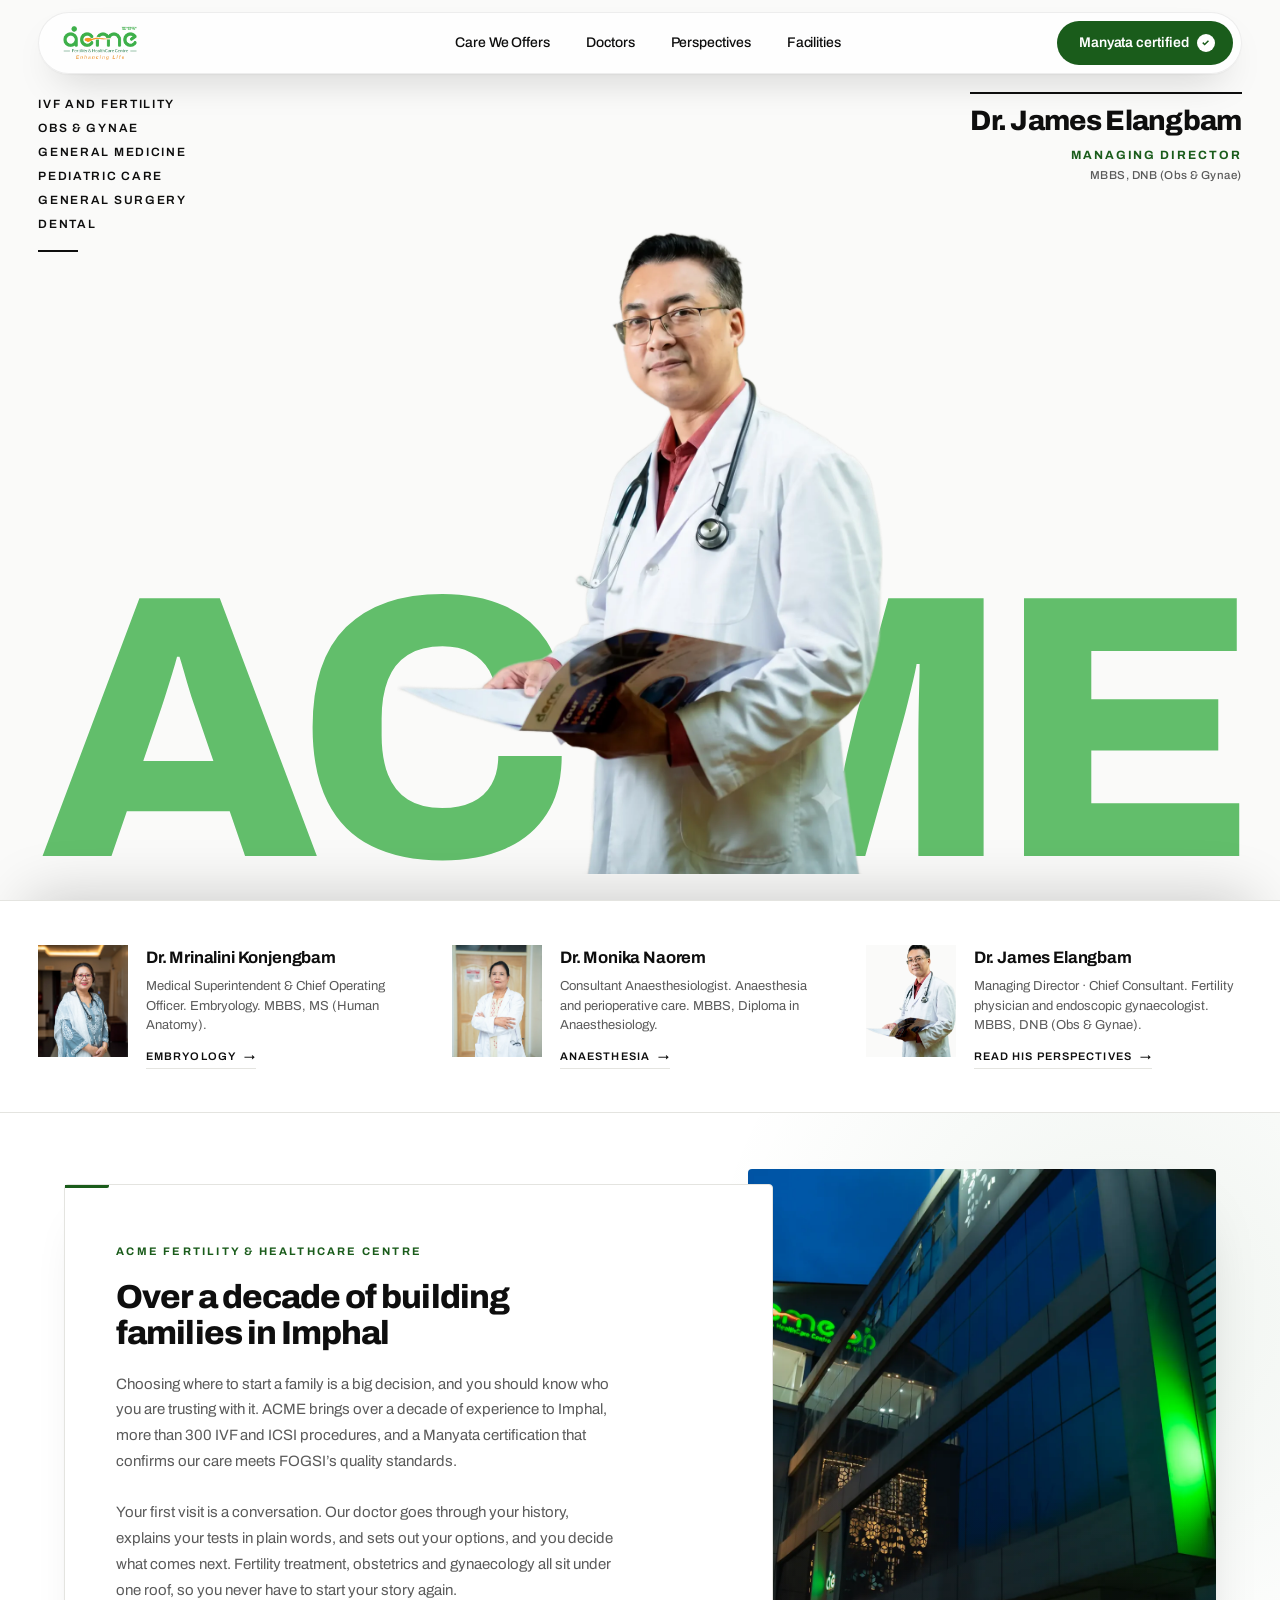
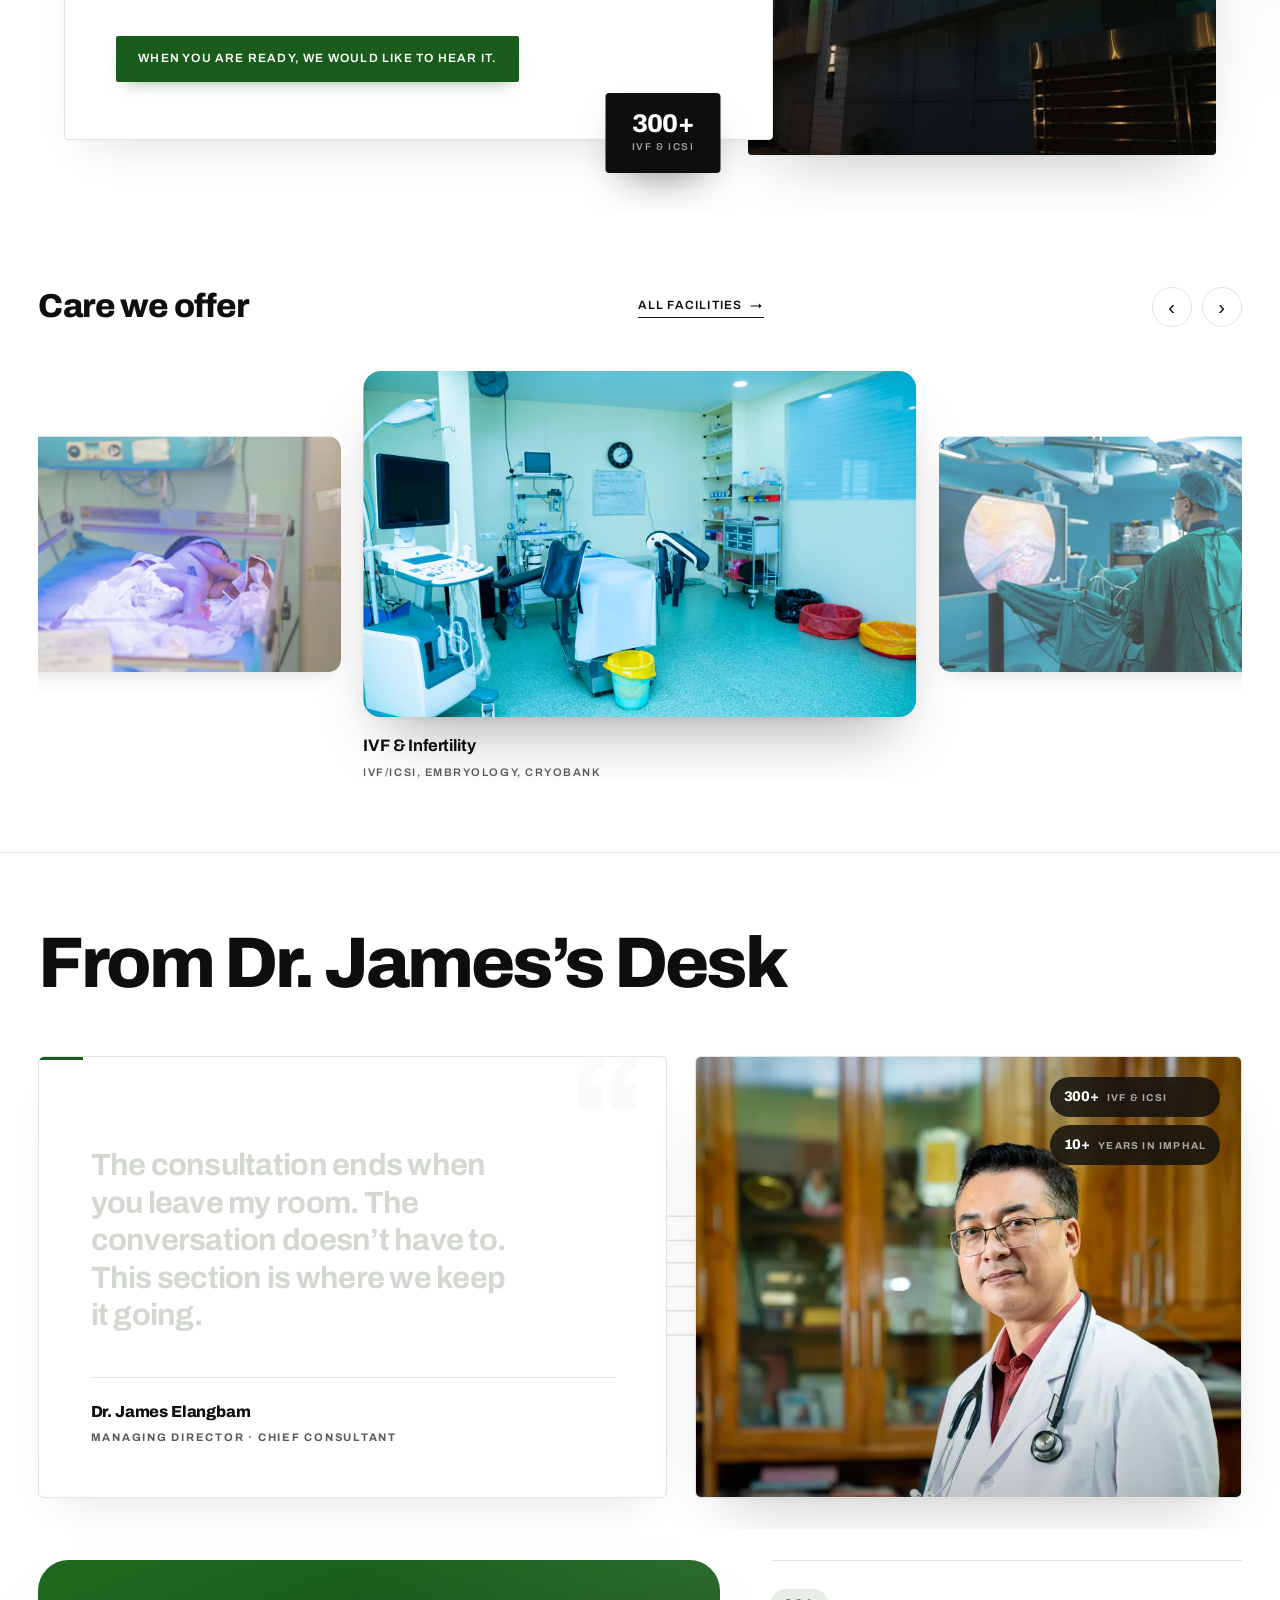
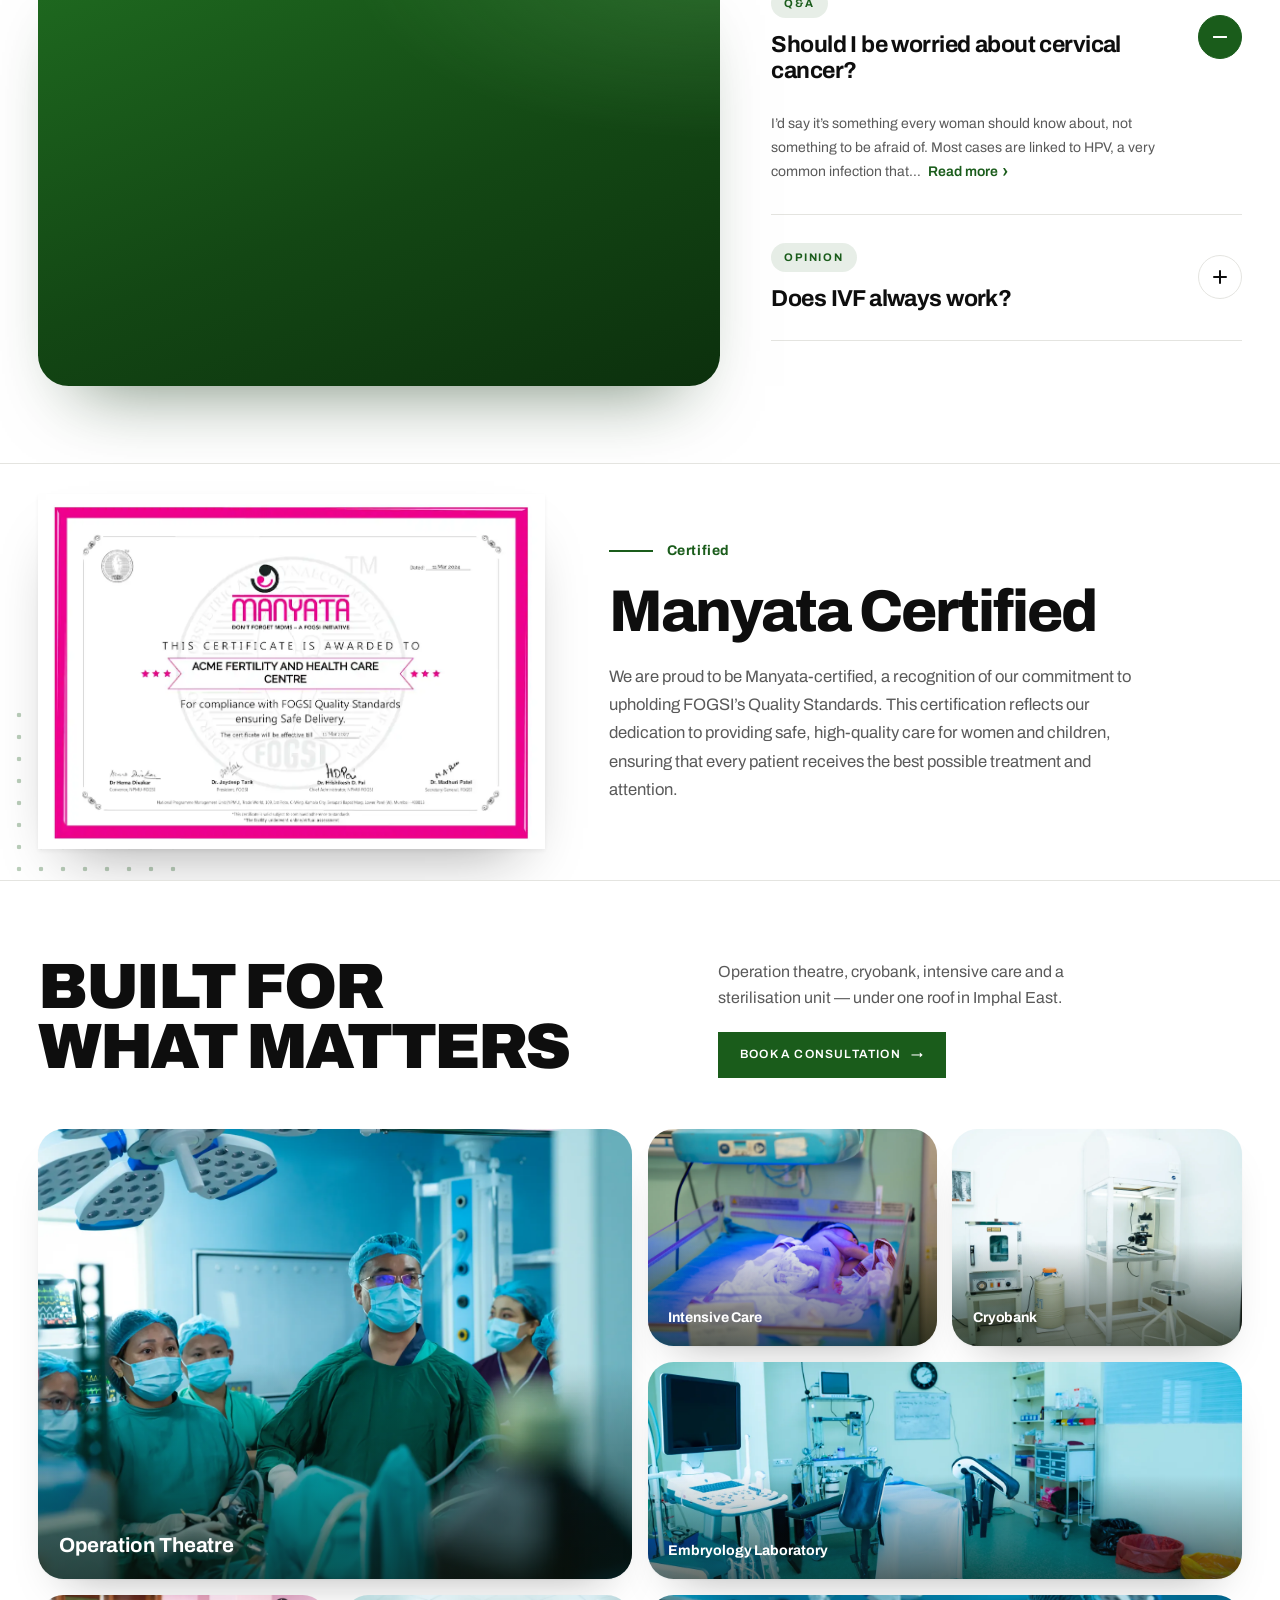
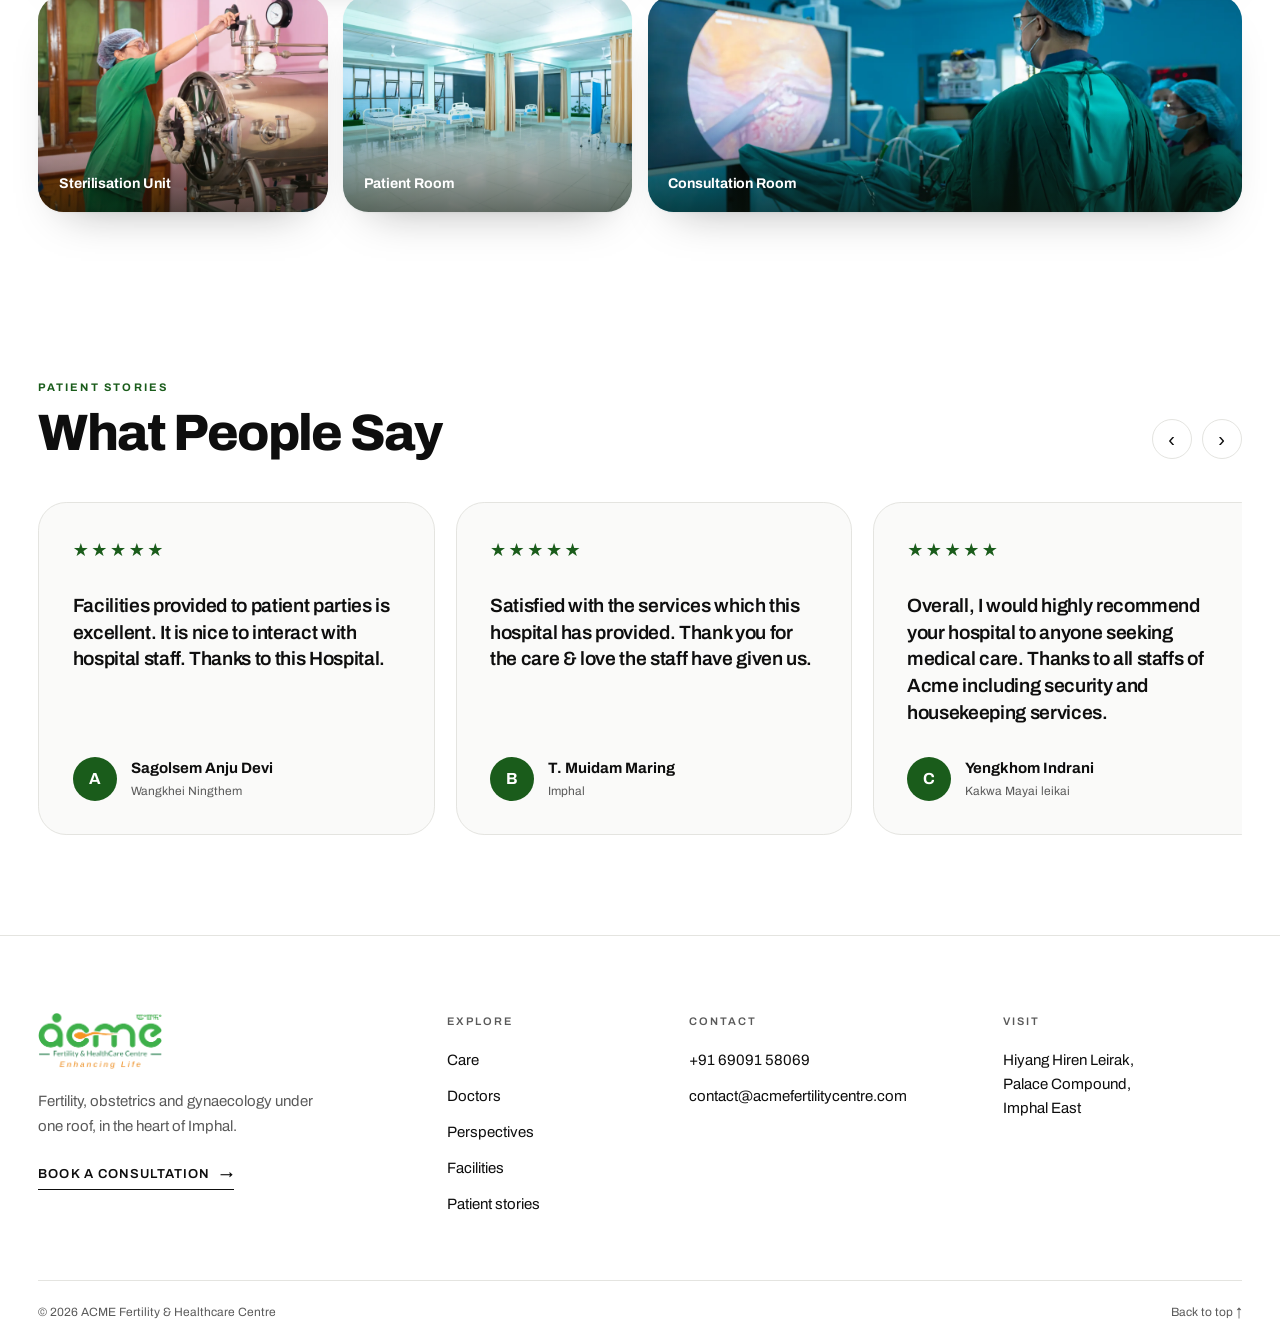
==== index.html @ 04ce8ba7 "Initial commit of ACME portfolio" ====
<!doctype html>
<html lang="en">
  <head>
    <meta charset="utf-8" />
    <meta name="viewport" content="width=device-width, initial-scale=1" />
    <title>ACME — Fertility &amp; Healthcare Centre, Imphal</title>
    <meta
      name="description"
      content="ACME Fertility &amp; Healthcare Centre, Imphal. Led by Dr. James Elangbam. Fertility treatment, endoscopic gynaecological surgery and high-risk pregnancy care."
    />
    <meta name="theme-color" content="#1A5C1B" />

    <link rel="preconnect" href="https://fonts.googleapis.com" />
    <link rel="preconnect" href="https://fonts.gstatic.com" crossorigin />
    <link
      rel="stylesheet"
      href="https://fonts.googleapis.com/css2?family=Archivo:wght@400;500;600;700;800;900&display=swap"
    />
    <link rel="stylesheet" href="css/bold.css" />
  </head>
  <body>
    <a class="skip" href="#hero">Skip to content</a>

    <!-- ───────── NAV ───────── -->
    <header class="nav">
      <div class="nav__in">
        <div class="nav__row">
          <a class="nav__logo" href="index.html">
            <img
              src="assets/Acme-Web-Logo_1.png.webp"
              alt="ACME Fertility &amp; HealthCare Centre"
            />
          </a>

          <nav class="nav__l" aria-label="Primary">
            <a href="#care">Care We Offers</a>
            <a href="#team">Doctors</a>
            <a href="#perspectives">Perspectives</a>
            <a href="#facilities">Facilities</a>
          </nav>

          <div class="nav__r">
            <a class="nav__cta" href="#certified">
              Manyata certified
              <svg
                class="nav__tick"
                width="18"
                height="18"
                viewBox="0 0 24 24"
                fill="none"
                aria-hidden="true"
              >
                <circle cx="12" cy="12" r="12" fill="#fff" />
                <path
                  d="M10.2 15.4 7 12.2l1.4-1.4 1.8 1.8 4.4-4.4 1.4 1.4-5.8 5.8Z"
                  fill="var(--accent)"
                />
              </svg>
            </a>
          </div>
        </div>
      </div>
    </header>

    <main>
      <!-- ───────── HERO: giant wordmark, figure interrupting ───────── -->
      <section class="hero" id="hero">
        <div class="wrap hero__in">
          <p class="hero__eyebrow">
            IVF AND FERTILITY<br />
            OBS & GYNAE<br />
            GENERAL MEDICINE<br />
            PEDIATRIC CARE<br />
            GENERAL SURGERY<br />
            DENTAL<br />
            <span class="hero__rule" aria-hidden="true"></span>
          </p>

          <h1 class="hero__word" aria-label="ACME Hospital">
            <span aria-hidden="true" style="color: #62be6b">AC</span
            ><span class="hero__space" aria-hidden="true">&nbsp;&nbsp;</span
            ><span aria-hidden="true" style="color: #62be6b">ME</span>
          </h1>

          <figure class="hero__fig" data-img="assets/dr-james.webp">
            <span class="ph">[Portrait: Dr. James Elangbam]</span>
          </figure>

          <p class="hero__meta">
            <span class="hero__meta-name">Dr. James Elangbam</span>
            <span class="hero__meta-role">Managing Director</span>
            <span class="hero__meta-qual">MBBS, DNB (Obs &amp; Gynae)</span>
          </p>
        </div>
      </section>

      <!-- ───────── DOCTOR STRIP ───────── -->
      <section class="strip" id="team">
        <div class="wrap strip__in">
          <article class="dr">
            <div class="dr__img" data-img="assets/dr-mrinalini.webp">
              <span class="ph">[Portrait]</span>
            </div>
            <div class="dr__txt">
              <h2>Dr. Mrinalini Konjengbam</h2>
              <p>
                Medical Superintendent &amp; Chief Operating Officer.
                Embryology. MBBS, MS (Human Anatomy).
              </p>
              <span class="lnk lnk--sm"
                >Embryology <i aria-hidden="true">→</i></span
              >
            </div>
          </article>

          <article class="dr">
            <div class="dr__img" data-img="assets/dr-monika.webp">
              <span class="ph">[Portrait]</span>
            </div>
            <div class="dr__txt">
              <h2>Dr. Monika Naorem</h2>
              <p>
                Consultant Anaesthesiologist. Anaesthesia and perioperative
                care. MBBS, Diploma in Anaesthesiology.
              </p>
              <span class="lnk lnk--sm"
                >Anaesthesia <i aria-hidden="true">→</i></span
              >
            </div>
          </article>
          <article class="dr">
            <div class="dr__img" data-img="assets/dr-james.webp">
              <span class="ph">[Portrait]</span>
            </div>
            <div class="dr__txt">
              <h2>Dr. James Elangbam</h2>
              <p>
                Managing Director · Chief Consultant. Fertility physician and
                endoscopic gynaecologist. MBBS, DNB (Obs &amp; Gynae).
              </p>
              <span class="lnk lnk--sm"
                >Read his perspectives <i aria-hidden="true">→</i></span
              >
            </div>
          </article>
        </div>
      </section>

      <!-- ───────── SPLIT STATEMENT ───────── -->
      <section class="split">
        <div class="split__txt">
          <p class="kick">ACME Fertility &amp; Healthcare Centre</p>
          <h2>Over a decade of building families in Imphal</h2>
          <p class="split__p">
            Choosing where to start a family is a big decision, and you should
            know who you are trusting with it. ACME brings over a decade of
            experience to Imphal, more than 300 IVF and ICSI procedures, and a
            Manyata certification that confirms our care meets FOGSI’s quality
            standards.
            <br /><br />
            Your first visit is a conversation. Our doctor goes through your
            history, explains your tests in plain words, and sets out your
            options, and you decide what comes next. Fertility treatment,
            obstetrics and gynaecology all sit under one roof, so you never have
            to start your story again.
          </p>
          <a class="btn btn--dark" href="#care"
            >When you are ready, we would like to hear it.</a
          >
        </div>

        <div class="split__img" data-img="assets/header.webp">
          <span class="ph">[Photograph]</span>
        </div>

        <div class="split__badge" aria-hidden="true">
          <strong>300+</strong>
          <span>IVF &amp; ICSI</span>
        </div>
      </section>

      <!-- ───────── ASSURANCE BAR ───────── -->
      <!-- <section class="assure">
  <div class="wrap assure__in">
    <div><strong>Manyata certified</strong><span>FOGSI quality standards</span></div>
    <div><strong>300+ IVF / ICSI</strong><span>Procedures conducted</span></div>
    <div><strong>1,196 keyhole</strong><span>Of 1,414 gynae surgeries</span></div>
    <div><strong>In-house embryology</strong><span>Laboratory &amp; cryobank</span></div>
  </div>
</section> -->

      <!-- ───────── CARE GRID ───────── -->
      <section class="care" id="care">
        <div class="wrap">
          <div class="care__hd">
            <h2>Care we offer</h2>
            <a class="lnk" href="#facilities"
              >All facilities <i aria-hidden="true">→</i></a
            >
          </div>
          <div class="care__grid">
            <article class="cd">
              <div class="cd__img" data-img="assets/facility-ivf.webp">
                <span class="ph">[Photograph]</span>
              </div>
              <h3>IVF &amp; Infertility</h3>
              <p>IVF/ICSI, embryology, cryobank</p>
            </article>
            <article class="cd">
              <div class="cd__img" data-img="assets/care-surgery.webp">
                <span class="ph">[Photograph]</span>
              </div>
              <h3>Keyhole Gynae Surgery</h3>
              <p>Minimally invasive endoscopy</p>
            </article>
            <article class="cd">
              <div class="cd__img" data-img="assets/care-maternity.webp">
                <span class="ph">[Photograph]</span>
              </div>
              <h3>High-Risk Pregnancy</h3>
              <p>Specialist obstetric monitoring</p>
            </article>
            <article class="cd">
              <div class="cd__img" data-img="assets/facility-icu.webp">
                <span class="ph">[Photograph]</span>
              </div>
              <h3>Intensive Care</h3>
              <p>Round-the-clock monitoring</p>
            </article>
          </div>
        </div>
      </section>

      <!-- ───────── DR. JAMES'S PERSPECTIVE — editorial issue ───────── -->
      <section class="persp" id="perspectives">
        <div class="wrap">
          <h2 class="persp__hd reveal">From Dr.&nbsp;James&rsquo;s Desk</h2>

          <div class="persp__grid">
            <article class="persp__q reveal">
              <blockquote class="persp__quote" data-scrub>
                The consultation ends when you leave my room. The conversation
                doesn&rsquo;t have to. This section is where we keep it going.
              </blockquote>
              <div class="persp__foot">
                <p class="persp__sig">
                  <strong>Dr. James Elangbam</strong>
                  <span>Managing Director &middot; Chief Consultant</span>
                </p>
                <!-- <a class="persp__link" href="#perspectives">Read his perspectives <i aria-hidden="true">&#8594;</i></a> -->
              </div>
            </article>

            <figure class="persp__p reveal">
              <div
                class="persp__cut"
                data-img="assets/dr-james-old.webp"
                role="img"
                aria-label="Dr. James Elangbam in his office"
              ></div>
              <ul class="persp__stats" aria-label="Key figures">
                <li><strong>300+</strong><span>IVF &amp; ICSI</span></li>
                <li><strong>10+</strong><span>Years in Imphal</span></li>
              </ul>
            </figure>
          </div>
        </div>
      </section>

      <!-- ───────── Q&A / OPINION (FAQ style) ───────── -->
      <section class="faq" id="opinions">
        <div class="wrap faq__in">
          <figure class="vid reveal">
            <div class="vid__frame" id="vidFrame">
              <iframe
                src="https://www.youtube.com/embed/VIDEO_ID"
                title="Dr. James answers"
                allowfullscreen
                loading="lazy"
              ></iframe>
            </div>
            <!-- <figcaption class="vid__cap">
    <strong>Dr. James Elangbam</strong>
    <span>Answers your questions in his own words</span>
  </figcaption> -->
          </figure>
          <div class="faq__list reveal">
            <div class="fq is-open">
              <button
                class="fq__q"
                type="button"
                id="fqb1"
                aria-expanded="true"
                aria-controls="fqa1"
              >
                <span class="fq__head">
                  <span class="fq__tag">Q&amp;A</span>
                  <span class="fq__title"
                    >Should I be worried about cervical cancer?</span
                  >
                </span>
                <span class="fq__ico" aria-hidden="true"></span>
              </button>
              <div class="fq__a" id="fqa1" role="region" aria-labelledby="fqb1">
                <div class="fq__a-in">
                  <p>
                    I’d say it’s something every woman should know about, not
                    something to be afraid of. Most cases are linked to HPV, a
                    very common infection that…
                    <a class="fq__more" href="#"
                      >Read more <i aria-hidden="true">›</i></a
                    >
                  </p>
                </div>
              </div>
            </div>

            <div class="fq">
              <button
                class="fq__q"
                type="button"
                id="fqb2"
                aria-expanded="false"
                aria-controls="fqa2"
              >
                <span class="fq__head">
                  <span class="fq__tag">Opinion</span>
                  <span class="fq__title">Does IVF always work?</span>
                </span>
                <span class="fq__ico" aria-hidden="true"></span>
              </button>
              <div class="fq__a" id="fqa2" role="region" aria-labelledby="fqb2">
                <div class="fq__a-in">
                  <p>
                    No, and I’d be doing you a disservice if I said otherwise.
                    IVF helps a great number of couples, but it isn’t a
                    guarantee, and what decides how it goes is…
                    <a class="fq__more" href="#"
                      >Read more <i aria-hidden="true">›</i></a
                    >
                  </p>
                </div>
              </div>
            </div>
          </div>
        </div>
      </section>

      <!-- ───────── MANYATA CERTIFIED ───────── -->
      <section class="cert" id="certified">
        <div class="wrap cert__in">
          <div class="cert__media reveal">
            <div
              class="cert__plate"
              data-img="assets/manyata-certificate.webp"
              role="img"
              aria-label="Manyata certificate awarded to ACME Fertility and Health Care Centre"
            >
              <span class="ph">[Manyata certificate]</span>
            </div>
          </div>
          <div class="cert__txt reveal">
            <p class="kick cert__kick">Certified</p>
            <h2>Manyata Certified</h2>
            <p>
              We are proud to be Manyata-certified, a recognition of our
              commitment to upholding FOGSI’s Quality Standards. This
              certification reflects our dedication to providing safe,
              high-quality care for women and children, ensuring that every
              patient receives the best possible treatment and attention.
            </p>
          </div>
        </div>
      </section>

      <!-- ───────── FACILITIES ───────── -->
      <section class="fac" id="facilities">
        <div class="wrap">
          <div class="fac__hd">
            <h2 class="reveal">BUILT FOR<br />WHAT MATTERS</h2>
            <div class="fac__hd-r reveal">
              <p>
                Operation theatre, cryobank, intensive care and a sterilisation
                unit — under one roof in Imphal East.
              </p>
              <a
                class="btn"
                href="mailto:contact@acmefertilitycentre.com?subject=Appointment%20request"
                >Book a consultation <i aria-hidden="true">→</i></a
              >
            </div>
          </div>

          <div class="fac__grid">
            <figure
              class="fx fx--big reveal"
              data-img="assets/facility-ot.webp"
            >
              <span class="ph">[Operation theatre]</span>
              <figcaption>Operation Theatre</figcaption>
            </figure>
            <figure
              class="fx reveal"
              style="--reveal-delay: 60ms"
              data-img="assets/facility-icu.webp"
            >
              <span class="ph">[Intensive care]</span>
              <figcaption>Intensive Care</figcaption>
            </figure>
            <figure
              class="fx reveal"
              style="--reveal-delay: 120ms"
              data-img="assets/facility-cryobank.webp"
            >
              <span class="ph">[Cryobank]</span>
              <figcaption>Cryobank</figcaption>
            </figure>
            <figure
              class="fx fx--wide reveal"
              style="--reveal-delay: 60ms"
              data-img="assets/facility-ivf.webp"
            >
              <span class="ph">[Embryology laboratory]</span>
              <figcaption>Embryology Laboratory</figcaption>
            </figure>
            <figure class="fx reveal" data-img="assets/sterilisation.webp">
              <span class="ph">[Sterilisation unit]</span>
              <figcaption>Sterilisation Unit</figcaption>
            </figure>
            <figure
              class="fx reveal"
              style="--reveal-delay: 60ms"
              data-img="assets/care-maternity.webp"
            >
              <span class="ph">[Patient room]</span>
              <figcaption>Patient Room</figcaption>
            </figure>
            <figure
              class="fx fx--wide reveal"
              style="--reveal-delay: 120ms"
              data-img="assets/care-surgery.webp"
            >
              <span class="ph">[Consultation room]</span>
              <figcaption>Consultation Room</figcaption>
            </figure>
          </div>
        </div>
      </section>

      <!-- ───────── TESTIMONIALS ───────── -->
      <section class="tst" id="stories">
        <div class="wrap">
          <div class="tst__hd">
            <div>
              <p class="kick">Patient stories</p>
              <h2>What People Say</h2>
            </div>
            <div class="care__nav">
              <button
                type="button"
                class="care__btn tst__btn"
                data-dir="-1"
                aria-label="Previous story"
              >
                &#8249;
              </button>
              <button
                type="button"
                class="care__btn tst__btn"
                data-dir="1"
                aria-label="Next story"
              >
                &#8250;
              </button>
            </div>
          </div>

          <div class="tst__track">
            <!-- PLACEHOLDERS: replace with real, consented patient reviews -->
            <article class="tc">
              <p class="tc__stars" aria-label="5 out of 5">★★★★★</p>
              <blockquote>
                Facilities provided to patient parties is excellent. It is nice
                to interact with hospital staff. Thanks to this Hospital.
              </blockquote>
              <footer>
                <span class="tc__av" aria-hidden="true">A</span>
                <span
                  ><strong>Sagolsem Anju Devi</strong
                  ><em>Wangkhei Ningthem</em></span
                >
              </footer>
            </article>

            <article class="tc">
              <p class="tc__stars" aria-label="5 out of 5">★★★★★</p>
              <blockquote>
                Satisfied with the services which this hospital has provided.
                Thank you for the care & love the staff have given us.
              </blockquote>
              <footer>
                <span class="tc__av" aria-hidden="true">B</span>
                <span><strong>T. Muidam Maring</strong><em>Imphal</em></span>
              </footer>
            </article>

            <article class="tc">
              <p class="tc__stars" aria-label="5 out of 5">★★★★★</p>
              <blockquote>
                Overall, I would highly recommend your hospital to anyone
                seeking medical care. Thanks to all staffs of Acme including
                security and housekeeping services.
              </blockquote>
              <footer>
                <span class="tc__av" aria-hidden="true">C</span>
                <span
                  ><strong>Yengkhom Indrani</strong
                  ><em>Kakwa Mayai leikai</em></span
                >
              </footer>
            </article>

            <article class="tc">
              <p class="tc__stars" aria-label="5 out of 5">★★★★★</p>
              <blockquote>
                "Excellent Services" The Hospital services have made us very
                pleased and satisfied. Our Heartfelt thanks to Dr. James and his
                entire team for their humanity services.
              </blockquote>
              <footer>
                <span class="tc__av" aria-hidden="true">D</span>
                <span
                  ><strong>Kangjam Tilotama</strong><em>Naoremthong</em></span
                >
              </footer>
            </article>
          </div>
        </div>
      </section>
    </main>

    <footer class="ft">
      <div class="wrap">
        <div class="ft__top">
          <div class="ft__brand">
            <img
              class="ft__logo"
              src="assets/Acme-Web-Logo_1.png.webp"
              alt="ACME Fertility &amp; HealthCare Centre — Enhancing Life"
            />
            <p>
              Fertility, obstetrics and gynaecology under one roof, in the heart
              of Imphal.
            </p>
            <a
              class="ft__book"
              href="mailto:contact@acmefertilitycentre.com?subject=Appointment%20request"
            >
              Book a consultation <i aria-hidden="true">→</i>
            </a>
          </div>

          <nav class="ft__col" aria-label="Footer">
            <h3>Explore</h3>
            <a href="#care">Care</a>
            <a href="#team">Doctors</a>
            <a href="#perspectives">Perspectives</a>
            <a href="#facilities">Facilities</a>
            <a href="#stories">Patient stories</a>
          </nav>

          <div class="ft__col">
            <h3>Contact</h3>
            <a href="tel:+916909158069">+91 69091 58069</a>
            <a href="mailto:contact@acmefertilitycentre.com"
              >contact@acmefertilitycentre.com</a
            >
          </div>

          <address class="ft__col">
            <h3>Visit</h3>
            <span
              >Hiyang Hiren Leirak,<br />Palace Compound,<br />Imphal East</span
            >
          </address>
        </div>

        <div class="ft__bar">
          <span
            >© <span id="year">2026</span> ACME Fertility &amp; Healthcare
            Centre</span
          >

          <a class="ft__up" href="#hero"
            >Back to top <i aria-hidden="true">↑</i></a
          >
        </div>
      </div>

      <!-- <div class="ft__mark" aria-hidden="true">ACME</div> -->
    </footer>

    <script src="js/main.js"></script>
    <script src="js/hero-scroll.js"></script>
    <script>
      /* Fit the hero wordmark to the measure, whatever its text.
   CSS cannot measure a string, so one fixed font-size only ever suits one
   word length — a 4-letter word left a gap, a 13-character one overflowed
   the wrap by 736px.

   This converges in a short loop rather than trusting a single pass. A
   one-shot fit kept landing on the fallback font's (narrower) metrics and
   overshooting into the cap: webfont metrics differ, and document.fonts.ready
   can resolve before the face is actually applied. Re-measuring after each
   change makes the result independent of when the font arrives. */
      (function () {
        var word = document.querySelector(".hero__word");
        if (!word || !word.parentElement) return;
        var MIN = 56,
          MAX = 420,
          busy = false;

        function textWidth() {
          var rg = document.createRange();
          rg.selectNodeContents(word);
          var rects = rg.getClientRects();
          if (!rects.length) return 0;
          var l = Infinity,
            r = -Infinity;
          for (var i = 0; i < rects.length; i++) {
            l = Math.min(l, rects[i].left);
            r = Math.max(r, rects[i].right);
          }
          return r - l;
        }

        function fit() {
          if (busy) return; // our own change re-enters via RO
          if (window.innerWidth <= 720) {
            word.style.fontSize = "";
            return;
          }
          busy = true;
          // The word element itself, not its parent: the parent carries the wrap
          // padding, which overstated the measure by 88px and let the text spill.
          // The word is a grid item sized by the grid, so measuring it is stable.
          var avail = word.getBoundingClientRect().width;
          if (avail > 0) {
            var size = parseFloat(getComputedStyle(word).fontSize) || 200;
            for (var pass = 0; pass < 5; pass++) {
              var w = textWidth();
              if (!w) break;
              var next = Math.max(
                MIN,
                Math.min(MAX, Math.floor((size * avail) / w)),
              );
              if (next === size) break;
              size = next;
              word.style.fontSize = size + "px";
            }
          }
          busy = false;
        }

        fit();
        if (window.ResizeObserver)
          new ResizeObserver(fit).observe(word.parentElement);
        else addEventListener("resize", fit);
        if (document.fonts) {
          if (document.fonts.load)
            document.fonts
              .load("800 1em Archivo")
              .then(fit)
              .catch(function () {});
          if (document.fonts.ready) document.fonts.ready.then(fit);
        }
        addEventListener("load", fit);
      })();
    </script>
  </body>
</html>
---- css/bold.css ----
/* ═══════════════════════════════════════════════════════════
   ACME — Portfolio, oversized-wordmark direction (index4.html)

   Modelled on the Storevaldo reference the client shared: a giant
   wordmark running the width of the hero with the subject standing
   in front of it, interrupting the letters.

   Softened from the reference for a medical brand: no black utility bar,
   near-white grounds throughout, the wordmark set as a pale tint rather
   than solid black, and the portraits left in full colour. The reference
   is a fashion label; a clinic needs the same structure with far less
   weight.

   Standalone — does not load styles.css. Re-declares the contracts
   js/main.js depends on: .reveal/.is-in, [data-img]/.has-img.
   ═══════════════════════════════════════════════════════════ */

:root{
  --ink:#0E0E0E;
  --ink-2:#5A5A5A;          /* 7.1:1 on #FAFAF9 */
  --paper:#FFFFFF;
  --stone:#FAFAF9;          /* hero ground — near-white */
  --rule:#E4E4E0;
  --tint:#D9DED7;           /* the giant wordmark — a quiet green-grey, not black */
  --accent:#1A5C1B;         /* brand green — the single accent */
  --accent-600:#134714;

  --f:'Archivo',system-ui,-apple-system,'Helvetica Neue',Arial,sans-serif;
  --wrap:1560px;
  --pad:clamp(16px,3vw,44px);
}

*,*::before,*::after{box-sizing:border-box}
html{scroll-behavior:smooth;-webkit-text-size-adjust:100%}
body{
  margin:0;background:var(--paper);color:var(--ink);
  font:400 16px/1.55 var(--f);
  -webkit-font-smoothing:antialiased;overflow-x:clip;
}
img{display:block;max-width:100%}
h1,h2,h3,p,figure,address{margin:0}
nav a,a{color:inherit;text-decoration:none}
address{font-style:normal}
:focus-visible{outline:2px solid var(--accent);outline-offset:3px}

.skip{position:absolute;left:-9999px;top:0;z-index:99;background:var(--ink);color:#fff;padding:12px 20px}
.skip:focus{left:0}

.wrap{max-width:var(--wrap);margin:0 auto;padding-inline:var(--pad);width:100%}
.ph{font-size:11px;letter-spacing:.1em;text-transform:uppercase;color:var(--ink-2)}
.has-img .ph{display:none}

/* shared micro-label */
.kick,.nav__note,.hero__eyebrow,.assure span,.cd p{
  letter-spacing:.14em;text-transform:uppercase;
}

/* ───────── NAV — floating glass pill ───────── */
/* ───────── NAV — circle that expands into a pill ───────── */
.nav{
  position:fixed;top:12px;left:0;right:0;z-index:50;
  padding-inline:var(--pad);
  pointer-events:none;
  container-type:inline-size;                 /* lets the pill measure its own width (cqw) */
  transform:translateY(calc(-100% - 24px));
  transition:transform .6s cubic-bezier(.22,.61,.36,1);
}
.nav.is-stuck{transform:none}

.nav__in{
  --h:62px;                                   /* circle diameter = pill height */
  --full:min(1240px,100cqw);                  /* pill width when open */
  pointer-events:auto;position:relative;
  display:flex;justify-content:center;align-items:center;
  margin:0 auto;height:var(--h);width:var(--h);
  overflow:hidden;
  background:rgba(255,255,255,.78);
  -webkit-backdrop-filter:saturate(180%) blur(20px);
  backdrop-filter:saturate(180%) blur(20px);
  border:1px solid rgba(14,14,14,.07);
  border-radius:999px;
  box-shadow:0 1px 2px rgba(0,0,0,.04),0 18px 40px -20px rgba(14,14,14,.28);
  transition:width .9s cubic-bezier(.77,0,.18,1);
}
.nav.is-stuck .nav__in{width:var(--full);transition-delay:.45s}

/* green dot shown while it is still a circle */
.nav__in::after{
  content:'';position:absolute;left:50%;top:50%;
  width:10px;height:10px;margin:-5px 0 0 -5px;border-radius:50%;
  background:var(--accent);box-shadow:0 0 0 5px rgba(26,92,27,.16);
  pointer-events:none;
  transition:opacity .3s linear,transform .3s cubic-bezier(.22,.61,.36,1);
}
.nav.is-stuck .nav__in::after{opacity:0;transform:scale(.3);transition-delay:.45s}

/* the real bar: fixed width, centred, revealed as the circle grows */
.nav__row{
  flex:none;width:calc(var(--full) - 2px);height:100%;
  display:grid;grid-template-columns:1fr auto 1fr;align-items:center;gap:16px;
  padding:0 8px 0 24px;
}

/* logo, links and button fade up one after another */
.nav__logo,.nav__l,.nav__r{
  opacity:0;transform:translateY(6px);
  transition:opacity .3s linear,transform .5s cubic-bezier(.22,.61,.36,1);
}
.nav.is-stuck .nav__logo{opacity:1;transform:none;transition-delay:.85s}
.nav.is-stuck .nav__l   {opacity:1;transform:none;transition-delay:.95s}
.nav.is-stuck .nav__r   {opacity:1;transform:none;transition-delay:1.05s}

.nav__logo{justify-self:start;display:flex;align-items:center}
.nav__logo img{height:clamp(30px,2.6vw,40px);width:auto}

.nav__l{display:flex;justify-content:center;gap:4px}
.nav__l a{
  padding:9px 16px;border-radius:999px;
  font-size:14px;font-weight:500;letter-spacing:-.005em;color:var(--ink);
  transition:background-color .18s linear,color .18s linear;
}
.nav__l a:hover{background:rgba(26,92,27,.09);color:var(--accent)}

.nav__r{justify-self:end;display:flex;align-items:center;gap:clamp(12px,1.4vw,20px)}
.nav__cta{
  display:inline-flex;align-items:center;gap:8px;
  min-height:44px;padding:0 18px 0 22px;border-radius:999px;
  background:var(--accent);color:#fff;
  font-size:14px;font-weight:600;letter-spacing:-.005em;white-space:nowrap;
}
.nav__tick{flex:none}

/* phones / tablets: no circle, the pill fades and scales in instead
   (two rows of content can't morph from a circle cleanly) */
@media (max-width:900px){
  .nav__in{
    width:var(--full);height:auto;border-radius:28px;
    opacity:0;transform:scale(.92);
    transition:opacity .5s linear,transform .6s cubic-bezier(.22,.61,.36,1);
  }
  .nav.is-stuck .nav__in{opacity:1;transform:none;transition-delay:.1s}
  .nav__in::after{display:none}
  .nav__row{
    width:100%;height:auto;
    grid-template-columns:1fr auto;
    grid-template-areas:"logo cta" "links links";
    row-gap:6px;padding:8px 8px 8px 18px;
  }
  .nav__logo,.nav.is-stuck .nav__logo{grid-area:logo;opacity:1;transform:none;transition-delay:0s}
  .nav__r,.nav.is-stuck .nav__r{grid-area:cta;opacity:1;transform:none;transition-delay:0s}
  .nav__l,.nav.is-stuck .nav__l{
    grid-area:links;justify-content:space-between;
    opacity:1;transform:none;transition-delay:0s;
    overflow-x:auto;scrollbar-width:none;
    border-top:1px solid rgba(14,14,14,.07);padding-top:6px;margin-right:10px;
  }
  .nav__l::-webkit-scrollbar{display:none}
  .nav__l a{padding:8px 12px;font-size:13px;white-space:nowrap}
}
@media (max-width:420px){
  .nav__cta{padding:0 14px 0 16px;font-size:13px}
}
@media (prefers-reduced-motion:reduce){
  .nav,.nav__in,.nav__in::after,.nav__logo,.nav__l,.nav__r{
    transition-duration:.001ms!important;transition-delay:0s!important;
  }
}
/* ═══════════ HERO ═══════════
   Grid holds the giant word, the figure and the corner labels in one
   stacking context. The figure sits in the centre column and in front
   of the word, so the letters are interrupted rather than overlapped. */
.hero{background:var(--stone);overflow:hidden}
.hero__in{
  position:relative;
  display:grid;
  grid-template-columns:1fr minmax(0,clamp(300px,38vw,640px)) 1fr;
  grid-template-rows:auto 1fr auto;
  /* 100vh minus the sticky nav, so the hero lands on the fold rather than
     just past it — a vh percentage ignores the nav and overshoots. */
  min-height:clamp(600px,100vh,1020px);
  /* Small top padding: the figure is contained and height-limited, so every
     pixel here is a pixel off Dr. James. */
  padding:calc(72px + clamp(12px,1.6vw,24px)) var(--pad) clamp(14px,2vw,30px);
  align-items:end;
}

.hero__eyebrow{
  grid-column:1;grid-row:1;align-self:start;
  font-size:clamp(10px,1vw,12px);font-weight:600;line-height:2;color:var(--ink);
  z-index:3;
}
.hero__rule{display:block;width:40px;height:2px;background:var(--ink);margin-top:14px}

/* The wordmark spans all three columns and sits BEHIND the figure.
   One continuous centred word — the figure covers its middle, so the letters
   read as running behind him. Sized by vw so the whole string spans the
   measure whatever its length: the text costs about 7.8px of width per 1px of
   font size, so ~9.4vw keeps a 12-character string inside the wrap. */
.hero__word{
  grid-column:1/-1;grid-row:2/4;align-self:end;
  display:flex;justify-content:center;align-items:baseline;
  gap:0;
  margin:0;z-index:1;pointer-events:none;
  white-space:nowrap;flex-wrap:nowrap;
  font-size:clamp(64px,19vw,300px);
  font-weight:800;line-height:.76;letter-spacing:-.045em;
  color:var(--tint);
}
.hero__word span{display:inline-block;white-space:nowrap}

/* Figure: centre column, in front of the wordmark.
   dr-james.webp is a background-removed cut-out, cropped tight to his alpha
   bounding box — the supplied file carried 519px of transparent padding above
   his head (20.5% of the canvas), which 'contain' faithfully rendered as empty
   space. Keep any replacement cropped tight or that gap comes back. So:
     - the box stretches the full height of the hero, starting at the top
       of row 1, which puts his head just under the nav;
     - background-size is CONTAIN, not cover — cover cropped him;
     - position is bottom, so he stands on the hero's baseline at any height;
     - no background colour, so the ground shows through the alpha and the
       letters are interrupted by his silhouette rather than by a rectangle. */
.hero__fig{
  grid-column:2;grid-row:1/4;
  z-index:2;align-self:stretch;
  width:100%;
  background:transparent center bottom/contain no-repeat;
  display:grid;place-items:center;
}

/* The subject's name — the second-loudest thing in the hero after the
   wordmark, so it carries the page. Right-aligned against a hairline, with
   the name large, the role in the accent and the credentials quiet beneath. */
.hero__meta{
  grid-column:3;grid-row:1;align-self:start;justify-self:end;
  text-align:right;z-index:3;
  display:flex;flex-direction:column;align-items:flex-end;gap:2px;
  padding-top:clamp(6px,1vw,14px);
  border-top:2px solid var(--ink);
}
.hero__meta-name{
  font-size:clamp(20px,2.2vw,38px);
  font-weight:800;line-height:1.02;letter-spacing:-.025em;
  text-transform:none;
}
.hero__meta-role{
  margin-top:8px;
  font-size:clamp(10px,0.95vw,12px);font-weight:700;
  letter-spacing:.16em;text-transform:uppercase;
  color:var(--accent);
}
.hero__meta-qual{
  font-size:clamp(10px,0.9vw,12px);font-weight:500;
  letter-spacing:.04em;color:var(--ink-2);
}


/* ───────── BUTTONS / LINKS ───────── */
.btn{
  display:inline-flex;align-items:center;gap:10px;
  min-height:46px;padding:0 22px;
  background:var(--accent);color:#fff;
  font-size:12px;font-weight:600;letter-spacing:.1em;text-transform:uppercase;
  transition:background-color 140ms linear;
}
.btn:hover{background:var(--accent-600)}
.btn--dark,.btn--light{background:var(--accent);color:#fff}
.btn--dark:hover,.btn--light:hover{background:var(--accent-600);color:#fff}
.lnk{
  display:inline-flex;align-items:center;gap:8px;
  font-size:12px;font-weight:600;letter-spacing:.1em;text-transform:uppercase;
  border-bottom:1px solid var(--ink);padding-bottom:3px;
}
.lnk:hover{color:var(--accent);border-bottom-color:var(--accent)}
.lnk--sm{font-size:11px;border-bottom-color:var(--rule)}

/* ───────── DOCTOR STRIP ───────── */
.strip{background:var(--paper);border-block:1px solid var(--rule)}
.strip__in{
  display:grid;gap:clamp(20px,3vw,48px);
  grid-template-columns:repeat(auto-fit,minmax(260px,1fr));
  padding-block:clamp(26px,3.4vw,44px);
}
.dr{display:flex;gap:18px;align-items:flex-start}
.dr__img{
  flex:none;width:clamp(76px,7vw,104px);aspect-ratio:4/5;
  background:var(--stone) center 15%/cover no-repeat;
  display:grid;place-items:center;
}

.dr__txt h2{font-size:clamp(15px,1.3vw,18px);font-weight:700;letter-spacing:-.01em}
.dr__txt p{margin-top:7px;font-size:13px;line-height:1.5;color:var(--ink-2)}
.dr__txt .lnk{margin-top:12px;border-bottom-color:var(--rule)}
.dr__txt .lnk:hover{color:var(--accent);border-bottom-color:var(--accent)}

/* ───────── SPLIT STATEMENT — modern editorial card ───────── */
.split {
  position: relative;
  display: grid;
  grid-template-columns: 1.35fr 1fr;
  align-items: center;
  gap: clamp(24px, 4vw, 72px);
  padding: clamp(56px, 8vw, 12px) clamp(20px, 5vw, 80px);
  background: var(--paper);
  overflow: hidden;
}

/* Soft ambient shape behind the composition */
.split::before {
  content: '';
  position: absolute;
  top: -20%;
  right: -10%;
  width: 55%;
  height: 120%;
  background: radial-gradient(
    circle at 60% 40%,
    rgba(26, 92, 27, 0.07),
    transparent 65%
  );
  pointer-events: none;
  z-index: 0;
}

/* ── Text card ── */
.split__txt {
  position: relative;
  z-index: 2;
  background: var(--paper);
  border: 1px solid var(--rule);
  border-radius: 4px;
  padding: clamp(36px, 4.5vw, 72px) clamp(28px, 4vw, 68px);
  display: flex;
  flex-direction: column;
  gap: 20px;
  box-shadow:
    0 1px 2px rgba(0, 0, 0, 0.02),
    0 24px 48px -24px rgba(14, 14, 14, 0.14);
  /* Pull the card up so it overlaps the image on large screens */
  margin-right: clamp(-90px, -6vw, -40px);
}

/* Accent corner tick on the card */
.split__txt::before {
  content: '';
  position: absolute;
  top: 0;
  left: 0;
  width: 44px;
  height: 3px;
  background: var(--accent);
  border-radius: 0 0 2px 0;
}

.kick {
  font-size: 11px;
  font-weight: 700;
  letter-spacing: .2em;
  text-transform: uppercase;
  color: var(--accent);
}

.split__txt h2 {
  font-size: clamp(24px, 2.6vw, 38px);
  font-weight: 800;
  line-height: 1.08;
  letter-spacing: -.028em;
  color: var(--ink);
  max-width: 20ch;
}

.split__p {
  font-size: clamp(15px, 1.05vw, 16.5px);
  line-height: 1.72;
  color: var(--ink-2);
  max-width: 56ch;
  margin: 0;
}

.split__txt .btn {
  margin-top: 12px;
  align-self: flex-start;
  border-radius: 2px;
  box-shadow: 0 8px 18px -10px rgba(26, 92, 27, 0.55);
}

/* ── Image ── */
.split__img {
  position: relative;
  z-index: 1;
  aspect-ratio: 4 / 5;
  min-height: 0;
  border-radius: 4px;
  background: var(--rule) center/cover no-repeat;
  display: grid;
  place-items: center;
  overflow: hidden;
  box-shadow:
    0 1px 2px rgba(0, 0, 0, 0.03),
    0 30px 60px -30px rgba(14, 14, 14, 0.28);
}

/* Subtle gradient wash at the bottom of the image for depth */
.split__img::after {
  content: '';
  position: absolute;
  inset: 0;
  background: linear-gradient(
    to top,
    rgba(14, 14, 14, 0.28) 0%,
    transparent 45%
  );
  pointer-events: none;
}

.split__img .ph {
  position: relative;
  z-index: 1;
  color: rgba(255, 255, 255, 0.75);
  font-size: 11px;
  letter-spacing: .14em;
  text-transform: uppercase;
}

/* ── Floating stat badge overlapping image + card ── */
.split__badge {
  position: absolute;
  z-index: 3;
  bottom: clamp(24px, 3vw, 48px);
  left: 50%;
  transform: translateX(-30%);
  background: var(--ink);
  color: #fff;
  padding: 18px 26px;
  border-radius: 4px;
  display: flex;
  flex-direction: column;
  gap: 2px;
  box-shadow: 0 20px 40px -18px rgba(14, 14, 14, 0.5);
}

.split__badge strong {
  font-size: clamp(20px, 2vw, 28px);
  font-weight: 800;
  letter-spacing: -.02em;
  line-height: 1;
  color: #fff;
}

.split__badge span {
  font-size: 10px;
  font-weight: 600;
  letter-spacing: .16em;
  text-transform: uppercase;
  color: rgba(255, 255, 255, 0.6);
}

/* ── Responsive ── */
@media (max-width: 1024px) {
  .split__txt {
    margin-right: -40px;
  }
}

@media (max-width: 900px) {
  .split {
    grid-template-columns: 1fr;
    gap: 0;
    padding: clamp(40px, 7vw, 72px) clamp(20px, 5vw, 40px);
  }

  .split__img {
    order: -1;
    aspect-ratio: 16 / 10;
    border-radius: 4px 4px 0 0;
  }

  .split__txt {
    margin: 0;
    border-radius: 0 0 4px 4px;
    border-top: none;
    box-shadow: 0 24px 48px -28px rgba(14, 14, 14, 0.18);
  }

  .split__txt h2 {
    max-width: none;
  }

  .split__badge {
    left: auto;
    right: 24px;
    bottom: auto;
    top: -28px;
    transform: none;
  }
}

@media (max-width: 480px) {
  .split__badge {
    right: 16px;
    padding: 14px 20px;
  }
}

/* ───────── ASSURANCE BAR ───────── */
.assure{border-block:1px solid var(--rule);background:var(--paper)}
.assure__in{
  display:grid;gap:clamp(16px,2.4vw,40px);
  grid-template-columns:repeat(auto-fit,minmax(190px,1fr));
  padding-block:clamp(20px,2.6vw,34px);
}
.assure div{display:flex;flex-direction:column;gap:5px}
.assure strong{font-size:clamp(14px,1.3vw,17px);font-weight:700;letter-spacing:-.01em}
.assure span{font-size:10px;font-weight:600;color:var(--ink-2)}

/* ───────── CARE GRID ───────── */
.care{padding-block:clamp(44px,5.5vw,88px)}
.care__hd{display:flex;align-items:center;justify-content:space-between;gap:20px;flex-wrap:wrap}
.care__hd h2{font-size:clamp(22px,2.6vw,34px);font-weight:800;letter-spacing:-.025em}
/* Horizontal snap-scroller — the Apple Store card row. The arrow buttons
   (.care__nav) are injected by js/hero-scroll.js, so the HTML is unchanged.
   Four cards span the wrap on desktop; smaller screens page sideways. */
/* ───────── CARE CAROUSEL (3-up, centre card larger) ───────── */
.care__grid{
  --side-x:88%;            /* how far side cards sit from centre (of card width) */
  --side-s:.68;            /* side card scale */
  position:relative;
  display:block;
  margin-top:clamp(22px,3vw,40px);
  overflow:hidden;
  padding:0;
  touch-action:pan-y;
}
.cd{
  position:absolute;top:0;left:50%;
  width:clamp(260px,46%,680px);
  transform:translateX(-50%) scale(.5);
  opacity:0;pointer-events:none;
  transition:transform .75s cubic-bezier(.22,.61,.36,1),opacity .6s linear;
  will-change:transform;
}
.cd[data-pos="0"]{transform:translateX(-50%) scale(1);opacity:1;pointer-events:auto;z-index:3}
.cd[data-pos="-1"]{
  transform:translateX(calc(-50% - var(--side-x))) scale(var(--side-s));
  opacity:.75;pointer-events:auto;cursor:pointer;z-index:2;
}
.cd[data-pos="1"]{
  transform:translateX(calc(-50% + var(--side-x))) scale(var(--side-s));
  opacity:.75;pointer-events:auto;cursor:pointer;z-index:2;
}
.cd[data-pos="-1"] .cd__img,
.cd[data-pos="1"] .cd__img{filter:saturate(.85)}

.cd__img{
  aspect-ratio:16/10;background:var(--stone) center/cover no-repeat;
  display:grid;place-items:center;border-radius:18px;
  box-shadow:0 1px 2px rgba(0,0,0,.04),0 18px 36px -20px rgba(14,14,14,.25);
}
.cd[data-pos="0"] .cd__img{box-shadow:0 2px 4px rgba(0,0,0,.05),0 34px 60px -26px rgba(14,14,14,.38)}
.cd h3{margin-top:16px;font-size:clamp(16px,1.3vw,20px);font-weight:700;letter-spacing:-.01em}
.cd p{margin-top:5px;font-size:11px;font-weight:600;color:var(--ink-2)}
/* text only on the centre card, like Apple */
.cd:not([data-pos="0"]) h3,.cd:not([data-pos="0"]) p{opacity:0}
.cd h3,.cd p{transition:opacity .4s linear}

.care__nav{display:flex;gap:10px}
.care__btn{
  width:40px;height:40px;border-radius:50%;cursor:pointer;
  border:1px solid var(--rule);background:var(--paper);color:var(--ink);
  font-size:20px;line-height:1;display:grid;place-items:center;padding:0;
  transition:background-color .18s linear,color .18s linear,border-color .18s linear;
}
.care__btn:hover{background:var(--accent);border-color:var(--accent);color:#fff}

@media (max-width:720px){
  .cd{width:68%}
  .care__grid{--side-x:92%;--side-s:.8}
}
@media (prefers-reduced-motion:reduce){
  .cd{transition-duration:.001ms!important}
}

/* ───────── FACILITIES ───────── */
main > section.fac{background:var(--stone);border-top:1px solid var(--rule)}
.fac{padding-block:clamp(48px,6vw,96px)}
.fac__hd{
  display:grid;grid-template-columns:1.2fr 1fr;gap:clamp(20px,4vw,72px);
  align-items:end;
}
.fac__hd h2{font-size:clamp(32px,5vw,74px);font-weight:900;line-height:.94;letter-spacing:-.04em}
.fac__hd-r{display:flex;flex-direction:column;align-items:flex-start;gap:20px}
.fac__hd-r p{max-width:42ch;color:var(--ink-2);line-height:1.65}

.fac__grid{
  margin-top:clamp(28px,4vw,56px);
  display:grid;grid-template-columns:repeat(4,1fr);
  grid-auto-rows:clamp(170px,17vw,260px);
  gap:clamp(10px,1.2vw,18px);
}
.fx{
  position:relative;overflow:hidden;margin:0;
  border-radius:clamp(18px,2vw,28px);
  background:var(--rule) center/cover no-repeat;
  display:grid;place-items:center;
  box-shadow:0 1px 2px rgba(0,0,0,.04),0 24px 44px -28px rgba(14,14,14,.35);
}
.fx--big{grid-column:span 2;grid-row:span 2}
.fx--wide{grid-column:span 2}
/* hover zoom without clipping the rounded corners */
.fx{transition:transform .6s cubic-bezier(.22,.61,.36,1),box-shadow .6s cubic-bezier(.22,.61,.36,1)}
.fx:hover{transform:translateY(-4px);box-shadow:0 2px 4px rgba(0,0,0,.05),0 34px 56px -26px rgba(14,14,14,.45)}
/* dark wash so the caption always reads */
.fx::after{
  content:'';position:absolute;inset:0;pointer-events:none;
  background:linear-gradient(to top,rgba(10,20,10,.62) 0%,transparent 48%);
}
.fx figcaption{
  position:absolute;z-index:2;left:clamp(14px,1.6vw,24px);bottom:clamp(12px,1.4vw,20px);
  color:#fff;font-size:clamp(13px,1.1vw,16px);font-weight:700;letter-spacing:-.005em;
}
.fx--big figcaption{font-size:clamp(16px,1.6vw,24px)}

/* ───────── TESTIMONIALS ───────── */
.tst{padding-block:clamp(56px,7vw,112px) clamp(56px,7vw,104px)}
.tst__hd{display:flex;align-items:flex-end;justify-content:space-between;gap:20px;flex-wrap:wrap}
.tst__hd h2{margin-top:12px;font-size:clamp(30px,4vw,56px);font-weight:800;line-height:1;letter-spacing:-.035em}
.tst__track{
  margin-top:clamp(24px,3.4vw,48px);
  display:flex;gap:clamp(12px,1.6vw,22px);
  overflow-x:auto;scroll-snap-type:x mandatory;scrollbar-width:none;
  padding-bottom:10px;
}
.tst__track::-webkit-scrollbar{display:none}
.tc{
  flex:0 0 clamp(280px,31vw,430px);scroll-snap-align:start;
  display:flex;flex-direction:column;justify-content:space-between;gap:28px;
  min-height:clamp(280px,26vw,360px);
  padding:clamp(24px,2.6vw,40px);
  border-radius:clamp(20px,2.2vw,30px);
  background:var(--stone);border:1px solid var(--rule);
  transition:transform .5s cubic-bezier(.22,.61,.36,1),box-shadow .5s cubic-bezier(.22,.61,.36,1);
}
.tc:hover{transform:translateY(-4px);box-shadow:0 34px 56px -36px rgba(14,14,14,.35)}
.tc__stars{color:var(--accent);font-size:18px;letter-spacing:.14em}
.tc blockquote{
  margin:0;flex:1;
  font-size:clamp(17px,1.5vw,22px);font-weight:600;line-height:1.4;letter-spacing:-.018em;
}
.tc footer{display:flex;align-items:center;gap:14px}
.tc__av{
  flex:none;width:44px;height:44px;border-radius:50%;
  display:grid;place-items:center;
  background:var(--accent);color:#fff;font-weight:700;
}
.tc footer span:last-child{display:flex;flex-direction:column;gap:2px}
.tc footer strong{font-size:15px;font-weight:700}
.tc footer em{font-style:normal;font-size:12px;color:var(--ink-2)}

@media (max-width:900px){
  .fac__hd{grid-template-columns:1fr}
  .fac__grid{grid-template-columns:repeat(2,1fr);grid-auto-rows:clamp(150px,34vw,230px)}
}
@media (prefers-reduced-motion:reduce){
  .fx,.fx:hover,.tc,.tc:hover{transition:none;transform:none}
}
/* ───────── FOOTER — quiet luxury ───────── */
.ft{
  position:relative;z-index:2;overflow:hidden;
  background:var(--stone);border-top:1px solid var(--rule);
  padding-top:clamp(48px,6vw,96px);
}
.ft__top{
  display:grid;
  grid-template-columns:1.5fr .8fr 1.1fr 1fr;
  gap:clamp(28px,4vw,72px);
  padding-bottom:clamp(40px,5vw,80px);
}
.ft__brand{display:flex;flex-direction:column;align-items:flex-start;gap:20px}
.ft__logo{height:clamp(48px,4.4vw,64px);width:auto}
.ft__brand p{max-width:32ch;font-size:15px;line-height:1.65;color:var(--ink-2)}
.ft__book{
  display:inline-flex;align-items:center;gap:10px;margin-top:6px;
  padding-bottom:4px;border-bottom:1px solid var(--ink);
  font-size:13px;font-weight:600;letter-spacing:.08em;text-transform:uppercase;
  transition:color .2s linear,border-color .2s linear;
}
.ft__book i{font-style:normal;transition:transform .3s cubic-bezier(.22,.61,.36,1)}
.ft__book:hover{color:var(--accent);border-bottom-color:var(--accent)}
.ft__book:hover i{transform:translateX(4px)}

.ft__col{display:flex;flex-direction:column;align-items:flex-start;gap:12px;font-size:15px;line-height:1.6;color:var(--ink)}
.ft__col h3{
  margin-bottom:6px;
  font-size:11px;font-weight:600;letter-spacing:.18em;text-transform:uppercase;color:var(--ink-2);
}
.ft__col a{position:relative;transition:color .2s linear}
.ft__col a::after{
  content:'';position:absolute;left:0;right:0;bottom:-2px;height:1px;
  background:currentColor;transform:scaleX(0);transform-origin:left;
  transition:transform .35s cubic-bezier(.22,.61,.36,1);
}
.ft__col a:hover{color:var(--accent)}
.ft__col a:hover::after{transform:scaleX(1)}

.ft__bar{
  display:flex;flex-wrap:wrap;align-items:center;justify-content:space-between;gap:12px 28px;
  padding-block:22px;border-top:1px solid var(--rule);
  font-size:12px;color:var(--ink-2);
}
.ft__bar a{transition:color .2s linear}
.ft__bar a:hover{color:var(--accent)}
.ft__up i{font-style:normal;display:inline-block;transition:transform .3s cubic-bezier(.22,.61,.36,1)}
.ft__up:hover i{transform:translateY(-3px)}

/* giant faint wordmark, cropped by the bottom edge */
.ft__mark{
  margin-top:clamp(8px,2vw,28px);
  text-align:center;white-space:nowrap;user-select:none;pointer-events:none;
  font-size:clamp(90px,26vw,420px);font-weight:900;
  line-height:.74;letter-spacing:-.05em;
  color:#ECEDE9;
  height:.58em;overflow:hidden;
}

@media (max-width:900px){
  .ft__top{grid-template-columns:1fr 1fr}
  .ft__brand{grid-column:1/-1}
}
@media (max-width:480px){
  .ft__top{grid-template-columns:1fr}
  .ft__bar{flex-direction:column;align-items:flex-start}
}

/* ───────── SCROLL REVEAL (main.js contract) ───────── */
.reveal{opacity:0;transform:translateY(12px);
  transition:opacity 420ms cubic-bezier(.22,.61,.36,1),transform 420ms cubic-bezier(.22,.61,.36,1);
  transition-delay:var(--reveal-delay,0ms)}
.reveal.is-in{opacity:1;transform:none}

/* ═══════════ RESPONSIVE ═══════════ */
@media (max-width:900px){
  .split,.band{grid-template-columns:1fr}
  .band__img{order:-1}
  .nav__in{grid-template-columns:auto 1fr;row-gap:10px}
  .nav__logo{justify-self:start;order:-1}
  .nav__l{order:1}
  .nav__r{order:2}
}
@media (max-width:720px){
  /* The three-column hero collapses: the word sits under the figure rather
     than behind it — at this width a figure wide enough to interrupt the
     letters would leave each half too narrow to read. */
  .hero__in{
    grid-template-columns:1fr;grid-template-rows:auto auto auto auto;
    min-height:0;row-gap:18px;align-items:start;
  }
  .hero__eyebrow,.hero__word,.hero__fig,.hero__meta{grid-column:1}
  .hero__eyebrow{grid-row:1}
  .hero__meta{grid-row:2;justify-self:start;text-align:left;align-items:flex-start}
  .hero__fig{grid-row:3;aspect-ratio:3/4;max-width:none;background-size:contain}
  .hero__word{grid-row:4;font-size:clamp(56px,19vw,110px);justify-content:flex-start;padding-bottom:clamp(20px,4vw,36px)}
  .dr{gap:14px}
}

/* ═══════════ TOUCH + REDUCED MOTION ═══════════ */
@media (pointer:coarse){
  .nav__l a,.lnk,.ft__addr a,.ft__alts a,.nav__logo{min-height:44px;display:inline-flex;align-items:center}
  .nav__cta{min-height:44px}
}
@media (prefers-reduced-motion:reduce){
  html{scroll-behavior:auto}
  *,*::before,*::after{animation-duration:.001ms!important;transition-duration:.001ms!important}
  .reveal{opacity:1!important;transform:none!important}
  .cd:hover .cd__img{transform:none}
}
/* ───────── HERO LOAD ANIMATIONS ───────── */

/* 1. Define the keyframes for pushing up and sliding from the sides */
@keyframes heroPushUp {
  0% { opacity: 0; transform: translateY(60px); }
  100% { opacity: 1; transform: translateY(0); }
}

@keyframes heroSlideInFromLeft {
  0% { opacity: 0; transform: translateX(-40px); }
  100% { opacity: 1; transform: translateX(0); }
}

@keyframes heroSlideInFromRight {
  0% { opacity: 0; transform: translateX(40px); }
  100% { opacity: 1; transform: translateX(0); }
}

/* 2. Apply animations to the hero elements with staggered delays */

/* First: The Doctor's portrait pushes up */
.hero__fig {
  animation: heroPushUp 1s cubic-bezier(.22,.61,.36,1) 0.1s backwards;
}

/* Second: The giant ACME wordmark pushes up right behind him */
.hero__word {
  animation: heroPushUp 1s cubic-bezier(.22,.61,.36,1) 0.3s backwards;
}

/* Third: The left eyebrow text slides in from the left edge */
.hero__eyebrow {
  animation: heroSlideInFromLeft 0.9s cubic-bezier(.22,.61,.36,1) 0.5s backwards;
}

/* Fourth: The right meta/credentials text slides in from the right edge */
.hero__meta {
  animation: heroSlideInFromRight 0.9s cubic-bezier(.22,.61,.36,1) 0.7s backwards;
}

section[id],footer[id]{scroll-margin-top:84px}
/* the fixed nav wraps to two rows on small screens — clear it there */
@media (max-width:900px){.hero__in{padding-top:150px}}

/* ═══════════ APPLE-STYLE PINNED HERO ═══════════ */
.hero{
  position:sticky;top:0;z-index:1;
  background:var(--stone);
}
main > section:not(.hero){
  position:relative;z-index:2;background:var(--paper);
}
.band{background:var(--stone)}
.strip{box-shadow:0 -30px 60px -30px rgba(14,14,14,.22)}
.ft{position:relative;z-index:2;background:var(--paper)}

/* ═══════════════════════════════════════════════════════════
   DR. JAMES'S PERSPECTIVE — editorial issue (v3)
   Replaces the old "Apple bento" block in css/bold.css.

   v3:
     - removed the right-hand lede and the small kick — the header is
       now just the big title;
     - the outlined PERSPECTIVE watermark is anchored to the GRID
       (not the section), so it sits behind the quote card and the
       photo and peeks out around them at any viewport height.
   ═══════════════════════════════════════════════════════════ */

.persp{
  position:relative;overflow:hidden;
  padding-block:clamp(48px,6vw,96px) clamp(20px,2.4vw,40px);
  border-top:1px solid var(--rule);
  background:linear-gradient(180deg,var(--paper) 0%,var(--stone) 100%);
}
.persp .wrap{position:relative;z-index:1}

/* ── Header: just the title ── */
.persp__hd-row{margin:0}
.persp__hd{
  font-size:clamp(36px,5.6vw,86px);font-weight:800;line-height:.96;letter-spacing:-.042em;
}

/* ── Grid ── */
.persp__grid{
  position:relative;                  /* anchor for the watermark */
  margin-top:clamp(32px,4.5vw,64px);
  display:grid;grid-template-columns:1.15fr 1fr;
  gap:clamp(16px,2.2vw,40px);
  align-items:stretch;
}
/* Ghost wordmark — hairline outline echoing the hero wordmark.
   Centred on the grid itself, so the cards overlap it and it bleeds
   off both edges (the section clips it). */
.persp__grid::before{
  content:"PERSPECTIVE";
  position:absolute;top:50%;left:50%;transform:translate(-50%,-50%);
  font-size:clamp(110px,13.5vw,250px);font-weight:800;line-height:1;letter-spacing:-.045em;
  color:transparent;-webkit-text-stroke:1.5px var(--rule);
  white-space:nowrap;pointer-events:none;user-select:none;z-index:0;
}

/* ── Quote card ── */
.persp__q{
  position:relative;z-index:1;        /* above the watermark */
  display:flex;flex-direction:column;justify-content:space-between;
  padding:clamp(30px,4vw,64px);
  background:var(--paper);border:1px solid var(--rule);border-radius:6px;
  box-shadow:0 1px 2px rgba(0,0,0,.02),0 24px 48px -24px rgba(14,14,14,.12);
  overflow:hidden;
}
.persp__q::before{ /* accent corner tick, matches the split card */
  content:"";position:absolute;top:0;left:0;width:44px;height:3px;background:var(--accent);
}
.persp__q::after{ /* oversized quote mark, quiet paper tint */
  content:"\201C";position:absolute;top:-.14em;right:clamp(8px,1.6vw,28px);
  font-size:clamp(140px,12vw,240px);font-weight:800;line-height:1;
  color:var(--stone);pointer-events:none;z-index:0;
}
.persp__quote{
  position:relative;z-index:1;
  margin:clamp(20px,3vw,44px) 0 0;max-width:24ch;
  font-size:clamp(23px,2.4vw,38px);font-weight:700;
  line-height:1.22;letter-spacing:-.024em;
}
/* words start pale, turn ink as you scroll (js/hero-scroll.js adds .on) */
.persp__quote .w{color:#D3D8D0;transition:color .35s linear}
.persp__quote .w.on{color:var(--ink)}

.persp__foot{
  position:relative;z-index:1;
  margin-top:clamp(28px,3.4vw,52px);padding-top:22px;
  border-top:1px solid var(--rule);
  display:flex;flex-wrap:wrap;gap:16px 24px;align-items:center;justify-content:space-between;
}
.persp__sig{display:flex;flex-direction:column;gap:4px;margin:0}
.persp__sig strong{font-size:16px;font-weight:800;letter-spacing:-.01em}
.persp__sig span{
  font-size:11px;font-weight:700;letter-spacing:.16em;text-transform:uppercase;color:var(--ink-2);
}
/* outline pill — fits the site's editorial buttons */
.persp__link{
  display:inline-flex;align-items:center;gap:8px;
  min-height:44px;padding:0 22px;border-radius:999px;
  border:1px solid var(--ink);color:var(--ink);
  font-size:13px;font-weight:600;letter-spacing:.02em;
  transition:background-color .18s linear,color .18s linear,border-color .18s linear;
}
.persp__link i{font-style:normal;transition:transform .25s cubic-bezier(.22,.61,.36,1)}
.persp__link:hover{background:var(--accent);border-color:var(--accent);color:#fff}
.persp__link:hover i{transform:translateX(3px)}

/* ── Photo card — full-bleed, no chip over the face ── */
.persp__p{
  position:relative;z-index:1;        /* above the watermark */
  overflow:hidden;margin:0;
  border-radius:6px;border:1px solid var(--rule);
  background:var(--rule);
  box-shadow:0 1px 2px rgba(0,0,0,.03),0 30px 60px -32px rgba(14,14,14,.28);
}
/* subtle depth wash so the stat chips sit comfortably */
.persp__p::after{
  content:"";position:absolute;inset:0;z-index:1;pointer-events:none;
  background:linear-gradient(to top,rgba(14,14,14,.22) 0%,transparent 38%);
}
/* The photo is a full scene, not a cut-out: cover, anchored near the
   head (center 22%). If you ever swap in an alpha cut-out, switch this
   back to `center bottom/contain` and drop the ::after wash. */
.persp__cut{
  position:absolute;inset:0;
  background:transparent center 22%/cover no-repeat;
  display:grid;place-items:center;
  transition:transform .8s cubic-bezier(.22,.61,.36,1);
}
.persp__p:hover .persp__cut{transform:scale(1.03)}
/* dark stat chips, top-right */
.persp__stats{
  position:absolute;top:clamp(14px,1.6vw,22px);right:clamp(14px,1.6vw,22px);z-index:2;
  display:flex;flex-direction:column;gap:8px;margin:0;padding:0;list-style:none;
}
.persp__stats li{
  display:flex;align-items:baseline;gap:8px;
  padding:9px 14px;border-radius:999px;
  background:rgba(14,14,14,.82);
  backdrop-filter:blur(10px);-webkit-backdrop-filter:blur(10px);
  color:#fff;
}
.persp__stats strong{font-size:14px;font-weight:800;letter-spacing:-.01em;color:#fff}
.persp__stats span{
  font-size:10px;font-weight:700;letter-spacing:.12em;text-transform:uppercase;
  color:rgba(255,255,255,.62);
}

/* ── Responsive ── */
@media (max-width:900px){
  .persp__grid{grid-template-columns:1fr}
  .persp__p{min-height:clamp(380px,92vw,520px)}
}
@media (prefers-reduced-motion:reduce){
  .persp__quote .w{color:var(--ink);transition:none}
  .persp__cut{transition:none}
}



/* ───────── FAQ ACCORDION ───────── */
.faq{padding-block:clamp(20px,2.4vw,40px) clamp(48px,6vw,96px)}

.faq__in{
  display:grid;grid-template-columns:minmax(0,1.45fr) minmax(0,1fr);
  gap:clamp(24px,4vw,72px);align-items:start;
}

.faq__list{border-top:1px solid var(--rule)}
.fq{border-bottom:1px solid var(--rule)}
.fq__q{
  width:100%;display:grid;grid-template-columns:1fr auto;align-items:center;
  gap:clamp(14px,2vw,26px);
  padding:clamp(18px,2.2vw,28px) 0;
  background:none;border:0;cursor:pointer;text-align:left;font:inherit;color:inherit;
}
.fq__head{display:flex;flex-direction:column;align-items:flex-start;gap:14px}
.fq__tag{
  padding:6px 13px;border-radius:999px;
  background:rgba(26,92,27,.1);color:var(--accent);
  font-size:11px;font-weight:700;letter-spacing:.16em;text-transform:uppercase;
}
.fq__title{
  font-size:clamp(18px,1.8vw,26px);font-weight:700;
  line-height:1.14;letter-spacing:-.025em;
  transition:color .2s linear;
}
.fq__q:hover .fq__title{color:var(--accent)}

/* + button that turns into − */
.fq__ico{
  position:relative;flex:none;width:44px;height:44px;border-radius:50%;
  border:1px solid var(--rule);background:var(--paper);
  transition:background-color .25s linear,border-color .25s linear,transform .5s cubic-bezier(.22,.61,.36,1);
}
.fq__ico::before,.fq__ico::after{
  content:'';position:absolute;left:50%;top:50%;
  width:14px;height:2px;margin:-1px 0 0 -7px;border-radius:2px;
  background:var(--ink);
  transition:transform .4s cubic-bezier(.22,.61,.36,1),background-color .25s linear;
}
.fq__ico::after{transform:rotate(90deg)}
.fq__q:hover .fq__ico{border-color:var(--accent)}
.fq.is-open .fq__ico{background:var(--accent);border-color:var(--accent);transform:rotate(180deg)}
.fq.is-open .fq__ico::before,.fq.is-open .fq__ico::after{background:#fff}
.fq.is-open .fq__ico::after{transform:rotate(0deg)}

/* smooth height: animate the grid row 0fr → 1fr */
.fq__a{
  display:grid;grid-template-rows:0fr;
  transition:grid-template-rows .55s cubic-bezier(.22,.61,.36,1);
}
.fq.is-open .fq__a{grid-template-rows:1fr}
.fq__a-in{
  min-height:0;overflow:hidden;visibility:hidden;
  transition:visibility 0s .55s;
}
.fq.is-open .fq__a-in{visibility:visible;transition-delay:0s}
.fq__a p{
  max-width:50ch;padding-bottom:clamp(20px,2.4vw,30px);
  font-size:clamp(14px,1.05vw,16px);line-height:1.7;color:var(--ink-2);
  opacity:0;transform:translateY(8px);
  transition:opacity .4s linear,transform .5s cubic-bezier(.22,.61,.36,1);
}
.fq.is-open .fq__a p{opacity:1;transform:none;transition-delay:.15s}
.fq__more{display:inline-flex;align-items:center;gap:4px;margin-left:4px;font-weight:600;color:var(--accent);white-space:nowrap}
.fq__more i{font-style:normal;font-size:19px;line-height:1;transition:transform .25s cubic-bezier(.22,.61,.36,1)}
.fq__more:hover{text-decoration:underline;text-underline-offset:4px}
.fq__more:hover i{transform:translateX(3px)}

/* ───────── MANYATA CERTIFIED ───────── */
.cert{padding-block:clamp(20px,2.4vw,40px);border-top:1px solid var(--rule)}
.cert__in{
  display:grid;grid-template-columns:minmax(0,1fr) minmax(0,1.25fr);
  gap:clamp(28px,5vw,88px);align-items:center;
}
.cert__media{position:relative}
/* dotted pattern peeking out behind the certificate */
.cert__media::before{
  content:'';position:absolute;left:clamp(-34px,-2.4vw,-16px);bottom:clamp(-30px,-2vw,-14px);
  width:min(46%,170px);aspect-ratio:1;
  background:radial-gradient(circle,rgba(26,92,27,.3) 2px,transparent 2.6px) 0 0/22px 22px;
}
.cert__plate{
  position:relative;z-index:1;aspect-ratio:10/7;
  background:var(--stone) center/cover no-repeat;
  display:grid;place-items:center;
  box-shadow:0 2px 4px rgba(0,0,0,.05),0 30px 60px -30px rgba(14,14,14,.4);
}
.cert__txt{display:flex;flex-direction:column;gap:clamp(14px,1.6vw,22px)}
.cert__kick{display:flex;align-items:center;gap:14px;font-size:14px;letter-spacing:.04em;text-transform:none}
.cert__kick::before{content:'';width:44px;height:2px;background:var(--accent)}
.cert__txt h2{font-size:clamp(34px,4.6vw,66px);font-weight:800;line-height:1;letter-spacing:-.035em}
.cert__txt p:last-child{max-width:54ch;font-size:clamp(16px,1.3vw,19px);line-height:1.7;color:var(--ink-2)}

@media (max-width:900px){
  .faq__in,.cert__in{grid-template-columns:1fr}
  .vid{position:static}
}
@media (prefers-reduced-motion:reduce){
  .fq__a,.fq__a p,.fq__ico,.fq__ico::before,.fq__ico::after{transition-duration:.001ms!important;transition-delay:0s!important}
  .vid__play::after{animation:none}
}

/* ───────── FAQ VIDEO ───────── */
.vid{position:sticky;top:110px;margin:0}
.vid__frame{
  position:relative;overflow:hidden;
  aspect-ratio:16/10;                       /* use 9/16 for a vertical reel */
  border-radius:clamp(22px,2.4vw,34px);
  background:
    radial-gradient(90% 70% at 100% 0%, rgba(120,200,120,.22), transparent 60%),
    linear-gradient(160deg,#1F6B20 0%,#134714 55%,#0C300D 100%);
  box-shadow:0 40px 70px -40px rgba(12,48,13,.6);
}
.vid__frame iframe,.vid__frame video{
  position:absolute;inset:0;width:100%;height:100%;border:0;object-fit:cover;
}
.vid__ph{position:absolute;inset:0;display:grid;place-items:center;color:#fff}
.vid__tag{
  position:absolute;top:clamp(16px,2vw,28px);left:clamp(16px,2vw,28px);
  padding:7px 14px;border-radius:999px;
  background:rgba(255,255,255,.16);
  -webkit-backdrop-filter:blur(10px);backdrop-filter:blur(10px);
  font-size:11px;font-weight:700;letter-spacing:.16em;text-transform:uppercase;
}
.vid__play{
  position:relative;width:clamp(68px,7vw,96px);aspect-ratio:1;border-radius:50%;
  display:grid;place-items:center;padding:0;cursor:pointer;border:0;
  background:#fff;color:var(--accent);
  box-shadow:0 18px 40px -14px rgba(0,0,0,.5);
  transition:transform .35s cubic-bezier(.22,.61,.36,1);
}
.vid__play svg{margin-left:4px}
.vid__play::after{
  content:'';position:absolute;inset:0;border-radius:50%;
  border:2px solid rgba(255,255,255,.6);
  animation:vidPulse 2.2s cubic-bezier(.22,.61,.36,1) infinite;
}
.vid__play:hover{transform:scale(1.08)}
@keyframes vidPulse{0%{transform:scale(1);opacity:.9}100%{transform:scale(1.7);opacity:0}}
.vid__ph-note{
  position:absolute;bottom:clamp(14px,1.8vw,24px);right:clamp(16px,2vw,28px);
  font-size:11px;letter-spacing:.1em;text-transform:uppercase;color:rgba(255,255,255,.55);
}
.vid__cap{display:flex;flex-direction:column;gap:3px;margin-top:16px}
.vid__cap strong{font-size:16px;font-weight:800;letter-spacing:-.01em}
.vid__cap span{font-size:13px;color:var(--ink-2)}
/* ───────── MOBILE: lift the doctor into the empty space ───────── */
/* ───────── MOBILE: doctor in the empty right area, no overlap ───────── */
@media (max-width:720px){
  .hero__eyebrow,.hero__meta{position:relative;z-index:3}

  /* keep the name in the left half; "Dr. James / Elangbam" wraps to 2 lines */
  .hero__meta{max-width:46%}
  .hero__meta-name{font-size:clamp(20px,6vw,26px)}

  /* smaller figure, pinned right, lifted beside the service list */
  .hero__fig{
    width:64%;
    justify-self:end;
    margin-top:clamp(-260px,-58vw,-170px);
    aspect-ratio:3/4.1;
    background-position:right bottom;
    position:relative;
    z-index:2;
  }

  .hero__space{display:none!important}     /* remove space on mobile so it's one word ACME */

  .hero__word{
    grid-column:1/-1;
    max-width:none;
    justify-content:flex-start;            /* starts aligned with the left credentials */
    align-self:end;
    margin-top:clamp(-95px,-22vw,-50px);   /* pulled up into the empty area under credentials */
    padding-bottom:clamp(12px,3vw,26px);
    z-index:1;                             /* sits UNDER the doctor's photo (z-index:2) */
    font-size:clamp(68px,21vw,108px)!important; /* much larger, prominent editorial wordmark */
    line-height:.76;
    letter-spacing:-.12em;
    gap:0!important;
  }
}
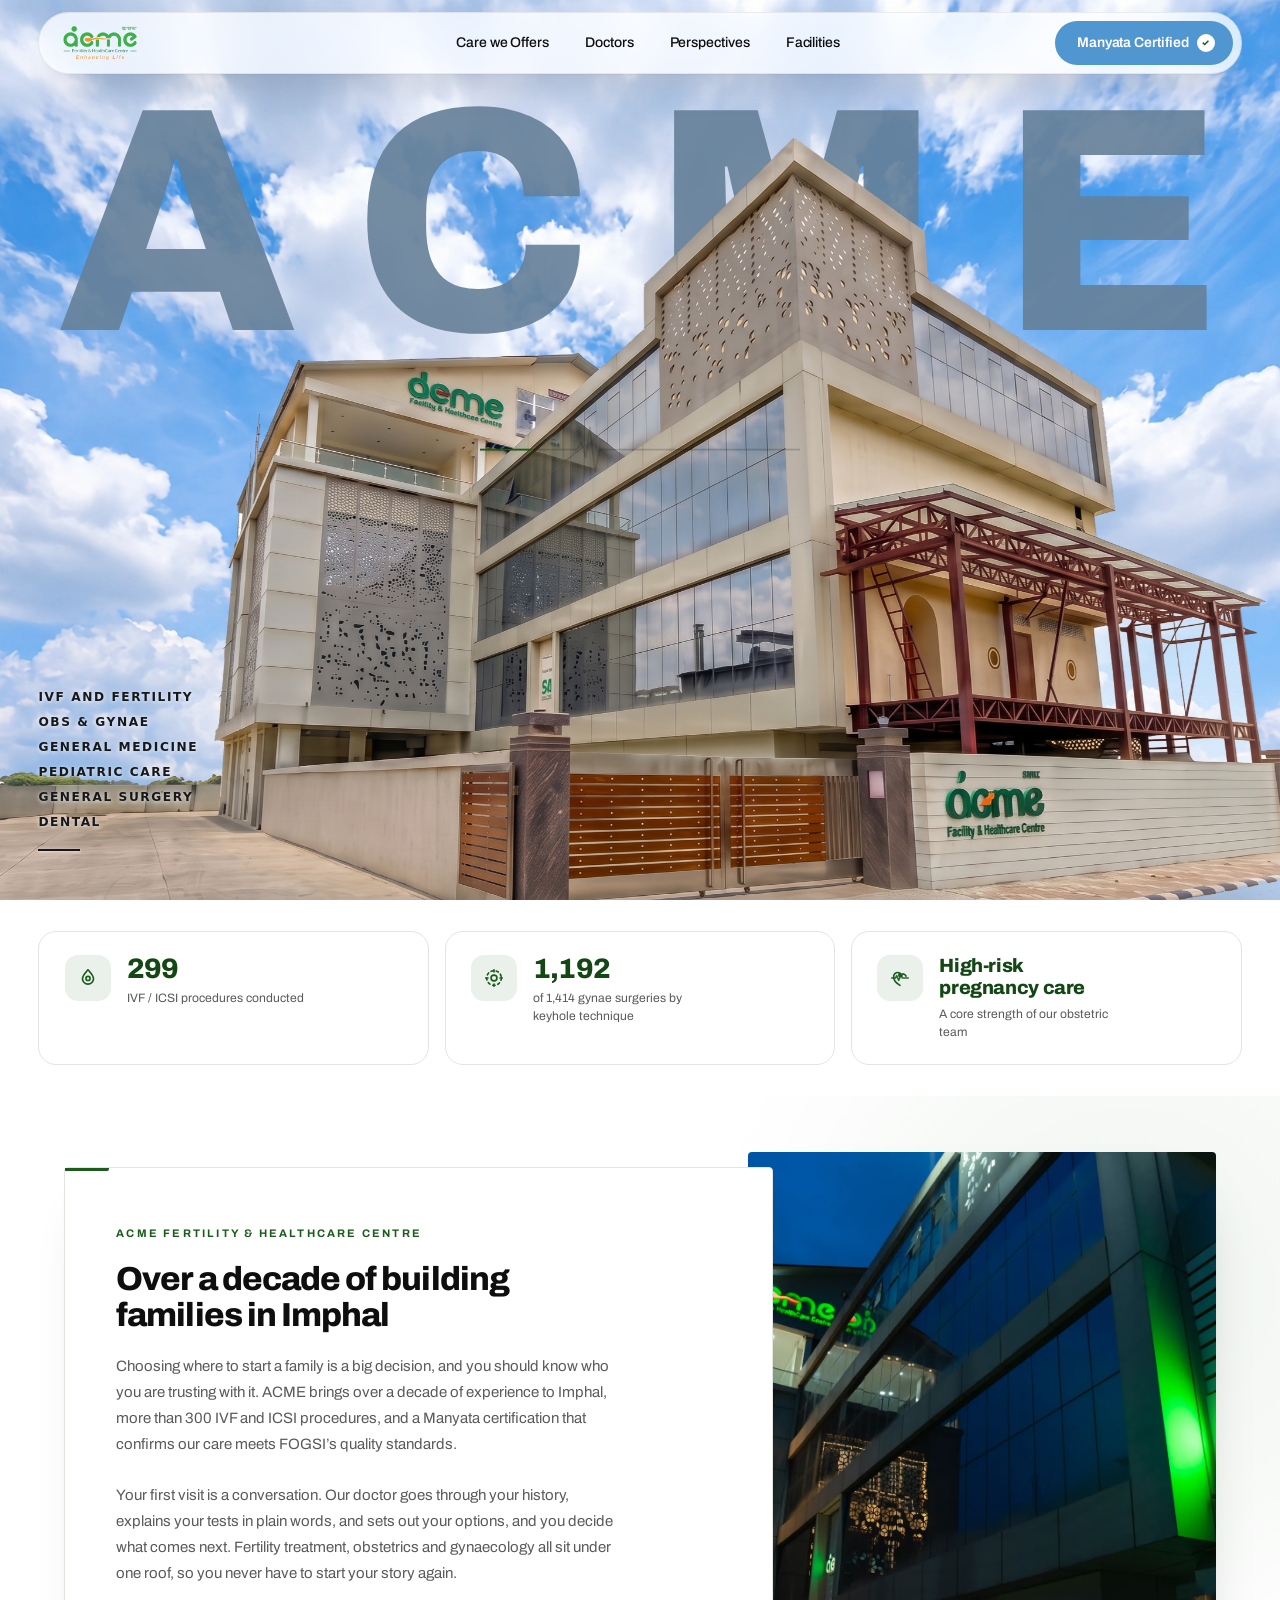
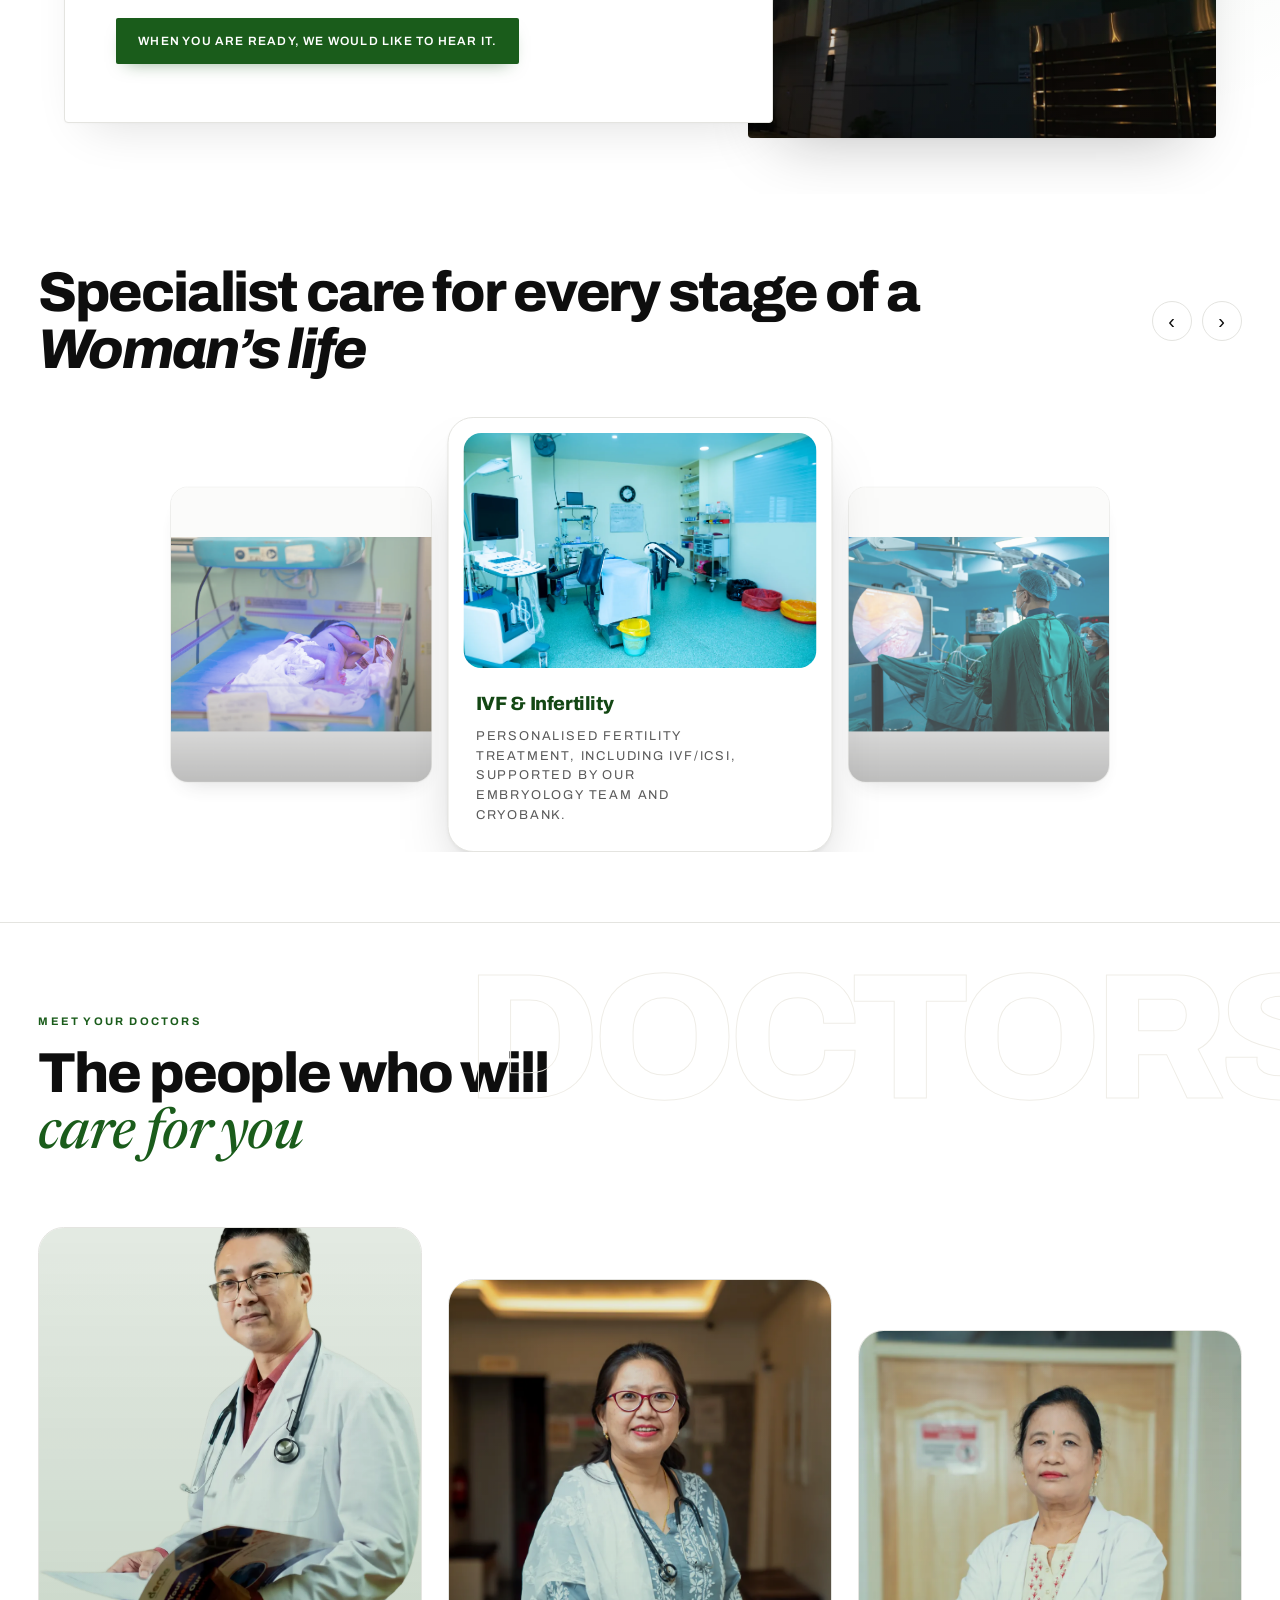
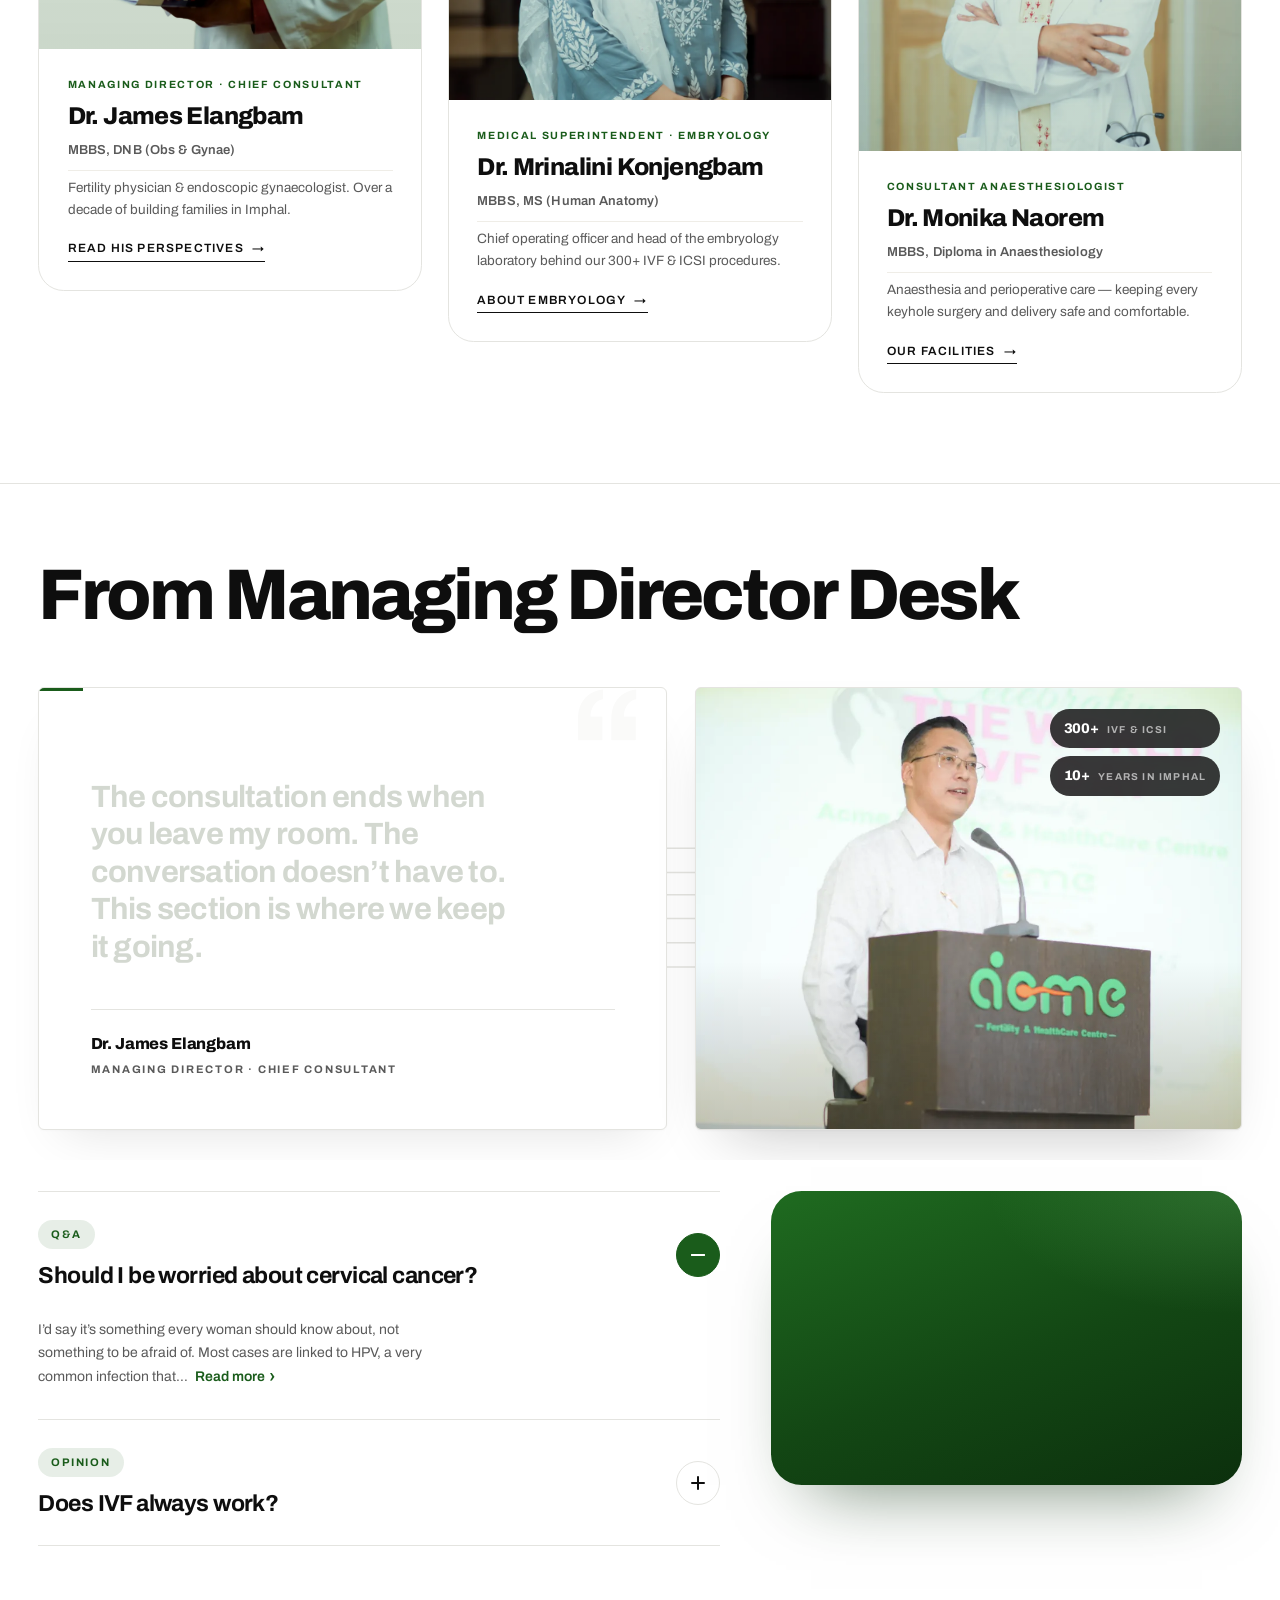
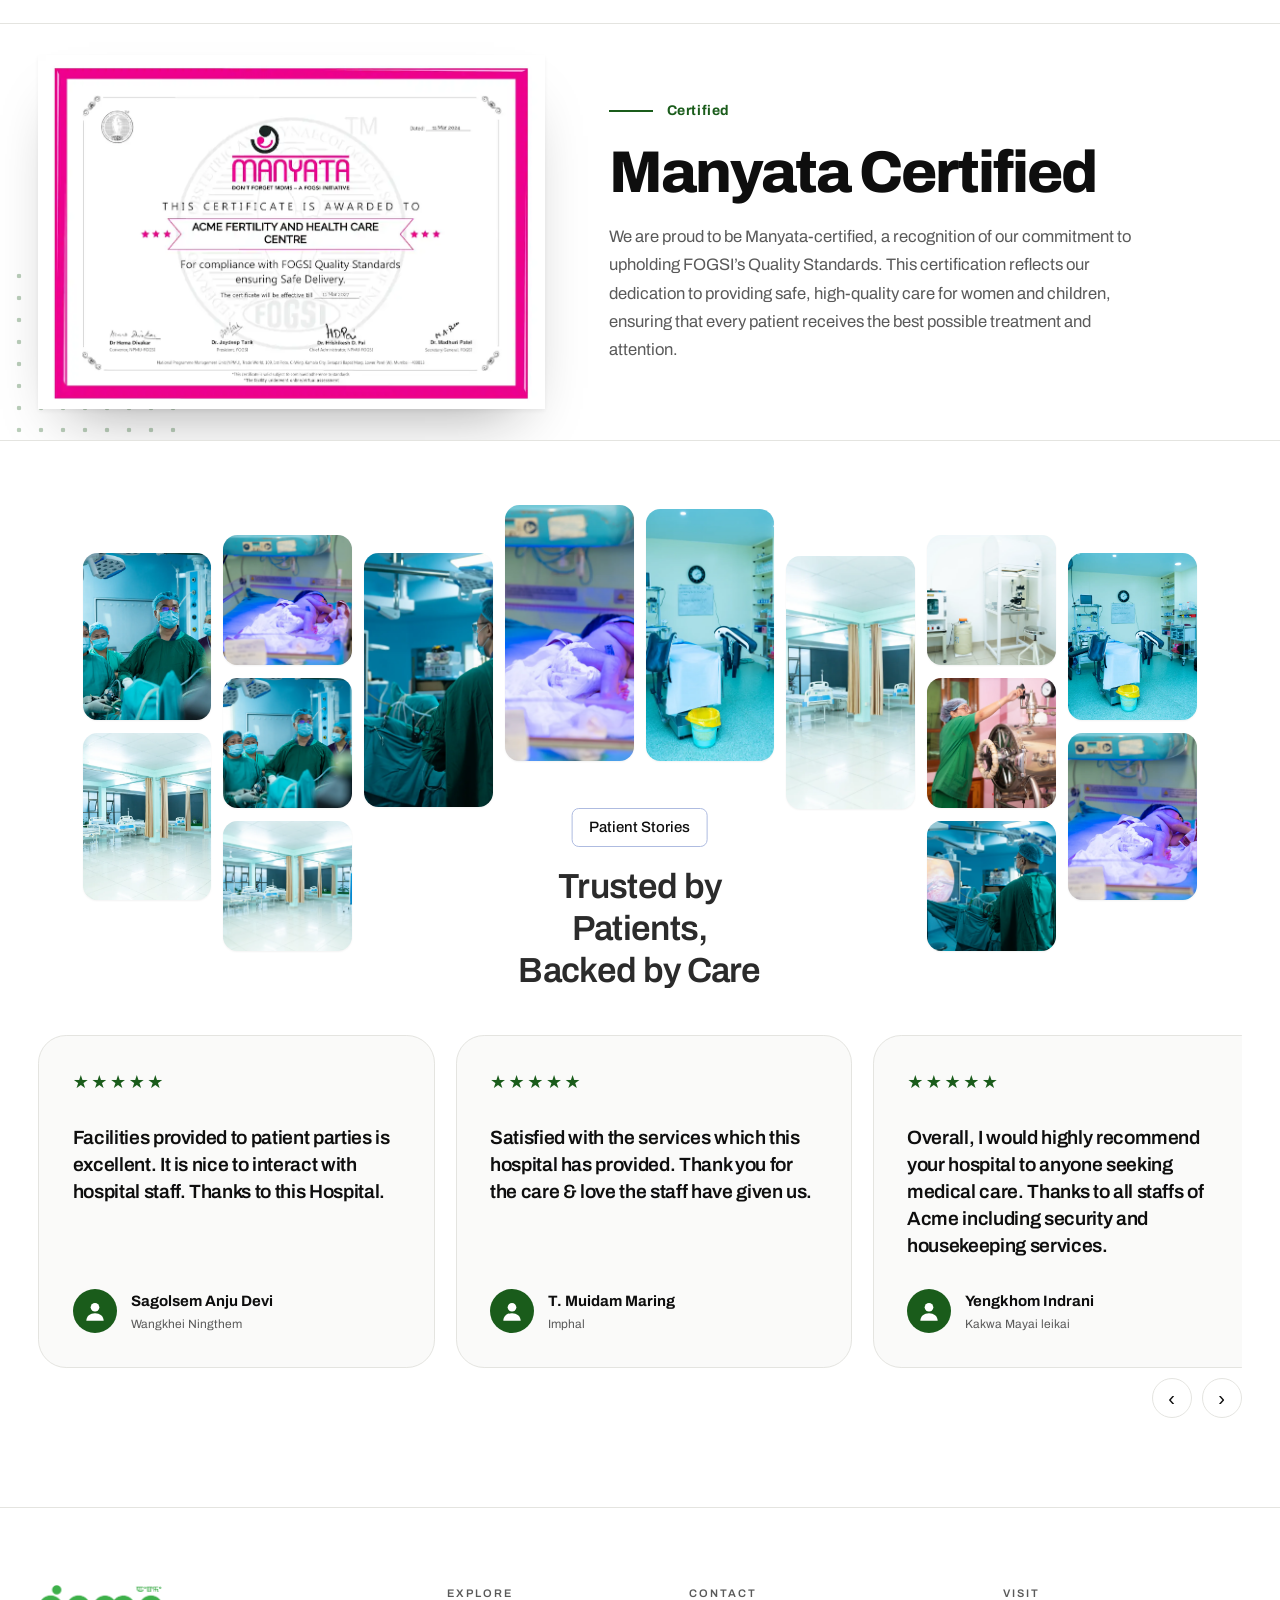
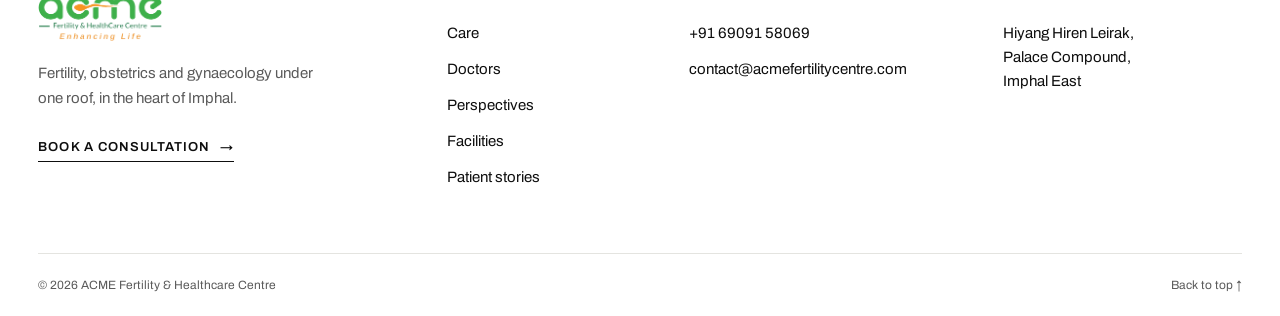
==== commit 190eba55: "feat: add new hero scroll effects, styling, assets, and page layouts" ====
--- a/index.html
+++ b/index.html
@@ -14,11 +14,37 @@
     <link rel="preconnect" href="https://fonts.gstatic.com" crossorigin />
     <link
       rel="stylesheet"
-      href="https://fonts.googleapis.com/css2?family=Archivo:wght@400;500;600;700;800;900&display=swap"
+      href="https://fonts.googleapis.com/css2?family=Archivo:wght@400;500;600;700;800;900&family=Newsreader:ital,opsz,wght@0,6..72,400;1,6..72,400;1,6..72,500&display=swap"
     />
-    <link rel="stylesheet" href="css/bold.css" />
+    <link rel="stylesheet" href="css/new-bold.css" />
+
+    <script>
+      document.documentElement.className += " js";
+    </script>
   </head>
   <body>
+    <!-- Loading screen: heartbeat, then curtains part left/right -->
+    <div class="loader" id="loader" aria-hidden="true">
+      <div class="loader__half loader__half--l"></div>
+      <div class="loader__half loader__half--r"></div>
+      <svg
+        class="loader__ecg"
+        viewBox="0 0 600 100"
+        fill="none"
+        aria-hidden="true"
+      >
+        <path
+          class="loader__base"
+          pathLength="1000"
+          d="M0,50 H170 L182,50 L190,36 L198,64 L206,8 L216,92 L224,50 L236,50 H600"
+        />
+        <path
+          class="loader__flow"
+          pathLength="1000"
+          d="M0,50 H170 L182,50 L190,36 L198,64 L206,8 L216,92 L224,50 L236,50 H600"
+        />
+      </svg>
+    </div>
     <a class="skip" href="#hero">Skip to content</a>
 
     <!-- ───────── NAV ───────── -->
@@ -33,15 +59,15 @@
           </a>
 
           <nav class="nav__l" aria-label="Primary">
-            <a href="#care">Care We Offers</a>
+            <a href="#care">Care we Offers</a>
             <a href="#team">Doctors</a>
             <a href="#perspectives">Perspectives</a>
             <a href="#facilities">Facilities</a>
           </nav>
 
           <div class="nav__r">
-            <a class="nav__cta" href="#certified">
-              Manyata certified
+            <a class="nav__cta" href="#care">
+              Manyata Certified
               <svg
                 class="nav__tick"
                 width="18"
@@ -63,84 +89,114 @@
     </header>
 
     <main>
-      <!-- ───────── HERO: giant wordmark, figure interrupting ───────── -->
-      <section class="hero" id="hero">
+      <section class="hero hero--glass" id="hero">
+        <!-- Layer 1: Fixed Cloud / Sky Background -->
+        <div
+          class="hero__media hero__media--cloud"
+          style="background-image: url(&quot;assets/cloud2.png&quot;)"
+          role="img"
+          aria-label="ACME Hospital Sky"
+        ></div>
+
+        <!-- Layer 2: ACME text in slate-blue that pushes up from bottom -->
+        <div class="hero__wordmark" aria-hidden="true">
+          <span>A</span><span>C</span><span>M</span><span>E</span>
+        </div>
+
+        <!-- Layer 3: Building cutout that pushes up from bottom on reload -->
+        <div
+          class="hero__media hero__media--building"
+          style="background-image: url(&quot;assets/building.webp&quot;)"
+          role="img"
+          aria-label="ACME Fertility &amp; Healthcare Centre, Imphal East"
+        ></div>
+
         <div class="wrap hero__in">
           <p class="hero__eyebrow">
             IVF AND FERTILITY<br />
-            OBS & GYNAE<br />
+            OBS &amp; GYNAE<br />
             GENERAL MEDICINE<br />
             PEDIATRIC CARE<br />
             GENERAL SURGERY<br />
             DENTAL<br />
             <span class="hero__rule" aria-hidden="true"></span>
           </p>
-
-          <h1 class="hero__word" aria-label="ACME Hospital">
-            <span aria-hidden="true" style="color: #62be6b">AC</span
-            ><span class="hero__space" aria-hidden="true">&nbsp;&nbsp;</span
-            ><span aria-hidden="true" style="color: #62be6b">ME</span>
-          </h1>
-
-          <figure class="hero__fig" data-img="assets/dr-james.webp">
-            <span class="ph">[Portrait: Dr. James Elangbam]</span>
-          </figure>
-
-          <p class="hero__meta">
-            <span class="hero__meta-name">Dr. James Elangbam</span>
-            <span class="hero__meta-role">Managing Director</span>
-            <span class="hero__meta-qual">MBBS, DNB (Obs &amp; Gynae)</span>
-          </p>
-        </div>
-      </section>
-
-      <!-- ───────── DOCTOR STRIP ───────── -->
-      <section class="strip" id="team">
-        <div class="wrap strip__in">
-          <article class="dr">
-            <div class="dr__img" data-img="assets/dr-mrinalini.webp">
-              <span class="ph">[Portrait]</span>
-            </div>
-            <div class="dr__txt">
-              <h2>Dr. Mrinalini Konjengbam</h2>
-              <p>
-                Medical Superintendent &amp; Chief Operating Officer.
-                Embryology. MBBS, MS (Human Anatomy).
-              </p>
-              <span class="lnk lnk--sm"
-                >Embryology <i aria-hidden="true">→</i></span
-              >
+        </div>
+      </section>
+
+      <!-- ───────── IMPACT / ASSURANCE CARDS ───────── -->
+      <section class="stats" id="stats">
+        <div class="wrap stats__in">
+          <article class="stat reveal">
+            <span class="stat__ico" aria-hidden="true">
+              <svg
+                viewBox="0 0 24 24"
+                width="22"
+                height="22"
+                fill="none"
+                stroke="currentColor"
+                stroke-width="1.8"
+                stroke-linecap="round"
+                stroke-linejoin="round"
+              >
+                <path
+                  d="M12 3c3.5 4 6 6.6 6 9.7A6 6 0 0 1 6 12.7C6 9.6 8.5 7 12 3Z"
+                />
+                <circle cx="12" cy="12.5" r="2.2" />
+              </svg>
+            </span>
+            <div class="stat__body">
+              <strong
+                ><span data-count="300" data-suffix="+">300+</span></strong
+              >
+              <p>IVF / ICSI procedures conducted</p>
             </div>
           </article>
 
-          <article class="dr">
-            <div class="dr__img" data-img="assets/dr-monika.webp">
-              <span class="ph">[Portrait]</span>
-            </div>
-            <div class="dr__txt">
-              <h2>Dr. Monika Naorem</h2>
-              <p>
-                Consultant Anaesthesiologist. Anaesthesia and perioperative
-                care. MBBS, Diploma in Anaesthesiology.
-              </p>
-              <span class="lnk lnk--sm"
-                >Anaesthesia <i aria-hidden="true">→</i></span
-              >
+          <article class="stat reveal" style="--reveal-delay: 80ms">
+            <span class="stat__ico" aria-hidden="true">
+              <svg
+                viewBox="0 0 24 24"
+                width="22"
+                height="22"
+                fill="none"
+                stroke="currentColor"
+                stroke-width="1.8"
+                stroke-linecap="round"
+                stroke-linejoin="round"
+              >
+                <circle cx="12" cy="12" r="3.2" />
+                <path d="M12 5.5V3M12 21v-2.5M5.5 12H3m18 0h-2.5" />
+                <circle cx="12" cy="12" r="8" stroke-dasharray="2.5 3.2" />
+              </svg>
+            </span>
+            <div class="stat__body">
+              <strong><span data-count="1196">1,196</span></strong>
+              <p>of 1,414 gynae surgeries by keyhole technique</p>
             </div>
           </article>
-          <article class="dr">
-            <div class="dr__img" data-img="assets/dr-james.webp">
-              <span class="ph">[Portrait]</span>
-            </div>
-            <div class="dr__txt">
-              <h2>Dr. James Elangbam</h2>
-              <p>
-                Managing Director · Chief Consultant. Fertility physician and
-                endoscopic gynaecologist. MBBS, DNB (Obs &amp; Gynae).
-              </p>
-              <span class="lnk lnk--sm"
-                >Read his perspectives <i aria-hidden="true">→</i></span
-              >
+
+          <article class="stat reveal" style="--reveal-delay: 160ms">
+            <span class="stat__ico" aria-hidden="true">
+              <svg
+                viewBox="0 0 24 24"
+                width="22"
+                height="22"
+                fill="none"
+                stroke="currentColor"
+                stroke-width="1.8"
+                stroke-linecap="round"
+                stroke-linejoin="round"
+              >
+                <path
+                  d="M12 20s-7-4.3-7-9.2C5 7.9 7.2 6 9.7 6c1.4 0 2.7.7 3.3 1.7h-2.1v2.2h3.2v-2C15.4 7 17.7 8 18.6 9.9"
+                />
+                <path d="M3 12h4l1.5-2.5 2 5L13 9l1.5 3H21" opacity=".9" />
+              </svg>
+            </span>
+            <div class="stat__body">
+              <strong>High-risk<br />pregnancy care</strong>
+              <p>A core strength of our obstetric team</p>
             </div>
           </article>
         </div>
@@ -173,10 +229,10 @@
           <span class="ph">[Photograph]</span>
         </div>
 
-        <div class="split__badge" aria-hidden="true">
+        <!-- <div class="split__badge" aria-hidden="true">
           <strong>300+</strong>
           <span>IVF &amp; ICSI</span>
-        </div>
+        </div> -->
       </section>
 
       <!-- ───────── ASSURANCE BAR ───────── -->
@@ -193,39 +249,139 @@
       <section class="care" id="care">
         <div class="wrap">
           <div class="care__hd">
-            <h2>Care we offer</h2>
-            <a class="lnk" href="#facilities"
-              >All facilities <i aria-hidden="true">→</i></a
-            >
+            <h2>
+              Specialist care for every stage of a<br /><em
+                >Woman&rsquo;s life</em
+              >
+            </h2>
           </div>
           <div class="care__grid">
             <article class="cd">
               <div class="cd__img" data-img="assets/facility-ivf.webp">
                 <span class="ph">[Photograph]</span>
               </div>
-              <h3>IVF &amp; Infertility</h3>
-              <p>IVF/ICSI, embryology, cryobank</p>
-            </article>
+              <div class="cd__body">
+                <h3>IVF &amp; Infertility</h3>
+                <p>
+                  Personalised fertility treatment, including IVF/ICSI,
+                  supported by our embryology team and cryobank.
+                </p>
+              </div>
+            </article>
+
             <article class="cd">
               <div class="cd__img" data-img="assets/care-surgery.webp">
                 <span class="ph">[Photograph]</span>
               </div>
-              <h3>Keyhole Gynae Surgery</h3>
-              <p>Minimally invasive endoscopy</p>
-            </article>
+              <div class="cd__body">
+                <h3>Keyhole Gynae Surgery</h3>
+                <p>
+                  Minimally invasive endoscopic procedures, used in the large
+                  majority of our gynaecological surgeries.
+                </p>
+              </div>
+            </article>
+
             <article class="cd">
               <div class="cd__img" data-img="assets/care-maternity.webp">
                 <span class="ph">[Photograph]</span>
               </div>
-              <h3>High-Risk Pregnancy</h3>
-              <p>Specialist obstetric monitoring</p>
-            </article>
+              <div class="cd__body">
+                <h3>High-Risk Pregnancy</h3>
+                <p>
+                  Close monitoring and specialist obstetric care for complicated
+                  pregnancies, with maternity packages available.
+                </p>
+              </div>
+            </article>
+
             <article class="cd">
               <div class="cd__img" data-img="assets/facility-icu.webp">
                 <span class="ph">[Photograph]</span>
               </div>
-              <h3>Intensive Care</h3>
-              <p>Round-the-clock monitoring</p>
+              <div class="cd__body">
+                <h3>Intensive Care</h3>
+                <p>
+                  Round-the-clock critical care monitoring for mothers and
+                  newborns when it matters most.
+                </p>
+              </div>
+            </article>
+          </div>
+        </div>
+      </section>
+
+      <!-- ───────── MEET YOUR DOCTORS ───────── -->
+      <section class="newcons" id="team">
+        <div class="wrap">
+          <div class="newcons__hd reveal">
+            <div>
+              <p class="kick">Meet your doctors</p>
+              <h2>The people who will<br /><em>care for you</em></h2>
+            </div>
+            <!-- <a
+              class="newcons__all"
+              href="mailto:contact@acmefertilitycentre.com?subject=Appointment%20request"
+            >
+              Request an appointment <i aria-hidden="true">→</i>
+            </a> -->
+          </div>
+
+          <div class="newcons__grid">
+            <article class="newcons__card reveal">
+              <div class="newcons__img" data-img="assets/dr-james.webp">
+                <span class="ph">[Portrait: Dr. James Elangbam]</span>
+              </div>
+              <div class="newcons__body">
+                <p class="newcons__role">
+                  Managing Director · Chief Consultant
+                </p>
+                <h3 class="newcons__name">Dr. James Elangbam</h3>
+                <p class="newcons__qual">MBBS, DNB (Obs &amp; Gynae)</p>
+                <p class="newcons__desc">
+                  Fertility physician &amp; endoscopic gynaecologist. Over a
+                  decade of building families in Imphal.
+                </p>
+                <a class="newcons__lnk" href="#perspectives"
+                  >Read his perspectives <i aria-hidden="true">→</i></a
+                >
+              </div>
+            </article>
+
+            <article class="newcons__card reveal" style="--reveal-delay: 100ms">
+              <div class="newcons__img" data-img="assets/dr-mrinalini.webp">
+                <span class="ph">[Portrait: Dr. Mrinalini Konjengbam]</span>
+              </div>
+              <div class="newcons__body">
+                <p class="newcons__role">Medical Superintendent · Embryology</p>
+                <h3 class="newcons__name">Dr. Mrinalini Konjengbam</h3>
+                <p class="newcons__qual">MBBS, MS (Human Anatomy)</p>
+                <p class="newcons__desc">
+                  Chief operating officer and head of the embryology laboratory
+                  behind our 300+ IVF &amp; ICSI procedures.
+                </p>
+                <a class="newcons__lnk" href="#care"
+                  >About embryology <i aria-hidden="true">→</i></a
+                >
+              </div>
+            </article>
+
+            <article class="newcons__card reveal" style="--reveal-delay: 200ms">
+              <div class="newcons__img" data-img="assets/dr-monika.webp">
+                <span class="ph">[Portrait: Dr. Monika Naorem]</span>
+              </div>
+              <div class="newcons__body">
+                <p class="newcons__role">Consultant Anaesthesiologist</p>
+                <h3 class="newcons__name">Dr. Monika Naorem</h3>
+                <p class="newcons__qual">MBBS, Diploma in Anaesthesiology</p>
+                <p class="newcons__desc">
+                  Anaesthesia and perioperative care — keeping every keyhole
+                  surgery and delivery safe and comfortable.
+                </p>
+                <a class="newcons__lnk" href="#facilities"
+                  >Our facilities <i aria-hidden="true">→</i></a
+                >
+              </div>
             </article>
           </div>
         </div>
@@ -234,7 +390,7 @@
       <!-- ───────── DR. JAMES'S PERSPECTIVE — editorial issue ───────── -->
       <section class="persp" id="perspectives">
         <div class="wrap">
-          <h2 class="persp__hd reveal">From Dr.&nbsp;James&rsquo;s Desk</h2>
+          <h2 class="persp__hd reveal">From Managing Director Desk</h2>
 
           <div class="persp__grid">
             <article class="persp__q reveal">
@@ -254,7 +410,7 @@
             <figure class="persp__p reveal">
               <div
                 class="persp__cut"
-                data-img="assets/dr-james-old.webp"
+                data-img="assets/dr-james-speaking.webp"
                 role="img"
                 aria-label="Dr. James Elangbam in his office"
               ></div>
@@ -270,20 +426,6 @@
       <!-- ───────── Q&A / OPINION (FAQ style) ───────── -->
       <section class="faq" id="opinions">
         <div class="wrap faq__in">
-          <figure class="vid reveal">
-            <div class="vid__frame" id="vidFrame">
-              <iframe
-                src="https://www.youtube.com/embed/VIDEO_ID"
-                title="Dr. James answers"
-                allowfullscreen
-                loading="lazy"
-              ></iframe>
-            </div>
-            <!-- <figcaption class="vid__cap">
-    <strong>Dr. James Elangbam</strong>
-    <span>Answers your questions in his own words</span>
-  </figcaption> -->
-          </figure>
           <div class="faq__list reveal">
             <div class="fq is-open">
               <button
@@ -343,6 +485,16 @@
               </div>
             </div>
           </div>
+          <figure class="vid reveal">
+            <div class="vid__frame" id="vidFrame">
+              <iframe
+                src="https://www.youtube.com/embed/VIDEO_ID"
+                title="Dr. James answers"
+                allowfullscreen
+                loading="lazy"
+              ></iframe>
+            </div>
+          </figure>
         </div>
       </section>
 
@@ -373,76 +525,163 @@
         </div>
       </section>
 
-      <!-- ───────── FACILITIES ───────── -->
+      <!-- ───────── FACILITIES — photo collage ───────── -->
       <section class="fac" id="facilities">
         <div class="wrap">
-          <div class="fac__hd">
-            <h2 class="reveal">BUILT FOR<br />WHAT MATTERS</h2>
-            <div class="fac__hd-r reveal">
-              <p>
-                Operation theatre, cryobank, intensive care and a sterilisation
-                unit — under one roof in Imphal East.
-              </p>
-              <a
-                class="btn"
-                href="mailto:contact@acmefertilitycentre.com?subject=Appointment%20request"
-                >Book a consultation <i aria-hidden="true">→</i></a
-              >
-            </div>
-          </div>
-
-          <div class="fac__grid">
-            <figure
-              class="fx fx--big reveal"
-              data-img="assets/facility-ot.webp"
-            >
-              <span class="ph">[Operation theatre]</span>
-              <figcaption>Operation Theatre</figcaption>
-            </figure>
-            <figure
-              class="fx reveal"
-              style="--reveal-delay: 60ms"
-              data-img="assets/facility-icu.webp"
-            >
-              <span class="ph">[Intensive care]</span>
-              <figcaption>Intensive Care</figcaption>
-            </figure>
-            <figure
-              class="fx reveal"
-              style="--reveal-delay: 120ms"
-              data-img="assets/facility-cryobank.webp"
-            >
-              <span class="ph">[Cryobank]</span>
-              <figcaption>Cryobank</figcaption>
-            </figure>
-            <figure
-              class="fx fx--wide reveal"
-              style="--reveal-delay: 60ms"
-              data-img="assets/facility-ivf.webp"
-            >
-              <span class="ph">[Embryology laboratory]</span>
-              <figcaption>Embryology Laboratory</figcaption>
-            </figure>
-            <figure class="fx reveal" data-img="assets/sterilisation.webp">
-              <span class="ph">[Sterilisation unit]</span>
-              <figcaption>Sterilisation Unit</figcaption>
-            </figure>
-            <figure
-              class="fx reveal"
-              style="--reveal-delay: 60ms"
-              data-img="assets/care-maternity.webp"
-            >
-              <span class="ph">[Patient room]</span>
-              <figcaption>Patient Room</figcaption>
-            </figure>
-            <figure
-              class="fx fx--wide reveal"
-              style="--reveal-delay: 120ms"
-              data-img="assets/care-surgery.webp"
-            >
-              <span class="ph">[Consultation room]</span>
-              <figcaption>Consultation Room</figcaption>
-            </figure>
+          <div class="fc">
+            <div class="fc__cols">
+              <!-- col 1 -->
+              <div class="fc__col">
+                <figure
+                  class="fc__t reveal"
+                  data-img="assets/facility-ot.webp"
+                  role="img"
+                  aria-label="Operation theatre"
+                >
+                  <span class="ph">[Operation theatre]</span>
+                </figure>
+                <figure
+                  class="fc__t reveal"
+                  data-img="assets/care-maternity.webp"
+                  role="img"
+                  aria-label="Patient room"
+                >
+                  <span class="ph">[Patient room]</span>
+                </figure>
+              </div>
+              <!-- col 2 -->
+              <div class="fc__col">
+                <figure
+                  class="fc__t reveal"
+                  style="--reveal-delay: 40ms"
+                  data-img="assets/facility-icu.webp"
+                  role="img"
+                  aria-label="Intensive care"
+                >
+                  <span class="ph">[Intensive care]</span>
+                </figure>
+                <figure
+                  class="fc__t reveal"
+                  style="--reveal-delay: 40ms"
+                  data-img="assets/facility-ot.webp"
+                  role="img"
+                  aria-label="Operation theatre"
+                >
+                  <span class="ph">[Operation theatre]</span>
+                </figure>
+                <figure
+                  class="fc__t reveal"
+                  style="--reveal-delay: 40ms"
+                  data-img="assets/care-maternity.webp"
+                  role="img"
+                  aria-label="Patient room"
+                >
+                  <span class="ph">[Patient room]</span>
+                </figure>
+              </div>
+              <!-- col 3 -->
+              <div class="fc__col">
+                <figure
+                  class="fc__t reveal"
+                  style="--reveal-delay: 80ms"
+                  data-img="assets/care-surgery.webp"
+                  role="img"
+                  aria-label="Consultation room"
+                >
+                  <span class="ph">[Consultation room]</span>
+                </figure>
+              </div>
+              <!-- col 4 -->
+              <div class="fc__col">
+                <figure
+                  class="fc__t reveal"
+                  style="--reveal-delay: 120ms"
+                  data-img="assets/facility-icu.webp"
+                  role="img"
+                  aria-label="Intensive care corridor"
+                >
+                  <span class="ph">[Corridor]</span>
+                </figure>
+              </div>
+              <!-- col 5 -->
+              <div class="fc__col">
+                <figure
+                  class="fc__t reveal"
+                  style="--reveal-delay: 120ms"
+                  data-img="assets/facility-ivf.webp"
+                  role="img"
+                  aria-label="Embryology laboratory"
+                >
+                  <span class="ph">[Embryology laboratory]</span>
+                </figure>
+              </div>
+              <!-- col 6 -->
+              <div class="fc__col">
+                <figure
+                  class="fc__t reveal"
+                  style="--reveal-delay: 80ms"
+                  data-img="assets/care-maternity.webp"
+                  role="img"
+                  aria-label="Patient care"
+                >
+                  <span class="ph">[Patient care]</span>
+                </figure>
+              </div>
+              <!-- col 7 -->
+              <div class="fc__col">
+                <figure
+                  class="fc__t reveal"
+                  style="--reveal-delay: 40ms"
+                  data-img="assets/facility-cryobank.webp"
+                  role="img"
+                  aria-label="Cryobank"
+                >
+                  <span class="ph">[Cryobank]</span>
+                </figure>
+                <figure
+                  class="fc__t reveal"
+                  style="--reveal-delay: 40ms"
+                  data-img="assets/sterilisation.webp"
+                  role="img"
+                  aria-label="Sterilisation unit"
+                >
+                  <span class="ph">[Sterilisation unit]</span>
+                </figure>
+                <figure
+                  class="fc__t reveal"
+                  style="--reveal-delay: 40ms"
+                  data-img="assets/care-surgery.webp"
+                  role="img"
+                  aria-label="Consultation room"
+                >
+                  <span class="ph">[Consultation room]</span>
+                </figure>
+              </div>
+              <!-- col 8 -->
+              <div class="fc__col">
+                <figure
+                  class="fc__t reveal"
+                  data-img="assets/facility-ivf.webp"
+                  role="img"
+                  aria-label="Embryology laboratory"
+                >
+                  <span class="ph">[Embryology laboratory]</span>
+                </figure>
+                <figure
+                  class="fc__t reveal"
+                  data-img="assets/facility-icu.webp"
+                  role="img"
+                  aria-label="Intensive care"
+                >
+                  <span class="ph">[Intensive care]</span>
+                </figure>
+              </div>
+            </div>
+
+            <div class="fc__center reveal">
+              <span class="fc__pill">Patient Stories</span>
+              <h2>Trusted by Patients,<br />Backed by Care</h2>
+            </div>
           </div>
         </div>
       </section>
@@ -450,31 +689,6 @@
       <!-- ───────── TESTIMONIALS ───────── -->
       <section class="tst" id="stories">
         <div class="wrap">
-          <div class="tst__hd">
-            <div>
-              <p class="kick">Patient stories</p>
-              <h2>What People Say</h2>
-            </div>
-            <div class="care__nav">
-              <button
-                type="button"
-                class="care__btn tst__btn"
-                data-dir="-1"
-                aria-label="Previous story"
-              >
-                &#8249;
-              </button>
-              <button
-                type="button"
-                class="care__btn tst__btn"
-                data-dir="1"
-                aria-label="Next story"
-              >
-                &#8250;
-              </button>
-            </div>
-          </div>
-
           <div class="tst__track">
             <!-- PLACEHOLDERS: replace with real, consented patient reviews -->
             <article class="tc">
@@ -484,7 +698,17 @@
                 to interact with hospital staff. Thanks to this Hospital.
               </blockquote>
               <footer>
-                <span class="tc__av" aria-hidden="true">A</span>
+                <span class="tc__av" aria-hidden="true">
+                  <svg
+                    viewBox="0 0 24 24"
+                    width="26"
+                    height="26"
+                    fill="currentColor"
+                  >
+                    <circle cx="12" cy="8.5" r="4" />
+                    <path d="M4 21c0-4.4 3.6-7 8-7s8 2.6 8 7z" />
+                  </svg>
+                </span>
                 <span
                   ><strong>Sagolsem Anju Devi</strong
                   ><em>Wangkhei Ningthem</em></span
@@ -496,10 +720,20 @@
               <p class="tc__stars" aria-label="5 out of 5">★★★★★</p>
               <blockquote>
                 Satisfied with the services which this hospital has provided.
-                Thank you for the care & love the staff have given us.
+                Thank you for the care &amp; love the staff have given us.
               </blockquote>
               <footer>
-                <span class="tc__av" aria-hidden="true">B</span>
+                <span class="tc__av" aria-hidden="true">
+                  <svg
+                    viewBox="0 0 24 24"
+                    width="26"
+                    height="26"
+                    fill="currentColor"
+                  >
+                    <circle cx="12" cy="8.5" r="4" />
+                    <path d="M4 21c0-4.4 3.6-7 8-7s8 2.6 8 7z" />
+                  </svg>
+                </span>
                 <span><strong>T. Muidam Maring</strong><em>Imphal</em></span>
               </footer>
             </article>
@@ -512,7 +746,17 @@
                 security and housekeeping services.
               </blockquote>
               <footer>
-                <span class="tc__av" aria-hidden="true">C</span>
+                <span class="tc__av" aria-hidden="true">
+                  <svg
+                    viewBox="0 0 24 24"
+                    width="26"
+                    height="26"
+                    fill="currentColor"
+                  >
+                    <circle cx="12" cy="8.5" r="4" />
+                    <path d="M4 21c0-4.4 3.6-7 8-7s8 2.6 8 7z" />
+                  </svg>
+                </span>
                 <span
                   ><strong>Yengkhom Indrani</strong
                   ><em>Kakwa Mayai leikai</em></span
@@ -528,12 +772,42 @@
                 entire team for their humanity services.
               </blockquote>
               <footer>
-                <span class="tc__av" aria-hidden="true">D</span>
+                <span class="tc__av" aria-hidden="true">
+                  <svg
+                    viewBox="0 0 24 24"
+                    width="26"
+                    height="26"
+                    fill="currentColor"
+                  >
+                    <circle cx="12" cy="8.5" r="4" />
+                    <path d="M4 21c0-4.4 3.6-7 8-7s8 2.6 8 7z" />
+                  </svg>
+                </span>
                 <span
                   ><strong>Kangjam Tilotama</strong><em>Naoremthong</em></span
                 >
               </footer>
             </article>
+          </div>
+          <div class="tst__hd">
+            <div class="care__nav">
+              <button
+                type="button"
+                class="care__btn tst__btn"
+                data-dir="-1"
+                aria-label="Previous story"
+              >
+                &#8249;
+              </button>
+              <button
+                type="button"
+                class="care__btn tst__btn"
+                data-dir="1"
+                aria-label="Next story"
+              >
+                &#8250;
+              </button>
+            </div>
           </div>
         </div>
       </section>
@@ -600,82 +874,7 @@
       <!-- <div class="ft__mark" aria-hidden="true">ACME</div> -->
     </footer>
 
-    <script src="js/main.js"></script>
-    <script src="js/hero-scroll.js"></script>
-    <script>
-      /* Fit the hero wordmark to the measure, whatever its text.
-   CSS cannot measure a string, so one fixed font-size only ever suits one
-   word length — a 4-letter word left a gap, a 13-character one overflowed
-   the wrap by 736px.
-
-   This converges in a short loop rather than trusting a single pass. A
-   one-shot fit kept landing on the fallback font's (narrower) metrics and
-   overshooting into the cap: webfont metrics differ, and document.fonts.ready
-   can resolve before the face is actually applied. Re-measuring after each
-   change makes the result independent of when the font arrives. */
-      (function () {
-        var word = document.querySelector(".hero__word");
-        if (!word || !word.parentElement) return;
-        var MIN = 56,
-          MAX = 420,
-          busy = false;
-
-        function textWidth() {
-          var rg = document.createRange();
-          rg.selectNodeContents(word);
-          var rects = rg.getClientRects();
-          if (!rects.length) return 0;
-          var l = Infinity,
-            r = -Infinity;
-          for (var i = 0; i < rects.length; i++) {
-            l = Math.min(l, rects[i].left);
-            r = Math.max(r, rects[i].right);
-          }
-          return r - l;
-        }
-
-        function fit() {
-          if (busy) return; // our own change re-enters via RO
-          if (window.innerWidth <= 720) {
-            word.style.fontSize = "";
-            return;
-          }
-          busy = true;
-          // The word element itself, not its parent: the parent carries the wrap
-          // padding, which overstated the measure by 88px and let the text spill.
-          // The word is a grid item sized by the grid, so measuring it is stable.
-          var avail = word.getBoundingClientRect().width;
-          if (avail > 0) {
-            var size = parseFloat(getComputedStyle(word).fontSize) || 200;
-            for (var pass = 0; pass < 5; pass++) {
-              var w = textWidth();
-              if (!w) break;
-              var next = Math.max(
-                MIN,
-                Math.min(MAX, Math.floor((size * avail) / w)),
-              );
-              if (next === size) break;
-              size = next;
-              word.style.fontSize = size + "px";
-            }
-          }
-          busy = false;
-        }
-
-        fit();
-        if (window.ResizeObserver)
-          new ResizeObserver(fit).observe(word.parentElement);
-        else addEventListener("resize", fit);
-        if (document.fonts) {
-          if (document.fonts.load)
-            document.fonts
-              .load("800 1em Archivo")
-              .then(fit)
-              .catch(function () {});
-          if (document.fonts.ready) document.fonts.ready.then(fit);
-        }
-        addEventListener("load", fit);
-      })();
-    </script>
+    <script src="js/main-new.js"></script>
+    <script src="js/hero-scroll-new.js"></script>
   </body>
 </html>
--- a/css/new-bold.css
+++ b/css/new-bold.css
@@ -0,0 +1,1831 @@
+/* ═══════════════════════════════════════════════════════════
+   ACME — Portfolio, oversized-wordmark direction (index4.html)
+
+   Modelled on the Storevaldo reference the client shared: a giant
+   wordmark running the width of the hero with the subject standing
+   in front of it, interrupting the letters.
+
+   Softened from the reference for a medical brand: no black utility bar,
+   near-white grounds throughout, the wordmark set as a pale tint rather
+   than solid black, and the portraits left in full colour. The reference
+   is a fashion label; a clinic needs the same structure with far less
+   weight.
+
+   Standalone — does not load styles.css. Re-declares the contracts
+   js/main.js depends on: .reveal/.is-in, [data-img]/.has-img.
+   ═══════════════════════════════════════════════════════════ */
+
+:root{
+  --ink:#0E0E0E;
+  --ink-2:#5A5A5A;          /* 7.1:1 on #FAFAF9 */
+  --paper:#FFFFFF;
+  --stone:#FAFAF9;          /* hero ground — near-white */
+  --rule:#E4E4E0;
+  --tint:#D9DED7;           /* the giant wordmark — a quiet green-grey, not black */
+  --accent:#1A5C1B;         /* brand green — the single accent */
+  --accent-600:#134714;
+  --paper-warm:#FBFAF7;     /* oval-hero ground — ink-2 sits at 6.6:1 on it */
+  --rule-soft:#EFEDE7;      /* the hero's column hairlines */
+
+  --f:'Archivo',system-ui,-apple-system,'Helvetica Neue',Arial,sans-serif;
+  --wrap:1560px;
+  --pad:clamp(16px,3vw,44px);
+}
+
+*,*::before,*::after{box-sizing:border-box}
+html{scroll-behavior:smooth;-webkit-text-size-adjust:100%}
+body{
+  margin:0;background:var(--paper);color:var(--ink);
+  font:400 16px/1.55 var(--f);
+  -webkit-font-smoothing:antialiased;overflow-x:clip;
+}
+img{display:block;max-width:100%}
+h1,h2,h3,p,figure,address{margin:0}
+nav a,a{color:inherit;text-decoration:none}
+address{font-style:normal}
+:focus-visible{outline:2px solid var(--accent);outline-offset:3px}
+
+.skip{position:absolute;left:-9999px;top:0;z-index:99;background:var(--ink);color:#fff;padding:12px 20px}
+.skip:focus{left:0}
+
+.wrap{max-width:var(--wrap);margin:0 auto;padding-inline:var(--pad);width:100%}
+.ph{font-size:11px;letter-spacing:.1em;text-transform:uppercase;color:var(--ink-2)}
+.has-img .ph{display:none}
+
+/* shared micro-label */
+.kick,.nav__note,.hero__eyebrow,.assure span,.cd p{
+  letter-spacing:.14em;text-transform:uppercase;
+}
+/* ───────── LOADER — heartbeat, then part left/right ───────── */
+.loader{
+  position:fixed;inset:0;z-index:200;
+  display:grid;place-items:center;
+  pointer-events:none;
+}
+.loader__half{
+  position:absolute;top:0;bottom:0;width:50.5%;
+  background:var(--paper);               /* light, not green */
+  transition:transform .9s cubic-bezier(.77,0,.18,1);
+}
+.loader__half--l{left:0}
+.loader__half--r{right:0}
+
+.loader__ecg{
+  position:relative;z-index:2;
+  width:min(60vw,320px);
+  transition:opacity .35s linear;
+}
+.loader__ecg path{
+  fill:none;
+  stroke-width:3;
+  stroke-linecap:round;
+  stroke-linejoin:round;
+}
+
+/* layer 1: the full heartbeat, always visible, quiet dark grey —
+   this is the "first show in black" base trace */
+.loader__ecg .loader__base{
+  stroke:var(--ink);                     /* #0E0E0E — near black */
+  opacity:.18;                           /* faint, like a monitor history */
+}
+
+/* layer 2: the bright segment that flows along the path in brand green */
+.loader__ecg .loader__flow{
+  stroke:var(--accent);                  /* #1A5C1B — brand green */
+  stroke-dasharray:120 880;
+  animation:ecgTravel 1.5s linear infinite;
+  filter:drop-shadow(0 0 6px rgba(26,92,27,.35));
+}
+@keyframes ecgTravel{
+  from{stroke-dashoffset:1000}
+  to{stroke-dashoffset:0}
+}
+
+.loader.is-done .loader__half--l{transform:translateX(-101%)}
+.loader.is-done .loader__half--r{transform:translateX(101%)}
+.loader.is-done .loader__ecg{opacity:0}
+
+/* ───────── NAV — floating glass pill ───────── */
+/* ───────── NAV — circle that expands into a pill ───────── */
+.nav{
+  position:fixed;top:12px;left:0;right:0;z-index:50;
+  padding-inline:var(--pad);
+  pointer-events:none;
+  container-type:inline-size;                 /* lets the pill measure its own width (cqw) */
+  transform:translateY(calc(-100% - 24px));
+  transition:transform .6s cubic-bezier(.22,.61,.36,1);
+}
+.nav.is-stuck{transform:none}
+
+.nav__in{
+  --h:62px;                                   /* circle diameter = pill height */
+  --full:min(1240px,100cqw);                  /* pill width when open */
+  pointer-events:auto;position:relative;
+  display:flex;justify-content:center;align-items:center;
+  margin:0 auto;height:var(--h);width:var(--h);
+  overflow:hidden;
+  background:rgba(255,255,255,.78);
+  -webkit-backdrop-filter:saturate(180%) blur(20px);
+  backdrop-filter:saturate(180%) blur(20px);
+  border:1px solid rgba(14,14,14,.07);
+  border-radius:999px;
+  box-shadow:0 1px 2px rgba(0,0,0,.04),0 18px 40px -20px rgba(14,14,14,.28);
+  transition:width .9s cubic-bezier(.77,0,.18,1);
+}
+.nav.is-stuck .nav__in{width:var(--full);transition-delay:.45s}
+
+/* green dot shown while it is still a circle */
+.nav__in::after{
+  content:'';position:absolute;left:50%;top:50%;
+  width:10px;height:10px;margin:-5px 0 0 -5px;border-radius:50%;
+  background:var(--accent);box-shadow:0 0 0 5px rgba(26,92,27,.16);
+  pointer-events:none;
+  transition:opacity .3s linear,transform .3s cubic-bezier(.22,.61,.36,1);
+}
+.nav.is-stuck .nav__in::after{opacity:0;transform:scale(.3);transition-delay:.45s}
+
+/* the real bar: fixed width, centred, revealed as the circle grows */
+.nav__row{
+  flex:none;width:calc(var(--full) - 2px);height:100%;
+  display:grid;grid-template-columns:1fr auto 1fr;align-items:center;gap:16px;
+  padding:0 8px 0 24px;
+}
+
+/* logo, links and button fade up one after another */
+.nav__logo,.nav__l,.nav__r{
+  opacity:0;transform:translateY(6px);
+  transition:opacity .3s linear,transform .5s cubic-bezier(.22,.61,.36,1);
+}
+.nav.is-stuck .nav__logo{opacity:1;transform:none;transition-delay:.85s}
+.nav.is-stuck .nav__l   {opacity:1;transform:none;transition-delay:.95s}
+.nav.is-stuck .nav__r   {opacity:1;transform:none;transition-delay:1.05s}
+
+.nav__logo{justify-self:start;display:flex;align-items:center}
+.nav__logo img{height:clamp(30px,2.6vw,40px);width:auto}
+
+.nav__l{display:flex;justify-content:center;gap:4px}
+.nav__l a{
+  padding:9px 16px;border-radius:999px;
+  font-size:14px;font-weight:500;letter-spacing:-.005em;color:var(--ink);
+  transition:background-color .18s linear,color .18s linear;
+}
+.nav__l a:hover{background:rgba(26,92,27,.09);color:var(--accent)}
+
+.nav__r{justify-self:end;display:flex;align-items:center;gap:clamp(12px,1.4vw,20px)}
+.nav__cta{
+  display:inline-flex;align-items:center;gap:8px;
+  min-height:44px;padding:0 18px 0 22px;border-radius:999px;
+  background:#5096d0;color:#fff;
+  font-size:14px;font-weight:600;letter-spacing:-.005em;white-space:nowrap;
+}
+.nav__tick{flex:none}
+
+/* phones / tablets: no circle, the pill fades and scales in instead
+   (two rows of content can't morph from a circle cleanly) */
+@media (max-width:900px){
+  .nav__in{
+    width:var(--full);height:auto;border-radius:28px;
+    opacity:0;transform:scale(.92);
+    transition:opacity .5s linear,transform .6s cubic-bezier(.22,.61,.36,1);
+  }
+  .nav.is-stuck .nav__in{opacity:1;transform:none;transition-delay:.1s}
+  .nav__in::after{display:none}
+  .nav__row{
+    width:100%;height:auto;
+    grid-template-columns:1fr auto;
+    grid-template-areas:"logo cta" "links links";
+    row-gap:6px;padding:8px 8px 8px 18px;
+  }
+  .nav__logo,.nav.is-stuck .nav__logo{grid-area:logo;opacity:1;transform:none;transition-delay:0s}
+  .nav__r,.nav.is-stuck .nav__r{grid-area:cta;opacity:1;transform:none;transition-delay:0s}
+  .nav__l,.nav.is-stuck .nav__l{
+    grid-area:links;justify-content:space-between;
+    opacity:1;transform:none;transition-delay:0s;
+    overflow-x:auto;scrollbar-width:none;
+    border-top:1px solid rgba(14,14,14,.07);padding-top:6px;margin-right:10px;
+  }
+  .nav__l::-webkit-scrollbar{display:none}
+  .nav__l a{padding:8px 12px;font-size:13px;white-space:nowrap}
+}
+@media (max-width:420px){
+  .nav__cta{padding:0 14px 0 16px;font-size:13px}
+}
+@media (prefers-reduced-motion:reduce){
+  .nav,.nav__in,.nav__in::after,.nav__logo,.nav__l,.nav__r{
+    transition-duration:.001ms!important;transition-delay:0s!important;
+  }
+}
+/* ═══════════ HERO ═══════════
+   Grid holds the giant word, the figure and the corner labels in one
+   stacking context. The figure sits in the centre column and in front
+   of the word, so the letters are interrupted rather than overlapped. */
+.hero{background:var(--stone);overflow:hidden}
+.hero__in{
+  position:relative;
+  display:grid;
+  grid-template-columns:1fr minmax(0,clamp(300px,38vw,640px)) 1fr;
+  grid-template-rows:auto 1fr auto;
+  /* 100vh minus the sticky nav, so the hero lands on the fold rather than
+     just past it — a vh percentage ignores the nav and overshoots. */
+  min-height:clamp(600px,100vh,1020px);
+  /* Small top padding: the figure is contained and height-limited, so every
+     pixel here is a pixel off Dr. James. */
+  padding:calc(72px + clamp(12px,1.6vw,24px)) var(--pad) clamp(14px,2vw,30px);
+  align-items:end;
+}
+
+.hero__eyebrow{
+  grid-column:1;grid-row:1;align-self:start;
+  font-size:clamp(10px,1vw,12px);font-weight:600;line-height:2;color:var(--ink);
+  z-index:3;
+}
+.hero__rule{display:block;width:40px;height:2px;background:var(--ink);margin-top:14px}
+
+/* The wordmark spans all three columns and sits BEHIND the figure.
+   One continuous centred word — the figure covers its middle, so the letters
+   read as running behind him. Sized by vw so the whole string spans the
+   measure whatever its length: the text costs about 7.8px of width per 1px of
+   font size, so ~9.4vw keeps a 12-character string inside the wrap. */
+.hero__word{
+  grid-column:1/-1;grid-row:2/4;align-self:end;
+  display:flex;justify-content:center;align-items:baseline;
+  gap:0;
+  margin:0;z-index:1;pointer-events:none;
+  white-space:nowrap;flex-wrap:nowrap;
+  font-size:clamp(64px,19vw,300px);
+  font-weight:800;line-height:.76;letter-spacing:-.045em;
+  color:var(--tint);
+}
+.hero__word span{display:inline-block;white-space:nowrap}
+
+/* Figure: centre column, in front of the wordmark.
+   dr-james.webp is a background-removed cut-out, cropped tight to his alpha
+   bounding box — the supplied file carried 519px of transparent padding above
+   his head (20.5% of the canvas), which 'contain' faithfully rendered as empty
+   space. Keep any replacement cropped tight or that gap comes back. So:
+     - the box stretches the full height of the hero, starting at the top
+       of row 1, which puts his head just under the nav;
+     - background-size is CONTAIN, not cover — cover cropped him;
+     - position is bottom, so he stands on the hero's baseline at any height;
+     - no background colour, so the ground shows through the alpha and the
+       letters are interrupted by his silhouette rather than by a rectangle. */
+.hero__fig{
+  grid-column:2;grid-row:1/4;
+  z-index:2;align-self:stretch;
+  width:100%;
+  background:transparent center bottom/contain no-repeat;
+  display:grid;place-items:center;
+}
+
+/* ───────── Tall building cutout mode (assets/testing.webp) ───────── */
+.hero:has(.hero__fig--bldg) .hero__in,
+.hero:has([data-img*="testing"]) .hero__in{
+  grid-template-columns:1fr minmax(0,clamp(460px,65vw,1080px)) 1fr;
+  min-height:clamp(700px,100vh,1100px);
+}
+.hero__fig--bldg,
+.hero__fig[data-img*="testing"]{
+  width:clamp(520px,68vw,1120px);
+  min-height:clamp(580px,82vh,960px);
+  justify-self:center;
+  align-self:end;
+  background-size:contain!important;
+  background-position:center bottom!important;
+}
+
+/* ───────── Full-bleed background cover mode (index-new.html) ───────── */
+.hero.hero--cover,
+.hero:has(.hero__fig--cover){
+  position:sticky;
+  top:0;
+  z-index:1;
+  overflow:hidden;
+}
+.hero--cover .hero__in,
+.hero:has(.hero__fig--cover) .hero__in{
+  position:relative;
+  z-index:2;
+}
+.hero__fig--cover{
+  position:absolute;
+  inset:0;
+  width:100%;
+  height:100%;
+  grid-column:unset;
+  grid-row:unset;
+  background-size:cover!important;
+  background-position:center!important;
+  background-repeat:no-repeat!important;
+  z-index:0;
+  margin:0;
+}
+.hero__fig--cover::after{
+  content:'';
+  position:absolute;
+  inset:0;
+  background:linear-gradient(180deg, rgba(250,250,249,0.72) 0%, rgba(250,250,249,0.85) 100%);
+  pointer-events:none;
+}
+
+/* The subject's name — the second-loudest thing in the hero after the
+   wordmark, so it carries the page. Right-aligned against a hairline, with
+   the name large, the role in the accent and the credentials quiet beneath. */
+.hero__meta{
+  grid-column:3;grid-row:1;align-self:start;justify-self:end;
+  text-align:right;z-index:3;
+  display:flex;flex-direction:column;align-items:flex-end;gap:2px;
+  padding-top:clamp(6px,1vw,14px);
+  border-top:2px solid var(--ink);
+}
+.hero__meta-name{
+  font-size:clamp(20px,2.2vw,38px);
+  font-weight:800;line-height:1.02;letter-spacing:-.025em;
+  text-transform:none;
+}
+.hero__meta-role{
+  margin-top:8px;
+  font-size:clamp(10px,0.95vw,12px);font-weight:700;
+  letter-spacing:.16em;text-transform:uppercase;
+  color:var(--accent);
+}
+.hero__meta-qual{
+  font-size:clamp(10px,0.9vw,12px);font-weight:500;
+  letter-spacing:.04em;color:var(--ink-2);
+}
+
+
+/* ───────── BUTTONS / LINKS ───────── */
+.btn{
+  display:inline-flex;align-items:center;gap:10px;
+  min-height:46px;padding:0 22px;
+  background:var(--accent);color:#fff;
+  font-size:12px;font-weight:600;letter-spacing:.1em;text-transform:uppercase;
+  transition:background-color 140ms linear;
+}
+.btn:hover{background:var(--accent-600)}
+.btn--dark,.btn--light{background:var(--accent);color:#fff}
+.btn--dark:hover,.btn--light:hover{background:var(--accent-600);color:#fff}
+.lnk{
+  display:inline-flex;align-items:center;gap:8px;
+  font-size:12px;font-weight:600;letter-spacing:.1em;text-transform:uppercase;
+  border-bottom:1px solid var(--ink);padding-bottom:3px;
+}
+.lnk:hover{color:var(--accent);border-bottom-color:var(--accent)}
+.lnk--sm{font-size:11px;border-bottom-color:var(--rule)}
+
+/* ───────── DOCTOR STRIP ───────── */
+.strip{background:var(--paper);border-block:1px solid var(--rule)}
+.strip__in{
+  display:grid;gap:clamp(20px,3vw,48px);
+  grid-template-columns:repeat(auto-fit,minmax(260px,1fr));
+  padding-block:clamp(26px,3.4vw,44px);
+}
+.dr{display:flex;gap:18px;align-items:flex-start}
+.dr__img{
+  flex:none;width:clamp(76px,7vw,104px);aspect-ratio:4/5;
+  background:var(--stone) center 15%/cover no-repeat;
+  display:grid;place-items:center;
+}
+
+.dr__txt h2{font-size:clamp(15px,1.3vw,18px);font-weight:700;letter-spacing:-.01em}
+.dr__txt p{margin-top:7px;font-size:13px;line-height:1.5;color:var(--ink-2)}
+.dr__txt .lnk{margin-top:12px;border-bottom-color:var(--rule)}
+.dr__txt .lnk:hover{color:var(--accent);border-bottom-color:var(--accent)}
+
+/* ───────── SPLIT STATEMENT — modern editorial card ───────── */
+.split {
+  position: relative;
+  display: grid;
+  grid-template-columns: 1.35fr 1fr;
+  align-items: center;
+  gap: clamp(24px, 4vw, 72px);
+  padding: clamp(56px, 8vw, 12px) clamp(20px, 5vw, 80px);
+  background: var(--paper);
+  overflow: hidden;
+}
+
+/* Soft ambient shape behind the composition */
+.split::before {
+  content: '';
+  position: absolute;
+  top: -20%;
+  right: -10%;
+  width: 55%;
+  height: 120%;
+  background: radial-gradient(
+    circle at 60% 40%,
+    rgba(26, 92, 27, 0.07),
+    transparent 65%
+  );
+  pointer-events: none;
+  z-index: 0;
+}
+
+/* ── Text card ── */
+.split__txt {
+  position: relative;
+  z-index: 2;
+  background: var(--paper);
+  border: 1px solid var(--rule);
+  border-radius: 4px;
+  padding: clamp(36px, 4.5vw, 72px) clamp(28px, 4vw, 68px);
+  display: flex;
+  flex-direction: column;
+  gap: 20px;
+  box-shadow:
+    0 1px 2px rgba(0, 0, 0, 0.02),
+    0 24px 48px -24px rgba(14, 14, 14, 0.14);
+  /* Pull the card up so it overlaps the image on large screens */
+  margin-right: clamp(-90px, -6vw, -40px);
+}
+
+/* Accent corner tick on the card */
+.split__txt::before {
+  content: '';
+  position: absolute;
+  top: 0;
+  left: 0;
+  width: 44px;
+  height: 3px;
+  background: var(--accent);
+  border-radius: 0 0 2px 0;
+}
+
+.kick {
+  font-size: 11px;
+  font-weight: 700;
+  letter-spacing: .2em;
+  text-transform: uppercase;
+  color: var(--accent);
+}
+
+.split__txt h2 {
+  font-size: clamp(24px, 2.6vw, 38px);
+  font-weight: 800;
+  line-height: 1.08;
+  letter-spacing: -.028em;
+  color: var(--ink);
+  max-width: 20ch;
+}
+
+.split__p {
+  font-size: clamp(15px, 1.05vw, 16.5px);
+  line-height: 1.72;
+  color: var(--ink-2);
+  max-width: 56ch;
+  margin: 0;
+}
+
+.split__txt .btn {
+  margin-top: 12px;
+  align-self: flex-start;
+  border-radius: 2px;
+  box-shadow: 0 8px 18px -10px rgba(26, 92, 27, 0.55);
+}
+
+/* ── Image ── */
+.split__img {
+  position: relative;
+  z-index: 1;
+  aspect-ratio: 4 / 5;
+  min-height: 0;
+  border-radius: 4px;
+  background: var(--rule) center/cover no-repeat;
+  display: grid;
+  place-items: center;
+  overflow: hidden;
+  box-shadow:
+    0 1px 2px rgba(0, 0, 0, 0.03),
+    0 30px 60px -30px rgba(14, 14, 14, 0.28);
+}
+
+/* Subtle gradient wash at the bottom of the image for depth */
+.split__img::after {
+  content: '';
+  position: absolute;
+  inset: 0;
+  background: linear-gradient(
+    to top,
+    rgba(14, 14, 14, 0.28) 0%,
+    transparent 45%
+  );
+  pointer-events: none;
+}
+
+.split__img .ph {
+  position: relative;
+  z-index: 1;
+  color: rgba(255, 255, 255, 0.75);
+  font-size: 11px;
+  letter-spacing: .14em;
+  text-transform: uppercase;
+}
+
+/* ── Floating stat badge overlapping image + card ── */
+.split__badge {
+  position: absolute;
+  z-index: 3;
+  bottom: clamp(24px, 3vw, 48px);
+  left: 50%;
+  transform: translateX(-30%);
+  background: var(--ink);
+  color: #fff;
+  padding: 18px 26px;
+  border-radius: 4px;
+  display: flex;
+  flex-direction: column;
+  gap: 2px;
+  box-shadow: 0 20px 40px -18px rgba(14, 14, 14, 0.5);
+}
+
+.split__badge strong {
+  font-size: clamp(20px, 2vw, 28px);
+  font-weight: 800;
+  letter-spacing: -.02em;
+  line-height: 1;
+  color: #fff;
+}
+
+.split__badge span {
+  font-size: 10px;
+  font-weight: 600;
+  letter-spacing: .16em;
+  text-transform: uppercase;
+  color: rgba(255, 255, 255, 0.6);
+}
+
+/* ── Responsive ── */
+@media (max-width: 1024px) {
+  .split__txt {
+    margin-right: -40px;
+  }
+}
+
+@media (max-width: 900px) {
+  .split {
+    grid-template-columns: 1fr;
+    gap: 0;
+    padding: clamp(40px, 7vw, 72px) clamp(20px, 5vw, 40px);
+  }
+
+  .split__img {
+    order: -1;
+    aspect-ratio: 16 / 10;
+    border-radius: 4px 4px 0 0;
+  }
+
+  .split__txt {
+    margin: 0;
+    border-radius: 0 0 4px 4px;
+    border-top: none;
+    box-shadow: 0 24px 48px -28px rgba(14, 14, 14, 0.18);
+  }
+
+  .split__txt h2 {
+    max-width: none;
+  }
+
+  .split__badge {
+    left: auto;
+    right: 24px;
+    bottom: auto;
+    top: -28px;
+    transform: none;
+  }
+}
+
+@media (max-width: 480px) {
+  .split__badge {
+    right: 16px;
+    padding: 14px 20px;
+  }
+}
+
+/* ───────── ASSURANCE BAR ───────── */
+.assure{border-block:1px solid var(--rule);background:var(--paper)}
+.assure__in{
+  display:grid;gap:clamp(16px,2.4vw,40px);
+  grid-template-columns:repeat(auto-fit,minmax(190px,1fr));
+  padding-block:clamp(20px,2.6vw,34px);
+}
+.assure div{display:flex;flex-direction:column;gap:5px}
+.assure strong{font-size:clamp(14px,1.3vw,17px);font-weight:700;letter-spacing:-.01em}
+.assure span{font-size:10px;font-weight:600;color:var(--ink-2)}
+
+/* ───────── CARE GRID ───────── */
+.care{padding-block:clamp(44px,5.5vw,88px)}
+.care__hd{display:flex;align-items:center;justify-content:space-between;gap:20px;flex-wrap:wrap}
+
+.care__hd h2{
+  font-size:clamp(24px,4.6vw,56px);
+  font-weight:800;
+  line-height:1.02;
+  letter-spacing:-.038em;
+  max-width:26ch;                     /* lets "Woman's life" wrap naturally */
+  text-wrap:balance;
+}
+  
+/* ───────── CARE CAROUSEL (3-up, centre card larger) ───────── */
+.care__grid{
+  --side-x:88%;
+  --side-s:.68;
+  position:relative;
+  display:block;
+  margin-top:clamp(22px,3vw,40px);
+  overflow:hidden;
+  padding:0;
+  touch-action:pan-y;
+}
+
+/* card — photo on top, content below */
+.cd{
+  position:absolute;top:0;left:50%;
+  width:clamp(280px,32%,560px);
+  height:100%;                        /* side cards stretch to grid height */
+  display:flex;flex-direction:column;
+  transform:translateX(-50%) scale(.5);
+  opacity:0;pointer-events:none;
+  background:var(--paper);
+  border:1px solid var(--rule);
+  border-radius:clamp(18px,2vw,26px);
+  padding:clamp(12px,1.2vw,18px);
+  overflow:hidden;                    /* so the full-bleed photo clips neatly */
+  box-shadow:0 1px 2px rgba(0,0,0,.04),0 18px 36px -20px rgba(14,14,14,.22);
+  transition:
+    transform .75s cubic-bezier(.22,.61,.36,1),
+    opacity .6s linear,
+    padding .6s cubic-bezier(.22,.61,.36,1),
+    box-shadow .6s cubic-bezier(.22,.61,.36,1);
+  will-change:transform;
+}
+.cd[data-pos="0"]{
+  transform:translateX(-50%) scale(1);
+  opacity:1;pointer-events:auto;z-index:3;
+  padding:clamp(12px,1.2vw,18px);
+  box-shadow:0 2px 4px rgba(0,0,0,.05),0 34px 60px -26px rgba(14,14,14,.35);
+}
+.cd[data-pos="-1"]{
+  transform:translateX(calc(-50% - var(--side-x))) scale(var(--side-s));
+  opacity:.75;pointer-events:auto;cursor:pointer;z-index:2;
+}
+.cd[data-pos="1"]{
+  transform:translateX(calc(-50% + var(--side-x))) scale(var(--side-s));
+  opacity:.75;pointer-events:auto;cursor:pointer;z-index:2;
+}
+
+/* ── photo: morphs between a small top image (centre) and full-card (sides) ── */
+.cd__img{
+  position:relative;
+  aspect-ratio:16/9;                  /* centre card: small photo up top */
+  flex:none;
+  background:var(--stone) center/cover no-repeat;
+  display:grid;place-items:center;
+  border-radius:clamp(12px,1.4vw,18px);
+  overflow:hidden;
+  transition:
+    aspect-ratio .75s cubic-bezier(.22,.61,.36,1),
+    flex-grow .75s cubic-bezier(.22,.61,.36,1),
+    border-radius .6s cubic-bezier(.22,.61,.36,1),
+    background-size .75s cubic-bezier(.22,.61,.36,1);
+}
+.cd[data-pos="0"] .cd__img{
+  background-size:100%;
+}
+/* side cards: padding collapses and the photo eats the whole card */
+.cd[data-pos="-1"],.cd[data-pos="1"]{padding:0}
+.cd[data-pos="-1"] .cd__img,
+.cd[data-pos="1"] .cd__img{
+  aspect-ratio:auto;
+  flex:1 1 auto;                      /* fill all remaining card height */
+  border-radius:0;
+  background-size:112%;               /* slight zoom for depth */
+  filter:saturate(.85);
+}
+.cd[data-pos="-1"] .cd__img::after,
+.cd[data-pos="1"] .cd__img::after{
+  content:'';
+  position:absolute;inset:0;
+  background:linear-gradient(to top,rgba(14,14,14,.35) 0%,transparent 40%);
+  pointer-events:none;
+}
+/* soft hover lift on the focused side card */
+.cd[data-pos="-1"]:hover .cd__img,
+.cd[data-pos="1"]:hover .cd__img{background-size:105%}
+
+.cd__body{
+  flex:none;
+  max-height:320px;                   /* generous cap so 0fr-style collapse animates */
+  overflow:hidden;
+  display:flex;flex-direction:column;gap:8px;
+  padding:clamp(14px,1.6vw,22px) clamp(6px,1vw,12px) clamp(6px,1vw,10px);
+  opacity:1;
+  transform:none;
+  transition:
+    max-height .75s cubic-bezier(.22,.61,.36,1),
+    opacity .4s linear,
+    transform .6s cubic-bezier(.22,.61,.36,1),
+    padding .6s cubic-bezier(.22,.61,.36,1);
+}
+.cd[data-pos="-1"] .cd__body,
+.cd[data-pos="1"] .cd__body{
+  max-height:0;
+  padding-top:0;padding-bottom:0;
+  opacity:0;
+  transform:translateY(10px);
+}
+.cd__body h3{
+  font-size:clamp(17px,1.5vw,22px);
+  font-weight:800;letter-spacing:-.02em;color:var(--accent-600);
+}
+.cd__body p{
+  font-size:clamp(12.5px,1vw,14.5px);
+  line-height:1.55;color:var(--ink-2);
+  max-width:38ch;
+}
+/* staggered text entrance when a card reaches the centre */
+.cd__body h3,.cd__body p{
+  transition:opacity .45s linear,transform .55s cubic-bezier(.22,.61,.36,1);
+}
+.cd:not([data-pos="0"]) .cd__body h3,
+.cd:not([data-pos="0"]) .cd__body p{
+  opacity:0;transform:translateY(12px);
+}
+.cd[data-pos="0"] .cd__body h3{transition-delay:.30s}
+.cd[data-pos="0"] .cd__body p {transition-delay:.40s}
+/* ── Centre card (position 2): photo grows to the bottom, text below ── */
+
+/* give every card one tall stage so the centre photo has room to grow —
+   side cards were already flex-filling, so they just get a bit taller */
+.cd{
+  min-height:clamp(400px,34vw,620px);
+}
+
+/* photo stretches to fill all spare height; the text block is pushed to
+   the bottom of the card. aspect-ratio stays so the JS natural-height
+   measurement in layout() still returns a sane value before pinning. */
+.cd[data-pos="0"] .cd__img{
+  aspect-ratio:16/9;      /* fallback for measurement, flex overrides it */
+  flex:1 1 auto;
+  min-height:0;
+  background-size:cover;  /* override the old background-size:100% */
+}
+
+.care__nav{display:flex;gap:10px}
+.care__btn{
+  width:40px;height:40px;border-radius:50%;cursor:pointer;
+  border:1px solid var(--rule);background:var(--paper);color:var(--ink);
+  font-size:20px;line-height:1;display:grid;place-items:center;padding:0;
+  transition:background-color .18s linear,color .18s linear,border-color .18s linear;
+}
+.care__btn:hover{background:var(--accent);border-color:var(--accent);color:#fff}
+
+@media (max-width:720px){
+  .cd{width:68%}
+  .care__grid{--side-x:92%;--side-s:.8}
+}
+@media (prefers-reduced-motion:reduce){
+  .cd{transition-duration:.001ms!important}
+}
+
+/* ═══════════════════════════════════════════════════════════
+   FACILITIES COLLAGE + TESTIMONIALS  (append AFTER your existing CSS)
+   Replaces the old .fac__hd / .fac__grid / .fx rules and the
+   testimonial card styling. Everything scales with the container
+   width (cqw), so the arch keeps its exact proportions.
+   ═══════════════════════════════════════════════════════════ */
+
+main > section.fac{background:var(--paper);border-top:1px solid var(--rule)}
+.fac{padding-block:clamp(40px,5vw,80px) clamp(24px,3vw,48px)}
+
+/* ───────── collage ───────── */
+.fc{container-type:inline-size;position:relative}
+.fc__cols{
+  --u:1cqw;
+  position:relative;
+  display:flex;justify-content:center;align-items:flex-start;
+  gap:calc(var(--u)*1);
+  height:calc(var(--u)*37);
+}
+.fc__col{
+  flex:none;width:calc(var(--u)*10.7);
+  display:flex;flex-direction:column;gap:calc(var(--u)*1.1);
+}
+.fc__t{
+  flex:1 1 0;min-height:0;margin:0;
+  border-radius:calc(var(--u)*1.2);
+  background:var(--rule) center/cover no-repeat;
+  display:grid;place-items:center;overflow:hidden;
+  box-shadow:0 1px 2px rgba(0,0,0,.05);
+}
+.fc__t .ph{font-size:calc(var(--u)*.8);text-align:center;padding:4px}
+
+/* the arch: column heights + vertical offsets */
+.fc__col:nth-child(1){height:calc(var(--u)*28.8);margin-top:calc(var(--u)*4)}
+.fc__col:nth-child(2){height:calc(var(--u)*34.6);margin-top:calc(var(--u)*2.5)}
+.fc__col:nth-child(3){height:calc(var(--u)*21.1);margin-top:calc(var(--u)*4)}
+.fc__col:nth-child(4){height:calc(var(--u)*21.3);margin-top:0}
+.fc__col:nth-child(5){height:calc(var(--u)*21);margin-top:calc(var(--u)*.3)}
+.fc__col:nth-child(6){height:calc(var(--u)*21.1);margin-top:calc(var(--u)*4.2)}
+.fc__col:nth-child(7){height:calc(var(--u)*34.6);margin-top:calc(var(--u)*2.5)}
+.fc__col:nth-child(8){height:calc(var(--u)*28.8);margin-top:calc(var(--u)*4)}
+
+/* centred label, sitting in the gap under the two tallest middle tiles */
+.fc__center{
+  position:absolute;left:50%;top:calc(1cqw*25.2);
+  transform:translateX(-50%);
+  width:calc(1cqw*24);
+  display:flex;flex-direction:column;align-items:center;text-align:center;gap:calc(1cqw*1.6);
+}
+.fc__center.reveal{transform:translateX(-50%) translateY(12px)}
+.fc__center.reveal.is-in{transform:translateX(-50%)}
+.fc__pill{
+  padding:calc(1cqw*.55) calc(1cqw*1.4);
+  border:1px solid #AEBBE0;border-radius:calc(1cqw*.6);
+  background:#fff;color:var(--ink);
+  font-size:clamp(11px,1.35cqw,15px);font-weight:500;white-space:nowrap;
+}
+.fc__center h2{
+  font-size:clamp(17px,2.9cqw,42px);font-weight:600;
+  line-height:1.2;letter-spacing:-.02em;color:#2B2B2B;
+}
+
+/* phones: keep the four middle columns, enlarge them, label drops below */
+@media (max-width:720px){
+  .fc__cols{--u:2.2cqw}
+  .fc__col:nth-child(1),.fc__col:nth-child(2),
+  .fc__col:nth-child(7),.fc__col:nth-child(8){display:none}
+  .fc__cols{height:calc(var(--u)*26)}
+  .fc__center{
+    position:static;transform:none;width:auto;margin-top:20px;
+  }
+  .fc__center.reveal,.fc__center.reveal.is-in{transform:none}
+  .fc__center h2{font-size:clamp(22px,6.4vw,30px)}
+  .fc__pill{font-size:12px}
+}
+
+
+
+/* ───────── TESTIMONIALS ───────── */
+.tst{padding-block:clamp(56px,7vw,112px) clamp(56px,7vw,104px);padding-top:3px;}
+.tst__hd{display:flex;align-items:flex-end;justify-content:flex-end;gap:20px;flex-wrap:wrap;}
+.tst__hd h2{margin-top:12px;font-size:clamp(30px,4vw,56px);font-weight:800;line-height:1;letter-spacing:-.035em}
+.tst__track{
+  margin-top:clamp(24px,3.4vw,48px);
+  display:flex;gap:clamp(12px,1.6vw,22px);
+  overflow-x:auto;scroll-snap-type:x mandatory;scrollbar-width:none;
+  padding-bottom:10px;
+}
+.tst__track::-webkit-scrollbar{display:none}
+.tc{
+  flex:0 0 clamp(280px,31vw,430px);scroll-snap-align:start;
+  display:flex;flex-direction:column;justify-content:space-between;gap:28px;
+  min-height:clamp(280px,26vw,360px);
+  padding:clamp(24px,2.6vw,40px);
+  border-radius:clamp(20px,2.2vw,30px);
+  background:var(--stone);border:1px solid var(--rule);
+  transition:transform .5s cubic-bezier(.22,.61,.36,1),box-shadow .5s cubic-bezier(.22,.61,.36,1);
+}
+.tc:hover{transform:translateY(-4px);box-shadow:0 34px 56px -36px rgba(14,14,14,.35)}
+.tc__stars{color:var(--accent);font-size:18px;letter-spacing:.14em}
+.tc blockquote{
+  margin:0;flex:1;
+  font-size:clamp(17px,1.5vw,22px);font-weight:600;line-height:1.4;letter-spacing:-.018em;
+}
+.tc footer{display:flex;align-items:center;gap:14px}
+.tc__av{
+  flex:none;width:44px;height:44px;border-radius:50%;
+  display:grid;place-items:center;
+  background:var(--accent);color:#fff;font-weight:700;
+}
+.tc footer span:last-child{display:flex;flex-direction:column;gap:2px}
+.tc footer strong{font-size:15px;font-weight:700}
+.tc footer em{font-style:normal;font-size:12px;color:var(--ink-2)}
+
+@media (max-width:900px){
+  .fac__hd{grid-template-columns:1fr}
+  .fac__grid{grid-template-columns:repeat(2,1fr);grid-auto-rows:clamp(150px,34vw,230px)}
+}
+@media (prefers-reduced-motion:reduce){
+  .fx,.fx:hover,.tc,.tc:hover{transition:none;transform:none}
+}
+/* ───────── FOOTER — quiet luxury ───────── */
+.ft{
+  position:relative;z-index:2;overflow:hidden;
+  background:var(--stone);border-top:1px solid var(--rule);
+  padding-top:clamp(48px,6vw,96px);
+}
+.ft__top{
+  display:grid;
+  grid-template-columns:1.5fr .8fr 1.1fr 1fr;
+  gap:clamp(28px,4vw,72px);
+  padding-bottom:clamp(40px,5vw,80px);
+}
+.ft__brand{display:flex;flex-direction:column;align-items:flex-start;gap:20px}
+.ft__logo{height:clamp(48px,4.4vw,64px);width:auto}
+.ft__brand p{max-width:32ch;font-size:15px;line-height:1.65;color:var(--ink-2)}
+.ft__book{
+  display:inline-flex;align-items:center;gap:10px;margin-top:6px;
+  padding-bottom:4px;border-bottom:1px solid var(--ink);
+  font-size:13px;font-weight:600;letter-spacing:.08em;text-transform:uppercase;
+  transition:color .2s linear,border-color .2s linear;
+}
+.ft__book i{font-style:normal;transition:transform .3s cubic-bezier(.22,.61,.36,1)}
+.ft__book:hover{color:var(--accent);border-bottom-color:var(--accent)}
+.ft__book:hover i{transform:translateX(4px)}
+
+.ft__col{display:flex;flex-direction:column;align-items:flex-start;gap:12px;font-size:15px;line-height:1.6;color:var(--ink)}
+.ft__col h3{
+  margin-bottom:6px;
+  font-size:11px;font-weight:600;letter-spacing:.18em;text-transform:uppercase;color:var(--ink-2);
+}
+.ft__col a{position:relative;transition:color .2s linear}
+.ft__col a::after{
+  content:'';position:absolute;left:0;right:0;bottom:-2px;height:1px;
+  background:currentColor;transform:scaleX(0);transform-origin:left;
+  transition:transform .35s cubic-bezier(.22,.61,.36,1);
+}
+.ft__col a:hover{color:var(--accent)}
+.ft__col a:hover::after{transform:scaleX(1)}
+
+.ft__bar{
+  display:flex;flex-wrap:wrap;align-items:center;justify-content:space-between;gap:12px 28px;
+  padding-block:22px;border-top:1px solid var(--rule);
+  font-size:12px;color:var(--ink-2);
+}
+.ft__bar a{transition:color .2s linear}
+.ft__bar a:hover{color:var(--accent)}
+.ft__up i{font-style:normal;display:inline-block;transition:transform .3s cubic-bezier(.22,.61,.36,1)}
+.ft__up:hover i{transform:translateY(-3px)}
+
+/* giant faint wordmark, cropped by the bottom edge */
+.ft__mark{
+  margin-top:clamp(8px,2vw,28px);
+  text-align:center;white-space:nowrap;user-select:none;pointer-events:none;
+  font-size:clamp(90px,26vw,420px);font-weight:900;
+  line-height:.74;letter-spacing:-.05em;
+  color:#ECEDE9;
+  height:.58em;overflow:hidden;
+}
+
+@media (max-width:900px){
+  .ft__top{grid-template-columns:1fr 1fr}
+  .ft__brand{grid-column:1/-1}
+}
+@media (max-width:480px){
+  .ft__top{grid-template-columns:1fr}
+  .ft__bar{flex-direction:column;align-items:flex-start}
+}
+
+/* ───────── SCROLL REVEAL (main.js contract) ───────── */
+.reveal{opacity:0;transform:translateY(12px);
+  transition:opacity 420ms cubic-bezier(.22,.61,.36,1),transform 420ms cubic-bezier(.22,.61,.36,1);
+  transition-delay:var(--reveal-delay,0ms)}
+.reveal.is-in{opacity:1;transform:none}
+
+/* ═══════════ RESPONSIVE ═══════════ */
+@media (max-width:900px){
+  .split,.band{grid-template-columns:1fr}
+  .band__img{order:-1}
+  .nav__in{grid-template-columns:auto 1fr;row-gap:10px}
+  .nav__logo{justify-self:start;order:-1}
+  .nav__l{order:1}
+  .nav__r{order:2}
+}
+@media (max-width:720px){
+  /* The three-column hero collapses: the word sits under the figure rather
+     than behind it — at this width a figure wide enough to interrupt the
+     letters would leave each half too narrow to read. */
+  .hero__in{
+    grid-template-columns:1fr;grid-template-rows:auto auto auto auto;
+    min-height:0;row-gap:18px;align-items:start;
+  }
+  .hero__eyebrow,.hero__word,.hero__fig,.hero__meta{grid-column:1}
+  .hero__eyebrow{grid-row:1}
+  .hero__meta{grid-row:2;justify-self:start;text-align:left;align-items:flex-start}
+  .hero__fig{grid-row:3;aspect-ratio:3/4;max-width:none;background-size:contain}
+  .hero__word{grid-row:4;font-size:clamp(56px,19vw,110px);justify-content:flex-start;padding-bottom:clamp(20px,4vw,36px)}
+  .dr{gap:14px}
+}
+
+/* ═══════════ TOUCH + REDUCED MOTION ═══════════ */
+@media (pointer:coarse){
+  .nav__l a,.lnk,.ft__addr a,.ft__alts a,.nav__logo{min-height:44px;display:inline-flex;align-items:center}
+  .nav__cta{min-height:44px}
+}
+@media (prefers-reduced-motion:reduce){
+  html{scroll-behavior:auto}
+  *,*::before,*::after{animation-duration:.001ms!important;transition-duration:.001ms!important}
+  .reveal{opacity:1!important;transform:none!important}
+  .cd:hover .cd__img{transform:none}
+}
+/* ───────── HERO LOAD ANIMATIONS ───────── */
+
+/* 1. Define the keyframes for pushing up and sliding from the sides */
+@keyframes heroPushUp {
+  0% { opacity: 0; transform: translateY(60px); }
+  100% { opacity: 1; transform: translateY(0); }
+}
+
+@keyframes heroSlideInFromLeft {
+  0% { opacity: 0; transform: translateX(-40px); }
+  100% { opacity: 1; transform: translateX(0); }
+}
+
+@keyframes heroSlideInFromRight {
+  0% { opacity: 0; transform: translateX(40px); }
+  100% { opacity: 1; transform: translateX(0); }
+}
+
+/* 2. Apply animations to the hero elements with staggered delays */
+
+/* First: The Doctor's portrait pushes up */
+.hero__fig {
+  animation: heroPushUp 1s cubic-bezier(.22,.61,.36,1) 0.1s backwards;
+}
+
+/* Second: The giant ACME wordmark pushes up right behind him */
+.hero__word {
+  animation: heroPushUp 1s cubic-bezier(.22,.61,.36,1) 0.3s backwards;
+}
+
+/* Third: The left eyebrow text slides in from the left edge */
+.hero__eyebrow {
+  animation: heroSlideInFromLeft 0.9s cubic-bezier(.22,.61,.36,1) 0.5s backwards;
+}
+
+/* Fourth: The right meta/credentials text slides in from the right edge */
+.hero__meta {
+  animation: heroSlideInFromRight 0.9s cubic-bezier(.22,.61,.36,1) 0.7s backwards;
+}
+
+section[id],footer[id]{scroll-margin-top:84px}
+/* the fixed nav wraps to two rows on small screens — clear it there */
+@media (max-width:900px){.hero__in{padding-top:150px}}
+
+/* ═══════════ APPLE-STYLE PINNED HERO ═══════════ */
+.hero{
+  position:sticky;top:0;z-index:1;
+  background:var(--stone);
+}
+main > section:not(.hero){
+  position:relative;z-index:2;background:var(--paper);
+}
+.band{background:var(--stone)}
+.strip{box-shadow:0 -30px 60px -30px rgba(14,14,14,.22)}
+.ft{position:relative;z-index:2;background:var(--paper)}
+
+/* ═══════════════════════════════════════════════════════════
+   DR. JAMES'S PERSPECTIVE — editorial issue (v3)
+   Replaces the old "Apple bento" block in css/bold.css.
+
+   v3:
+     - removed the right-hand lede and the small kick — the header is
+       now just the big title;
+     - the outlined PERSPECTIVE watermark is anchored to the GRID
+       (not the section), so it sits behind the quote card and the
+       photo and peeks out around them at any viewport height.
+   ═══════════════════════════════════════════════════════════ */
+
+.persp{
+  position:relative;overflow:hidden;
+  padding-block:clamp(48px,6vw,96px) clamp(20px,2.4vw,40px);
+  border-top:1px solid var(--rule);
+  background:linear-gradient(180deg,var(--paper) 0%,var(--stone) 100%);
+}
+.persp .wrap{position:relative;z-index:1}
+
+/* ── Header: just the title ── */
+.persp__hd-row{margin:0}
+.persp__hd{
+  font-size:clamp(36px,5.6vw,86px);font-weight:800;line-height:.96;letter-spacing:-.042em;
+}
+
+/* ── Grid ── */
+.persp__grid{
+  position:relative;                  /* anchor for the watermark */
+  margin-top:clamp(32px,4.5vw,64px);
+  display:grid;grid-template-columns:1.15fr 1fr;
+  gap:clamp(16px,2.2vw,40px);
+  align-items:stretch;
+}
+/* Ghost wordmark — hairline outline echoing the hero wordmark.
+   Centred on the grid itself, so the cards overlap it and it bleeds
+   off both edges (the section clips it). */
+.persp__grid::before{
+  content:"PERSPECTIVE";
+  position:absolute;top:50%;left:50%;transform:translate(-50%,-50%);
+  font-size:clamp(110px,13.5vw,250px);font-weight:800;line-height:1;letter-spacing:-.045em;
+  color:transparent;-webkit-text-stroke:1.5px var(--rule);
+  white-space:nowrap;pointer-events:none;user-select:none;z-index:0;
+}
+
+/* ── Quote card ── */
+.persp__q{
+  position:relative;z-index:1;        /* above the watermark */
+  display:flex;flex-direction:column;justify-content:space-between;
+  padding:clamp(30px,4vw,64px);
+  background:var(--paper);border:1px solid var(--rule);border-radius:6px;
+  box-shadow:0 1px 2px rgba(0,0,0,.02),0 24px 48px -24px rgba(14,14,14,.12);
+  overflow:hidden;
+}
+.persp__q::before{ /* accent corner tick, matches the split card */
+  content:"";position:absolute;top:0;left:0;width:44px;height:3px;background:var(--accent);
+}
+.persp__q::after{ /* oversized quote mark, quiet paper tint */
+  content:"\201C";position:absolute;top:-.14em;right:clamp(8px,1.6vw,28px);
+  font-size:clamp(140px,12vw,240px);font-weight:800;line-height:1;
+  color:var(--stone);pointer-events:none;z-index:0;
+}
+.persp__quote{
+  position:relative;z-index:1;
+  margin:clamp(20px,3vw,44px) 0 0;max-width:24ch;
+  font-size:clamp(23px,2.4vw,38px);font-weight:700;
+  line-height:1.22;letter-spacing:-.024em;
+}
+/* words start pale, turn ink as you scroll (js/hero-scroll.js adds .on) */
+.persp__quote .w{color:#D3D8D0;transition:color .35s linear}
+.persp__quote .w.on{color:var(--ink)}
+
+.persp__foot{
+  position:relative;z-index:1;
+  margin-top:clamp(28px,3.4vw,52px);padding-top:22px;
+  border-top:1px solid var(--rule);
+  display:flex;flex-wrap:wrap;gap:16px 24px;align-items:center;justify-content:space-between;
+}
+.persp__sig{display:flex;flex-direction:column;gap:4px;margin:0}
+.persp__sig strong{font-size:16px;font-weight:800;letter-spacing:-.01em}
+.persp__sig span{
+  font-size:11px;font-weight:700;letter-spacing:.16em;text-transform:uppercase;color:var(--ink-2);
+}
+/* outline pill — fits the site's editorial buttons */
+.persp__link{
+  display:inline-flex;align-items:center;gap:8px;
+  min-height:44px;padding:0 22px;border-radius:999px;
+  border:1px solid var(--ink);color:var(--ink);
+  font-size:13px;font-weight:600;letter-spacing:.02em;
+  transition:background-color .18s linear,color .18s linear,border-color .18s linear;
+}
+.persp__link i{font-style:normal;transition:transform .25s cubic-bezier(.22,.61,.36,1)}
+.persp__link:hover{background:var(--accent);border-color:var(--accent);color:#fff}
+.persp__link:hover i{transform:translateX(3px)}
+
+/* ── Photo card — full-bleed, no chip over the face ── */
+.persp__p{
+  position:relative;z-index:1;        /* above the watermark */
+  overflow:hidden;margin:0;
+  border-radius:6px;border:1px solid var(--rule);
+  background:var(--rule);
+  box-shadow:0 1px 2px rgba(0,0,0,.03),0 30px 60px -32px rgba(14,14,14,.28);
+}
+/* subtle depth wash so the stat chips sit comfortably */
+.persp__p::after{
+  content:"";position:absolute;inset:0;z-index:1;pointer-events:none;
+  background:linear-gradient(to top,rgba(14,14,14,.22) 0%,transparent 38%);
+}
+/* The photo is a full scene, not a cut-out: cover, anchored near the
+   head (center 22%). If you ever swap in an alpha cut-out, switch this
+   back to `center bottom/contain` and drop the ::after wash. */
+.persp__cut{
+  position:absolute;inset:0;
+  background:transparent center 22%/cover no-repeat;
+  display:grid;place-items:center;
+  transition:transform .8s cubic-bezier(.22,.61,.36,1);
+}
+.persp__p:hover .persp__cut{transform:scale(1.03)}
+/* dark stat chips, top-right */
+.persp__stats{
+  position:absolute;top:clamp(14px,1.6vw,22px);right:clamp(14px,1.6vw,22px);z-index:2;
+  display:flex;flex-direction:column;gap:8px;margin:0;padding:0;list-style:none;
+}
+.persp__stats li{
+  display:flex;align-items:baseline;gap:8px;
+  padding:9px 14px;border-radius:999px;
+  background:rgba(14,14,14,.82);
+  backdrop-filter:blur(10px);-webkit-backdrop-filter:blur(10px);
+  color:#fff;
+}
+.persp__stats strong{font-size:14px;font-weight:800;letter-spacing:-.01em;color:#fff}
+.persp__stats span{
+  font-size:10px;font-weight:700;letter-spacing:.12em;text-transform:uppercase;
+  color:rgba(255,255,255,.62);
+}
+
+/* ── Responsive ── */
+@media (max-width:900px){
+  .persp__grid{grid-template-columns:1fr}
+  .persp__p{min-height:clamp(380px,92vw,520px)}
+}
+@media (prefers-reduced-motion:reduce){
+  .persp__quote .w{color:var(--ink);transition:none}
+  .persp__cut{transition:none}
+}
+
+
+
+/* ───────── FAQ ACCORDION ───────── */
+.faq{padding-block:clamp(20px,2.4vw,40px) clamp(48px,6vw,96px)}
+
+.faq__in{
+  display:grid;grid-template-columns:minmax(0,1.45fr) minmax(0,1fr);
+  gap:clamp(24px,4vw,72px);align-items:start;
+}
+
+.faq__list{border-top:1px solid var(--rule)}
+.fq{border-bottom:1px solid var(--rule)}
+.fq__q{
+  width:100%;display:grid;grid-template-columns:1fr auto;align-items:center;
+  gap:clamp(14px,2vw,26px);
+  padding:clamp(18px,2.2vw,28px) 0;
+  background:none;border:0;cursor:pointer;text-align:left;font:inherit;color:inherit;
+}
+.fq__head{display:flex;flex-direction:column;align-items:flex-start;gap:14px}
+.fq__tag{
+  padding:6px 13px;border-radius:999px;
+  background:rgba(26,92,27,.1);color:var(--accent);
+  font-size:11px;font-weight:700;letter-spacing:.16em;text-transform:uppercase;
+}
+.fq__title{
+  font-size:clamp(18px,1.8vw,26px);font-weight:700;
+  line-height:1.14;letter-spacing:-.025em;
+  transition:color .2s linear;
+}
+.fq__q:hover .fq__title{color:var(--accent)}
+
+/* + button that turns into − */
+.fq__ico{
+  position:relative;flex:none;width:44px;height:44px;border-radius:50%;
+  border:1px solid var(--rule);background:var(--paper);
+  transition:background-color .25s linear,border-color .25s linear,transform .5s cubic-bezier(.22,.61,.36,1);
+}
+.fq__ico::before,.fq__ico::after{
+  content:'';position:absolute;left:50%;top:50%;
+  width:14px;height:2px;margin:-1px 0 0 -7px;border-radius:2px;
+  background:var(--ink);
+  transition:transform .4s cubic-bezier(.22,.61,.36,1),background-color .25s linear;
+}
+.fq__ico::after{transform:rotate(90deg)}
+.fq__q:hover .fq__ico{border-color:var(--accent)}
+.fq.is-open .fq__ico{background:var(--accent);border-color:var(--accent);transform:rotate(180deg)}
+.fq.is-open .fq__ico::before,.fq.is-open .fq__ico::after{background:#fff}
+.fq.is-open .fq__ico::after{transform:rotate(0deg)}
+
+/* smooth height: animate the grid row 0fr → 1fr */
+.fq__a{
+  display:grid;grid-template-rows:0fr;
+  transition:grid-template-rows .55s cubic-bezier(.22,.61,.36,1);
+}
+.fq.is-open .fq__a{grid-template-rows:1fr}
+.fq__a-in{
+  min-height:0;overflow:hidden;visibility:hidden;
+  transition:visibility 0s .55s;
+}
+.fq.is-open .fq__a-in{visibility:visible;transition-delay:0s}
+.fq__a p{
+  max-width:50ch;padding-bottom:clamp(20px,2.4vw,30px);
+  font-size:clamp(14px,1.05vw,16px);line-height:1.7;color:var(--ink-2);
+  opacity:0;transform:translateY(8px);
+  transition:opacity .4s linear,transform .5s cubic-bezier(.22,.61,.36,1);
+}
+.fq.is-open .fq__a p{opacity:1;transform:none;transition-delay:.15s}
+.fq__more{display:inline-flex;align-items:center;gap:4px;margin-left:4px;font-weight:600;color:var(--accent);white-space:nowrap}
+.fq__more i{font-style:normal;font-size:19px;line-height:1;transition:transform .25s cubic-bezier(.22,.61,.36,1)}
+.fq__more:hover{text-decoration:underline;text-underline-offset:4px}
+.fq__more:hover i{transform:translateX(3px)}
+
+/* ───────── MANYATA CERTIFIED ───────── */
+.cert{padding-block:clamp(20px,2.4vw,40px);border-top:1px solid var(--rule)}
+.cert__in{
+  display:grid;grid-template-columns:minmax(0,1fr) minmax(0,1.25fr);
+  gap:clamp(28px,5vw,88px);align-items:center;
+}
+.cert__media{position:relative}
+/* dotted pattern peeking out behind the certificate */
+.cert__media::before{
+  content:'';position:absolute;left:clamp(-34px,-2.4vw,-16px);bottom:clamp(-30px,-2vw,-14px);
+  width:min(46%,170px);aspect-ratio:1;
+  background:radial-gradient(circle,rgba(26,92,27,.3) 2px,transparent 2.6px) 0 0/22px 22px;
+}
+.cert__plate{
+  position:relative;z-index:1;aspect-ratio:10/7;
+  background:var(--stone) center/cover no-repeat;
+  display:grid;place-items:center;
+  box-shadow:0 2px 4px rgba(0,0,0,.05),0 30px 60px -30px rgba(14,14,14,.4);
+}
+.cert__txt{display:flex;flex-direction:column;gap:clamp(14px,1.6vw,22px)}
+.cert__kick{display:flex;align-items:center;gap:14px;font-size:14px;letter-spacing:.04em;text-transform:none}
+.cert__kick::before{content:'';width:44px;height:2px;background:var(--accent)}
+.cert__txt h2{font-size:clamp(34px,4.6vw,66px);font-weight:800;line-height:1;letter-spacing:-.035em}
+.cert__txt p:last-child{max-width:54ch;font-size:clamp(16px,1.3vw,19px);line-height:1.7;color:var(--ink-2)}
+
+@media (max-width:900px){
+  .faq__in,.cert__in{grid-template-columns:1fr}
+  .vid{position:static}
+}
+@media (prefers-reduced-motion:reduce){
+  .fq__a,.fq__a p,.fq__ico,.fq__ico::before,.fq__ico::after{transition-duration:.001ms!important;transition-delay:0s!important}
+  .vid__play::after{animation:none}
+}
+
+/* ───────── FAQ VIDEO ───────── */
+.vid{position:sticky;top:110px;margin:0}
+.vid__frame{
+  position:relative;overflow:hidden;
+  aspect-ratio:16/10;                       /* use 9/16 for a vertical reel */
+  border-radius:clamp(22px,2.4vw,34px);
+  background:
+    radial-gradient(90% 70% at 100% 0%, rgba(120,200,120,.22), transparent 60%),
+    linear-gradient(160deg,#1F6B20 0%,#134714 55%,#0C300D 100%);
+  box-shadow:0 40px 70px -40px rgba(12,48,13,.6);
+}
+.vid__frame iframe,.vid__frame video{
+  position:absolute;inset:0;width:100%;height:100%;border:0;object-fit:cover;
+}
+.vid__ph{position:absolute;inset:0;display:grid;place-items:center;color:#fff}
+.vid__tag{
+  position:absolute;top:clamp(16px,2vw,28px);left:clamp(16px,2vw,28px);
+  padding:7px 14px;border-radius:999px;
+  background:rgba(255,255,255,.16);
+  -webkit-backdrop-filter:blur(10px);backdrop-filter:blur(10px);
+  font-size:11px;font-weight:700;letter-spacing:.16em;text-transform:uppercase;
+}
+.vid__play{
+  position:relative;width:clamp(68px,7vw,96px);aspect-ratio:1;border-radius:50%;
+  display:grid;place-items:center;padding:0;cursor:pointer;border:0;
+  background:#fff;color:var(--accent);
+  box-shadow:0 18px 40px -14px rgba(0,0,0,.5);
+  transition:transform .35s cubic-bezier(.22,.61,.36,1);
+}
+.vid__play svg{margin-left:4px}
+.vid__play::after{
+  content:'';position:absolute;inset:0;border-radius:50%;
+  border:2px solid rgba(255,255,255,.6);
+  animation:vidPulse 2.2s cubic-bezier(.22,.61,.36,1) infinite;
+}
+.vid__play:hover{transform:scale(1.08)}
+@keyframes vidPulse{0%{transform:scale(1);opacity:.9}100%{transform:scale(1.7);opacity:0}}
+.vid__ph-note{
+  position:absolute;bottom:clamp(14px,1.8vw,24px);right:clamp(16px,2vw,28px);
+  font-size:11px;letter-spacing:.1em;text-transform:uppercase;color:rgba(255,255,255,.55);
+}
+.vid__cap{display:flex;flex-direction:column;gap:3px;margin-top:16px}
+.vid__cap strong{font-size:16px;font-weight:800;letter-spacing:-.01em}
+.vid__cap span{font-size:13px;color:var(--ink-2)}
+/* ───────── MOBILE: lift the doctor into the empty space ───────── */
+/* ───────── MOBILE: doctor in the empty right area, no overlap ───────── */
+@media (max-width:720px){
+  .hero__eyebrow,.hero__meta{position:relative;z-index:3}
+
+  /* keep the name in the left half; "Dr. James / Elangbam" wraps to 2 lines */
+  .hero__meta{max-width:46%}
+  .hero__meta-name{font-size:clamp(20px,6vw,26px)}
+
+  /* smaller figure, pinned right, lifted beside the service list */
+  .hero__fig{
+    width:64%;
+    justify-self:end;
+    margin-top:clamp(-260px,-58vw,-170px);
+    aspect-ratio:3/4.1;
+    background-position:right bottom;
+    position:relative;
+    z-index:2;
+  }
+
+  .hero__fig--bldg,
+  .hero__fig[data-img*="testing"]{
+    width:clamp(280px,86vw,460px)!important;
+    min-height:clamp(260px,58vw,380px)!important;
+    aspect-ratio:4/3.1!important;
+    justify-self:center!important;
+    margin-top:clamp(-190px,-42vw,-110px)!important;
+    background-position:center bottom!important;
+  }
+
+  .hero__fig--cover{
+    position:absolute!important;
+    inset:0!important;
+    width:100%!important;
+    height:100%!important;
+    margin-top:0!important;
+    aspect-ratio:unset!important;
+    background-size:cover!important;
+    background-position:center!important;
+    z-index:0!important;
+  }
+
+  .hero__space{display:none!important}     /* remove space on mobile so it's one word ACME */
+
+  .hero__word{
+    grid-column:1/-1;
+    max-width:none;
+    justify-content:flex-start;            /* starts aligned with the left credentials */
+    align-self:end;
+    margin-top:clamp(-95px,-22vw,-50px);   /* pulled up into the empty area under credentials */
+    padding-bottom:clamp(12px,3vw,26px);
+    z-index:1;                             /* sits UNDER the doctor's photo (z-index:2) */
+    font-size:clamp(68px,21vw,108px)!important; /* much larger, prominent editorial wordmark */
+    line-height:.76;
+    letter-spacing:-.12em;
+    gap:0!important;
+  }
+}
+
+/* ═══════════════════════════════════════════════════════════
+   HERO — floating glass card  (direction 08)
+
+   The photograph runs full bleed and the copy sits on a frosted card
+   rather than directly on the image. That is a contrast decision, not a
+   stylistic one: assets/day-building.jpg measures 0.40 luminance, so
+   dark text on the bare photo is 7.9:1 but white text is only 2.3:1.
+   Compositing 90% white over the photo lifts the card to ~0.90, which
+   puts --ink at about 16.5:1 and the green label at 7.3:1 — while the
+   picture itself stays bright and uncovered.
+
+   The card is the only thing holding type, so it carries the whole
+   hero: label, headline, lede, both actions and the figures.
+
+   Photo swap: background-image on .hero__media in the markup.
+   ═══════════════════════════════════════════════════════════ */
+
+.hero.hero--glass{
+  /* overrides the shared pinned-hero rule further up */
+  position:sticky;
+  top:0;
+  z-index:1;
+  min-height:100svh;
+  display:flex;
+  align-items:flex-end;
+  justify-content:flex-start;
+  overflow:hidden;
+  background:#f0f2f4;
+  isolation:isolate;
+}
+
+.hero--glass .hero__media{
+  position:absolute;inset:0;
+  background-position:center 60%;
+  background-size:cover;
+  background-repeat:no-repeat;
+  opacity:1 !important;
+}
+
+/* Fixed cloud background */
+.hero--glass .hero__media--cloud{
+  z-index:0;
+  transform:none !important;
+}
+
+/* Layer 2: Giant ACME wordmark — rises FIRST, letter by letter */
+.hero--glass .hero__wordmark{
+  position:absolute;
+  inset:0;
+  z-index:1;
+  display:flex;
+  justify-content:space-between;
+  align-items:flex-start;
+  padding-top:calc(72px + clamp(10px, 2.5vh, 32px));
+  padding-inline:clamp(16px, 4.5vw, 80px);
+  pointer-events:none;
+  user-select:none;
+  font-family:'Archivo',var(--font-sans,system-ui,sans-serif);
+  font-size:clamp(110px, 25vw, 420px);
+  font-weight:800;
+  line-height:0.8;
+  color:rgba(101, 128, 152, 0.90);
+  will-change:transform;
+}
+
+.is-loaded .hero--glass .hero__wordmark span{ animation:heroLetterUp 1.2s cubic-bezier(.16,1,.3,1) backwards; }
+.is-loaded .hero--glass .hero__wordmark span:nth-child(1){animation-delay:.10s}
+.is-loaded .hero--glass .hero__wordmark span:nth-child(2){animation-delay:.20s}
+.is-loaded .hero--glass .hero__wordmark span:nth-child(3){animation-delay:.30s}
+.is-loaded .hero--glass .hero__wordmark span:nth-child(4){animation-delay:.40s}
+
+/* letters travel a short distance — they feel "settled" before the
+   building arrives, not like they're still moving */
+@keyframes heroLetterUp{
+  0%{
+    transform:translateY(clamp(40px, 8vh, 90px));
+    opacity:0;
+  }
+  35%{opacity:1}
+  100%{
+    transform:translateY(0);
+    opacity:1;
+  }
+}
+
+/* Layer 3: building — rises AFTER the letters have landed */
+.is-loaded .hero--glass .hero__media--building{
+  z-index:2;
+  animation:heroBuildingPushUp 1.8s cubic-bezier(.16,1,.3,1) .55s both;
+}
+@keyframes heroBuildingPushUp{
+  0%{
+    transform:translateY(100%);   /* entirely off-screen below the hero */
+    opacity:1;
+  }
+  100%{
+    transform:translateY(0);      /* seated at bottom 0 */
+    opacity:1;
+  }
+}
+
+/* Remove background opacity / gradient overlays completely */
+.hero--glass .hero__grad{
+  display:none !important;
+}
+
+.hero--glass .hero__in{
+  position:absolute;
+  left:0;
+  right:0;
+  bottom:0;
+  z-index:3;
+  width:100%;
+  min-height:auto;
+  display:flex;
+  align-items:flex-end;
+  justify-content:flex-start;
+  padding:0 var(--pad) clamp(36px, 5.5vh, 60px);
+  pointer-events:none;
+}
+
+/* ───────── services text in the red circle area (bottom-left) ───────── */
+.hero--glass .hero__eyebrow{
+  grid-column:unset;
+  grid-row:unset;
+  align-self:flex-end !important;
+  pointer-events:auto;
+  margin:0;
+  font-family:var(--font-sans, system-ui, -apple-system, BlinkMacSystemFont, "Segoe UI", Roboto, sans-serif);
+  font-size:clamp(11.5px, 0.95vw, 13.5px);
+  font-weight:700;
+  line-height:2.05;
+  letter-spacing:0.13em;
+  text-transform:uppercase;
+  color:#16181b;
+  text-shadow:0 1px 4px rgba(255,255,255,0.9);
+}
+
+.hero--glass .hero__rule{
+  display:block;
+  width:42px;
+  height:2px;
+  background:#16181b;
+  margin-top:14px;
+  box-shadow:0 1px 3px rgba(255,255,255,0.8);
+}
+
+/* ───────── entrance ─────────
+   Gated on .js (set by inline script) so a script failure degrades to
+   "everything visible" rather than a blank hero. */
+.js .hero--glass .hero__eyebrow,
+.js .hero--glass .hero__card{opacity:0;transform:translateY(16px)}
+.js .hero--glass.is-in .hero__eyebrow,
+.js .hero--glass.is-in .hero__card{
+  opacity:1;transform:none;
+  transition:opacity .6s cubic-bezier(.22,.7,.2,1),transform .7s cubic-bezier(.22,.7,.2,1);
+}
+.js .hero--glass .hero__media{
+  opacity:1 !important;
+}
+.js .hero--glass .hero__media--cloud{
+  transform:none !important;
+}
+
+/* ───────── narrow screens ───────── */
+@media (max-width:760px){
+  .hero--glass{align-items:flex-end}
+  .hero--glass .hero__in{
+    position:absolute;
+    left:0;
+    right:0;
+    bottom:0;
+    padding:0 var(--pad) clamp(20px, 4vh, 32px);
+  }
+  .hero--glass .hero__grad{display:none !important}
+  .hero--glass .hero__eyebrow{
+    font-size:11px;
+    line-height:1.9;
+    background:rgba(255,255,255,0.72);
+    backdrop-filter:blur(8px);
+    -webkit-backdrop-filter:blur(8px);
+    padding:12px 16px;
+    border-radius:12px;
+    box-shadow:0 4px 16px rgba(0,0,0,0.06);
+  }
+}
+
+@media (prefers-reduced-motion:reduce){
+  .js .hero--glass .hero__eyebrow,
+  .js .hero--glass .hero__card,
+  .js .hero--glass .hero__media{opacity:1;transform:none;transition:none}
+  .hero--glass .hero__media--building{animation:none !important;transform:none !important}
+}
+
+
+/* ───────── IMPACT CARDS — icon-led ───────── */
+.stats{
+  position:relative;z-index:2;background:var(--paper);
+  box-shadow:0 -30px 60px -30px rgba(14,14,14,.22);
+  padding-block:clamp(18px,2.4vw,36px);
+}
+.stats__in{
+  display:grid;grid-template-columns:repeat(3,1fr);
+  gap:clamp(10px,1.2vw,16px);
+}
+
+.stat{
+  display:flex;align-items:flex-start;gap:16px;
+  padding:clamp(18px,1.8vw,26px) clamp(20px,2vw,28px);
+  background:var(--paper);
+  border:1px solid var(--rule);
+  border-radius:18px;
+  transition:transform .4s cubic-bezier(.22,.61,.36,1),box-shadow .4s cubic-bezier(.22,.61,.36,1),border-color .3s linear;
+}
+.stat:hover{
+  transform:translateY(-3px);
+  border-color:rgba(26,92,27,.35);
+  box-shadow:0 20px 40px -24px rgba(14,14,14,.28);
+}
+
+/* icon chip — tinted square, accent glyph */
+.stat__ico{
+  flex:none;
+  width:46px;height:46px;border-radius:13px;
+  display:grid;place-items:center;
+  background:rgba(26,92,27,.09);
+  color:var(--accent);
+  transition:background-color .3s linear,color .3s linear,transform .4s cubic-bezier(.22,.61,.36,1);
+}
+.stat:hover .stat__ico{
+  background:var(--accent);
+  color:#fff;
+  transform:scale(1.06) rotate(-3deg);
+}
+
+.stat__body{display:flex;flex-direction:column;gap:6px;min-width:0}
+.stat__body strong{
+  font-size:clamp(24px,2.2vw,34px);
+  font-weight:800;line-height:1;letter-spacing:-.03em;
+  color:var(--ink);
+}
+.stat__body strong span{color:var(--accent-600)}
+.stat__body p{
+  font-size:clamp(12px,.95vw,13.5px);line-height:1.5;color:var(--ink-2);
+  max-width:26ch;
+}
+
+/* third card is a label, not a number — size it between the two */
+.stat:last-child .stat__body strong{
+  font-size:clamp(17px,1.5vw,21px);
+  line-height:1.15;letter-spacing:-.02em;
+  color:var(--accent-600);
+}
+
+@media (max-width:900px){
+  .stats__in{grid-template-columns:1fr}
+}
+@media (prefers-reduced-motion:reduce){
+  .stat,.stat:hover,.stat__ico,.stat:hover .stat__ico{transition:none;transform:none}
+}
+
+
+/* ───────── NEWCONS — meet your doctors ───────── */
+.newcons{
+  position:relative;overflow:hidden;
+  background:var(--paper);
+  border-top:1px solid var(--rule);
+  padding-block:clamp(56px,7vw,120px);
+}
+/* faint ghost numeral backdrop, echoes the hero wordmark */
+.newcons::before{
+  content:'DOCTORS';
+  position:absolute;top:clamp(10px,2vw,30px);right:-.3em;
+  font-size:clamp(80px,14vw,200px);font-weight:800;line-height:1;
+  letter-spacing:-.05em;color:transparent;
+  -webkit-text-stroke:1px var(--rule-soft,#EFEDE7);
+  pointer-events:none;user-select:none;
+}
+
+/* — header — */
+.newcons__hd{
+  display:flex;flex-wrap:wrap;align-items:flex-end;justify-content:space-between;
+  gap:18px 32px;margin-bottom:clamp(36px,5vw,72px);
+}
+.newcons__hd .kick{margin-bottom:16px}
+.newcons__hd h2{
+  font-size:clamp(32px,4.4vw,62px);
+  font-weight:800;line-height:1;letter-spacing:-.038em;
+}
+.newcons__hd h2 em{
+  font-family:'Newsreader',Georgia,serif;
+  font-style:italic;font-weight:500;letter-spacing:-.02em;
+  color:var(--accent);
+}
+.newcons__all{
+  display:inline-flex;align-items:center;gap:8px;
+  padding-bottom:4px;border-bottom:1px solid var(--ink);
+  font-size:12px;font-weight:600;letter-spacing:.1em;text-transform:uppercase;
+  transition:color .2s linear,border-color .2s linear;
+}
+.newcons__all i{font-style:normal;transition:transform .3s cubic-bezier(.22,.61,.36,1)}
+.newcons__all:hover{color:var(--accent);border-bottom-color:var(--accent)}
+.newcons__all:hover i{transform:translateX(4px)}
+
+/* — card grid — */
+.newcons__grid{
+  display:grid;grid-template-columns:repeat(3,1fr);
+  gap:clamp(16px,2vw,28px);
+  align-items:start;
+}
+/* staggered rhythm: middle and last cards sit lower */
+.newcons__card:nth-child(2){margin-top:clamp(28px,4vw,64px)}
+.newcons__card:nth-child(3){margin-top:clamp(56px,8vw,128px)}
+
+.newcons__card{
+  position:relative;
+  background:var(--paper);
+  border:1px solid var(--rule);
+  border-radius:clamp(18px,2vw,26px);
+  overflow:hidden;
+  transition:transform .6s cubic-bezier(.22,.61,.36,1),box-shadow .6s cubic-bezier(.22,.61,.36,1);
+}
+.newcons__card:hover{
+  transform:translateY(-6px);
+  box-shadow:0 2px 4px rgba(0,0,0,.04),0 36px 64px -32px rgba(14,14,14,.3);
+}
+
+/* big quiet index numeral, top-right of each card */
+.newcons__idx{
+  position:absolute;top:14px;right:18px;z-index:3;
+  font-size:clamp(38px,3.6vw,58px);font-weight:800;line-height:1;
+  letter-spacing:-.04em;color:transparent;
+  -webkit-text-stroke:1.2px rgba(14,14,14,.22);
+  transition:-webkit-text-stroke-color .3s linear;
+  pointer-events:none;
+}
+.newcons__card:hover .newcons__idx{-webkit-text-stroke-color:var(--accent)}
+
+/* photo block */
+.newcons__img{
+  position:relative;aspect-ratio:4/4.4;
+  background:var(--stone) center 18%/cover no-repeat;
+  display:grid;place-items:center;
+  overflow:hidden;
+}
+/* green wash slides away on hover to reveal the photo */
+.newcons__img::after{
+  content:'';position:absolute;inset:0;z-index:1;
+  background:linear-gradient(180deg,rgba(26,92,27,.14) 0%,rgba(26,92,27,.30) 100%);
+  mix-blend-mode:multiply;
+  opacity:.7;
+  transition:opacity .5s linear;
+}
+.newcons__card:hover .newcons__img::after{opacity:0}
+.newcons__img .ph{position:relative;z-index:2}
+
+/* body */
+.newcons__body{
+  display:flex;flex-direction:column;gap:10px;
+  padding:clamp(20px,2.2vw,32px);
+}
+.newcons__role{
+  font-size:10.5px;font-weight:700;letter-spacing:.16em;text-transform:uppercase;
+  color:var(--accent);
+}
+.newcons__name{
+  font-size:clamp(20px,1.9vw,28px);font-weight:800;letter-spacing:-.025em;line-height:1.1;
+}
+.newcons__qual{
+  font-size:13px;font-weight:600;color:var(--ink-2);letter-spacing:.01em;
+}
+.newcons__desc{
+  font-size:13.5px;line-height:1.65;color:var(--ink-2);
+  padding-top:6px;border-top:1px solid var(--rule-soft,#EFEDE7);
+}
+.newcons__lnk{
+  margin-top:8px;align-self:flex-start;
+  display:inline-flex;align-items:center;gap:8px;
+  font-size:12px;font-weight:600;letter-spacing:.1em;text-transform:uppercase;
+  padding-bottom:3px;border-bottom:1px solid var(--ink);
+  transition:color .2s linear,border-color .2s linear;
+}
+.newcons__lnk i{font-style:normal;transition:transform .3s cubic-bezier(.22,.61,.36,1)}
+.newcons__lnk:hover{color:var(--accent);border-bottom-color:var(--accent)}
+.newcons__lnk:hover i{transform:translateX(4px)}
+
+/* — responsive — */
+@media (max-width:900px){
+  .newcons__grid{grid-template-columns:1fr 1fr}
+  .newcons__card:nth-child(2){margin-top:0}
+  .newcons__card:nth-child(3){margin-top:0}
+}
+@media (max-width:640px){
+  .newcons__grid{grid-template-columns:1fr}
+  .newcons::before{display:none}
+}
+@media (prefers-reduced-motion:reduce){
+  .newcons__card,.newcons__card:hover{transition:none;transform:none}
+  .newcons__img::after{transition:none}
+}
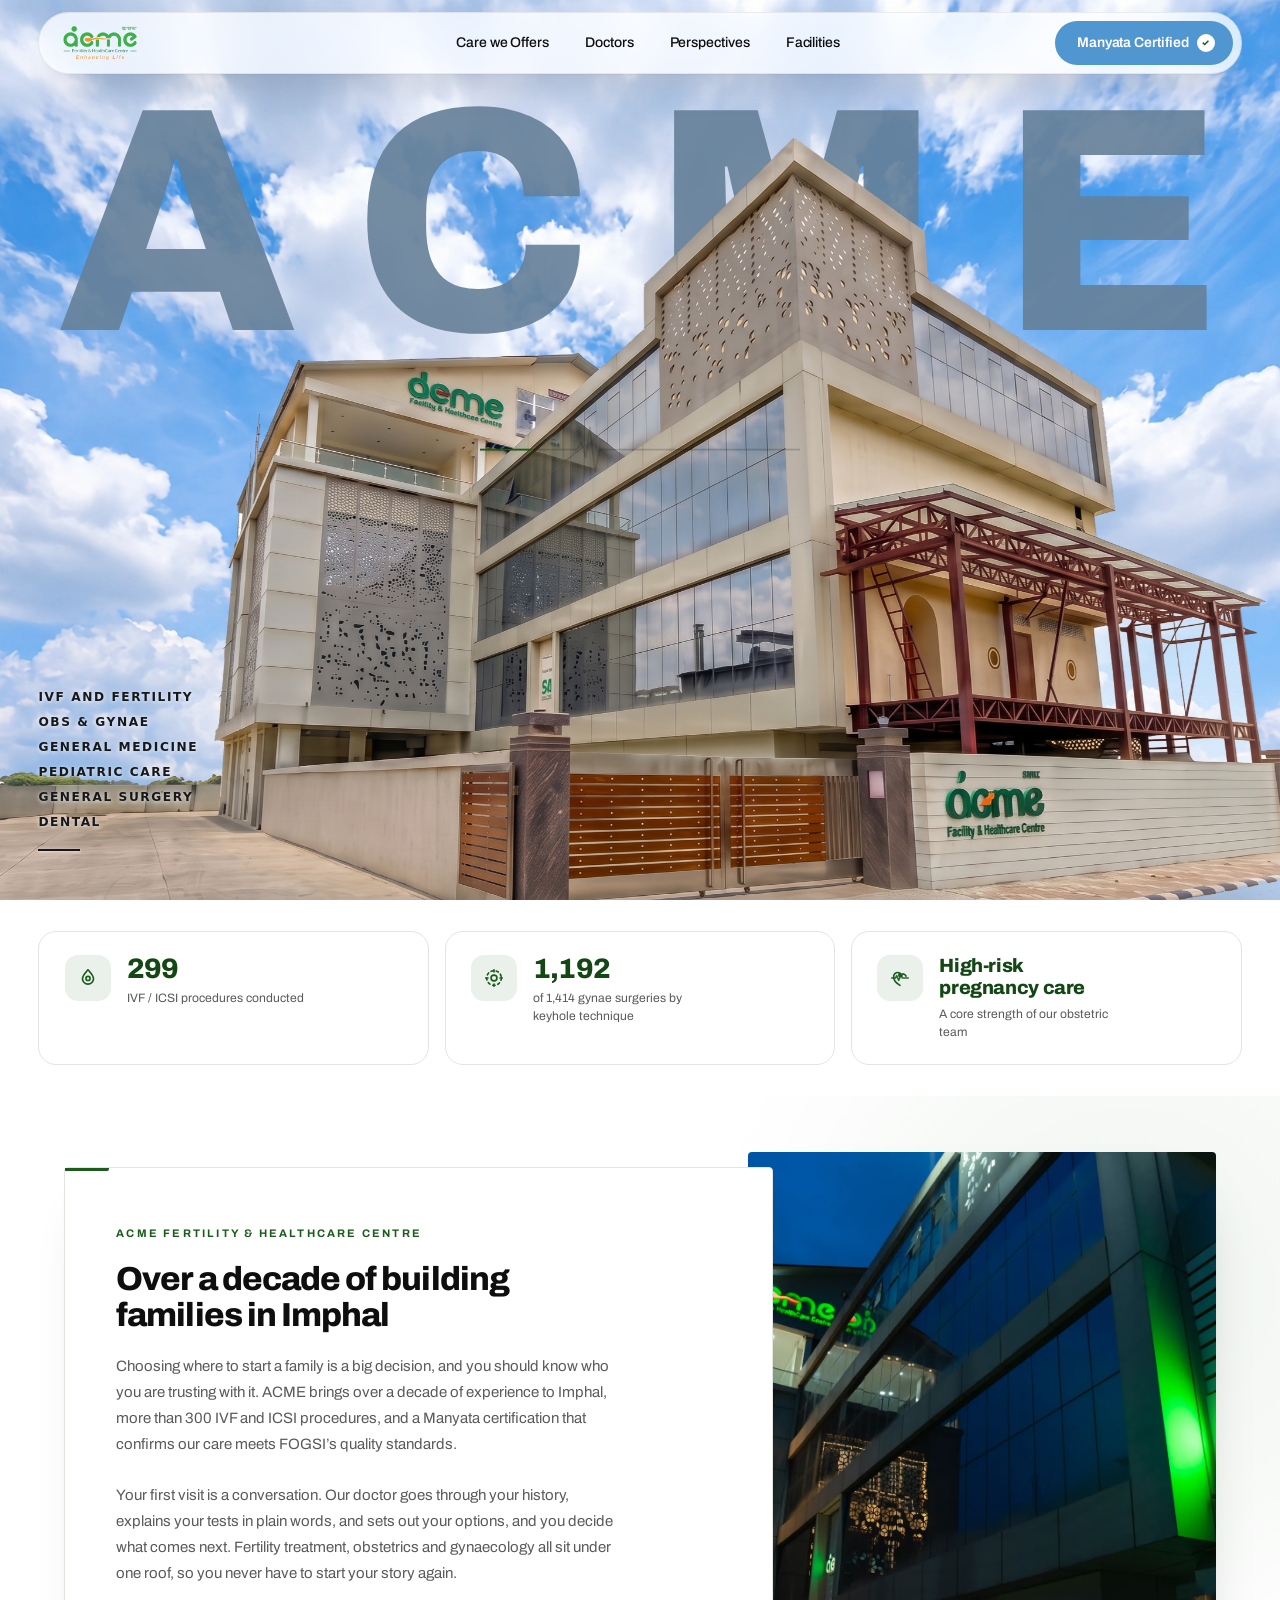
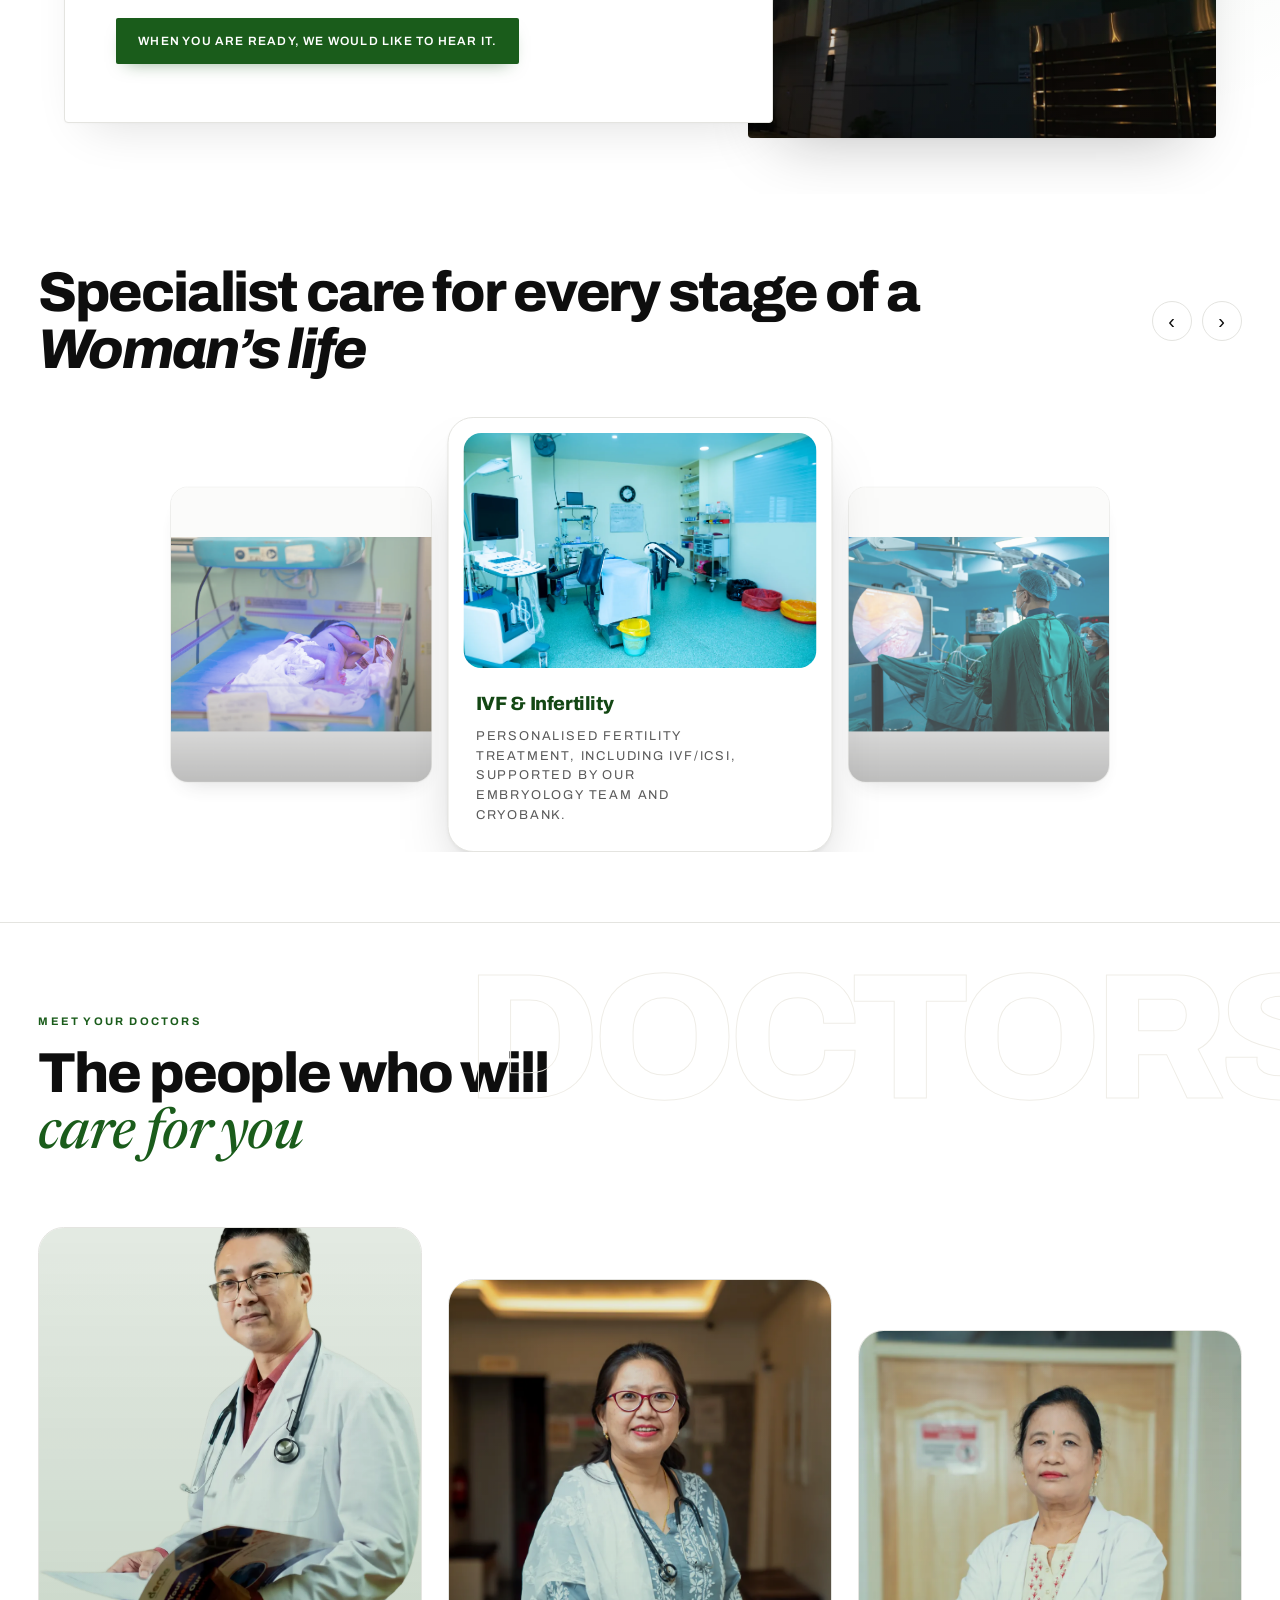
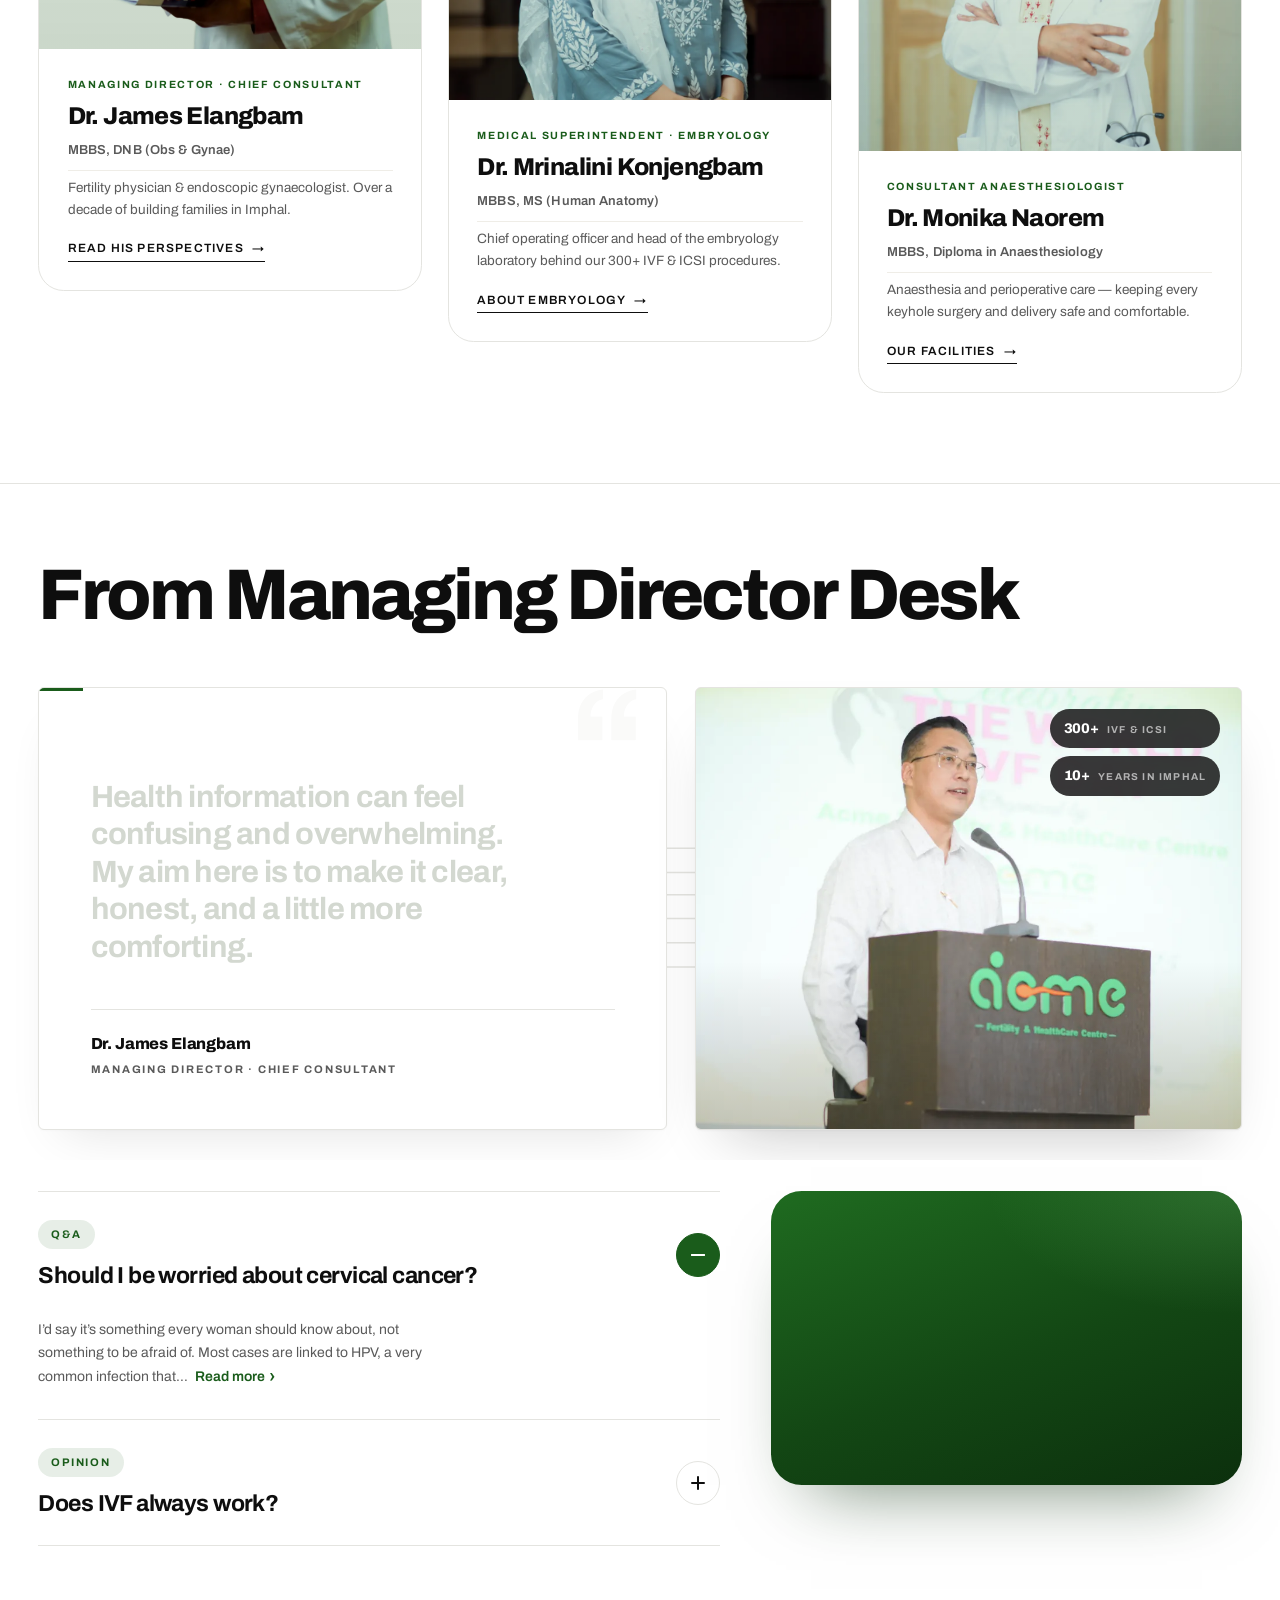
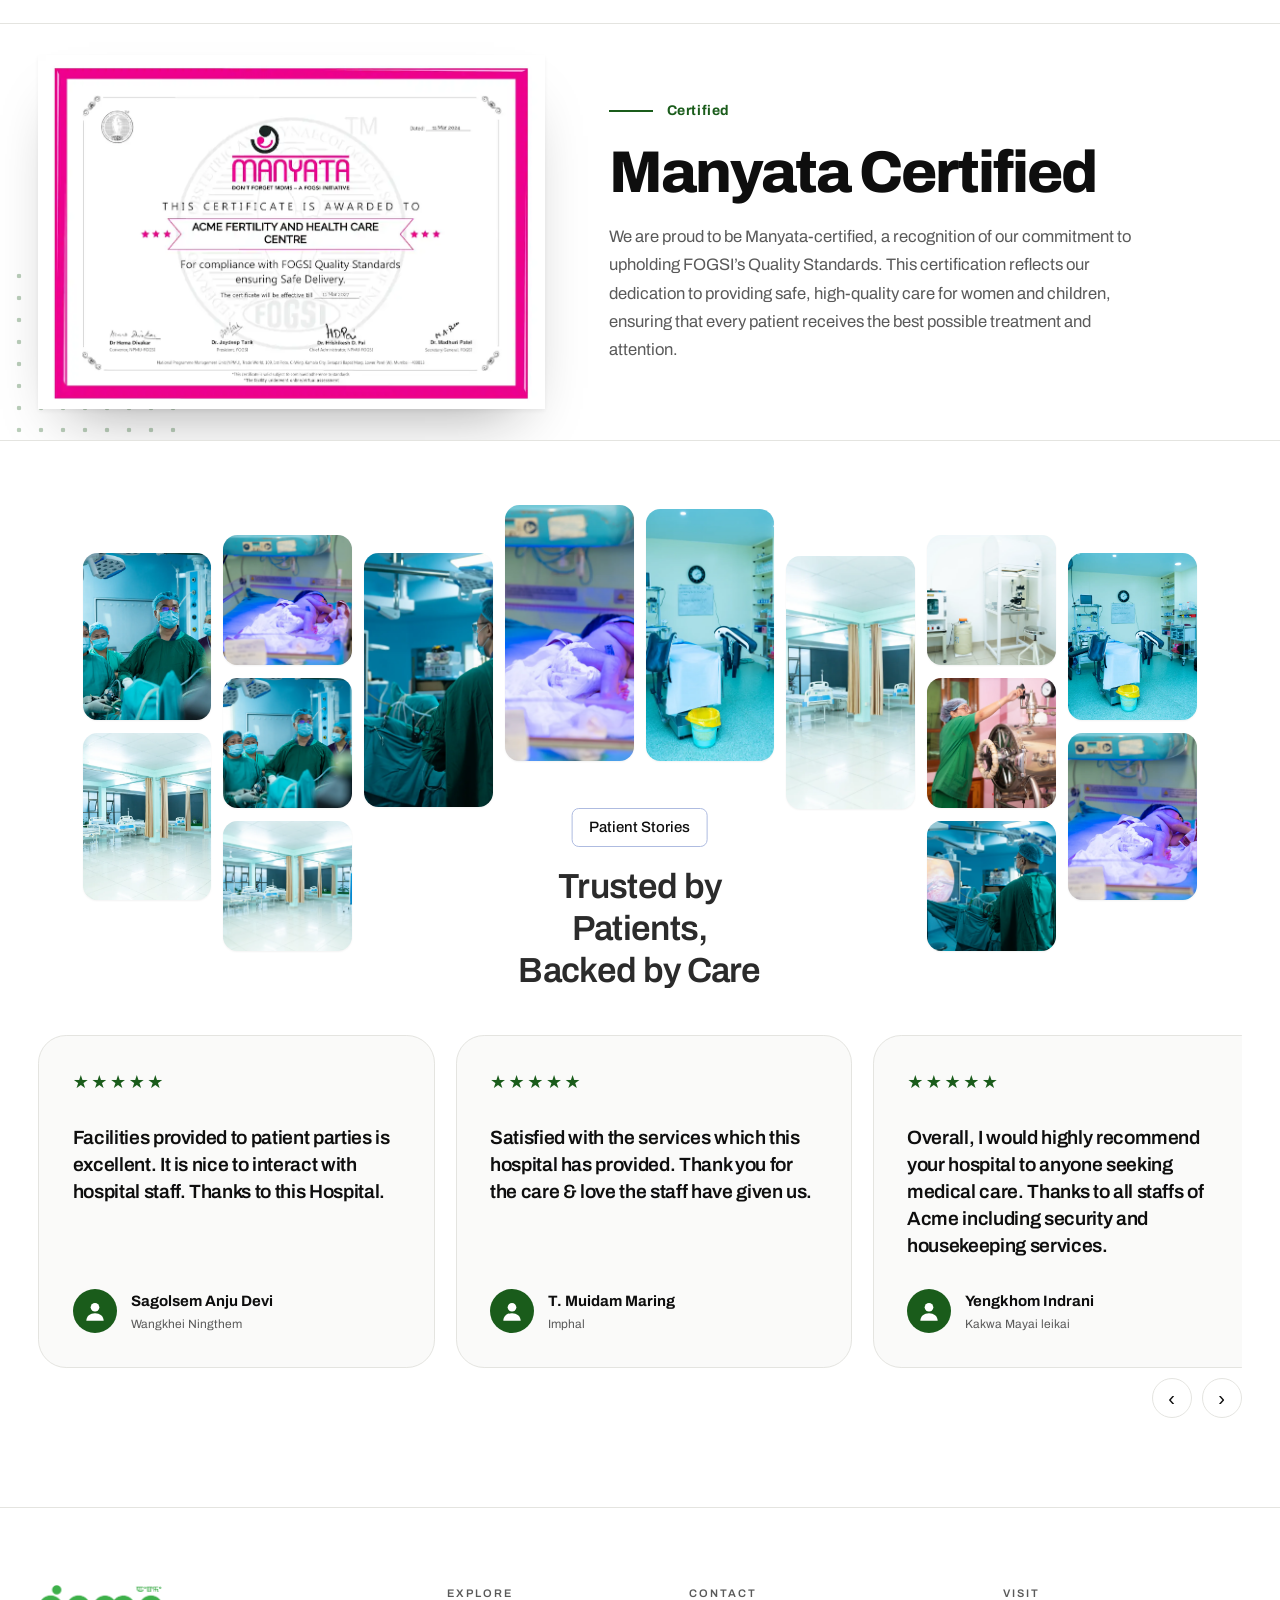
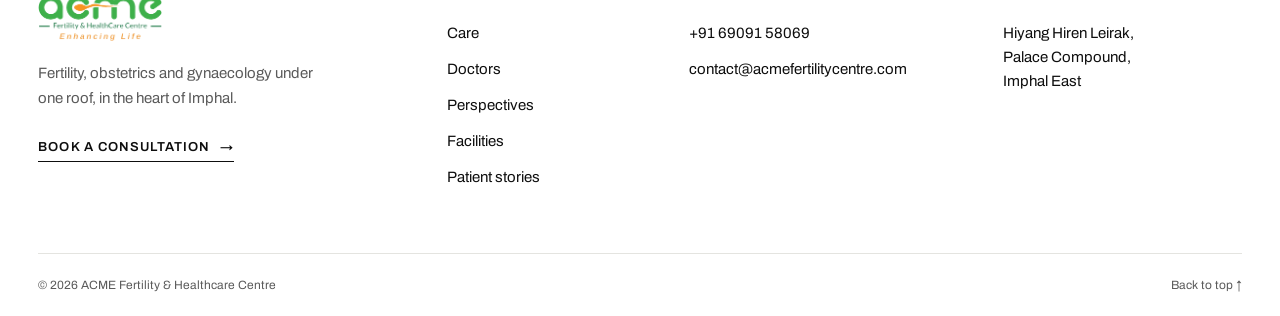
==== commit 51f77e89: "update perspective section quote in index.html" ====
--- a/index.html
+++ b/index.html
@@ -395,8 +395,8 @@
           <div class="persp__grid">
             <article class="persp__q reveal">
               <blockquote class="persp__quote" data-scrub>
-                The consultation ends when you leave my room. The conversation
-                doesn&rsquo;t have to. This section is where we keep it going.
+                Health information can feel confusing and overwhelming. My aim
+                here is to make it clear, honest, and a little more comforting.
               </blockquote>
               <div class="persp__foot">
                 <p class="persp__sig">
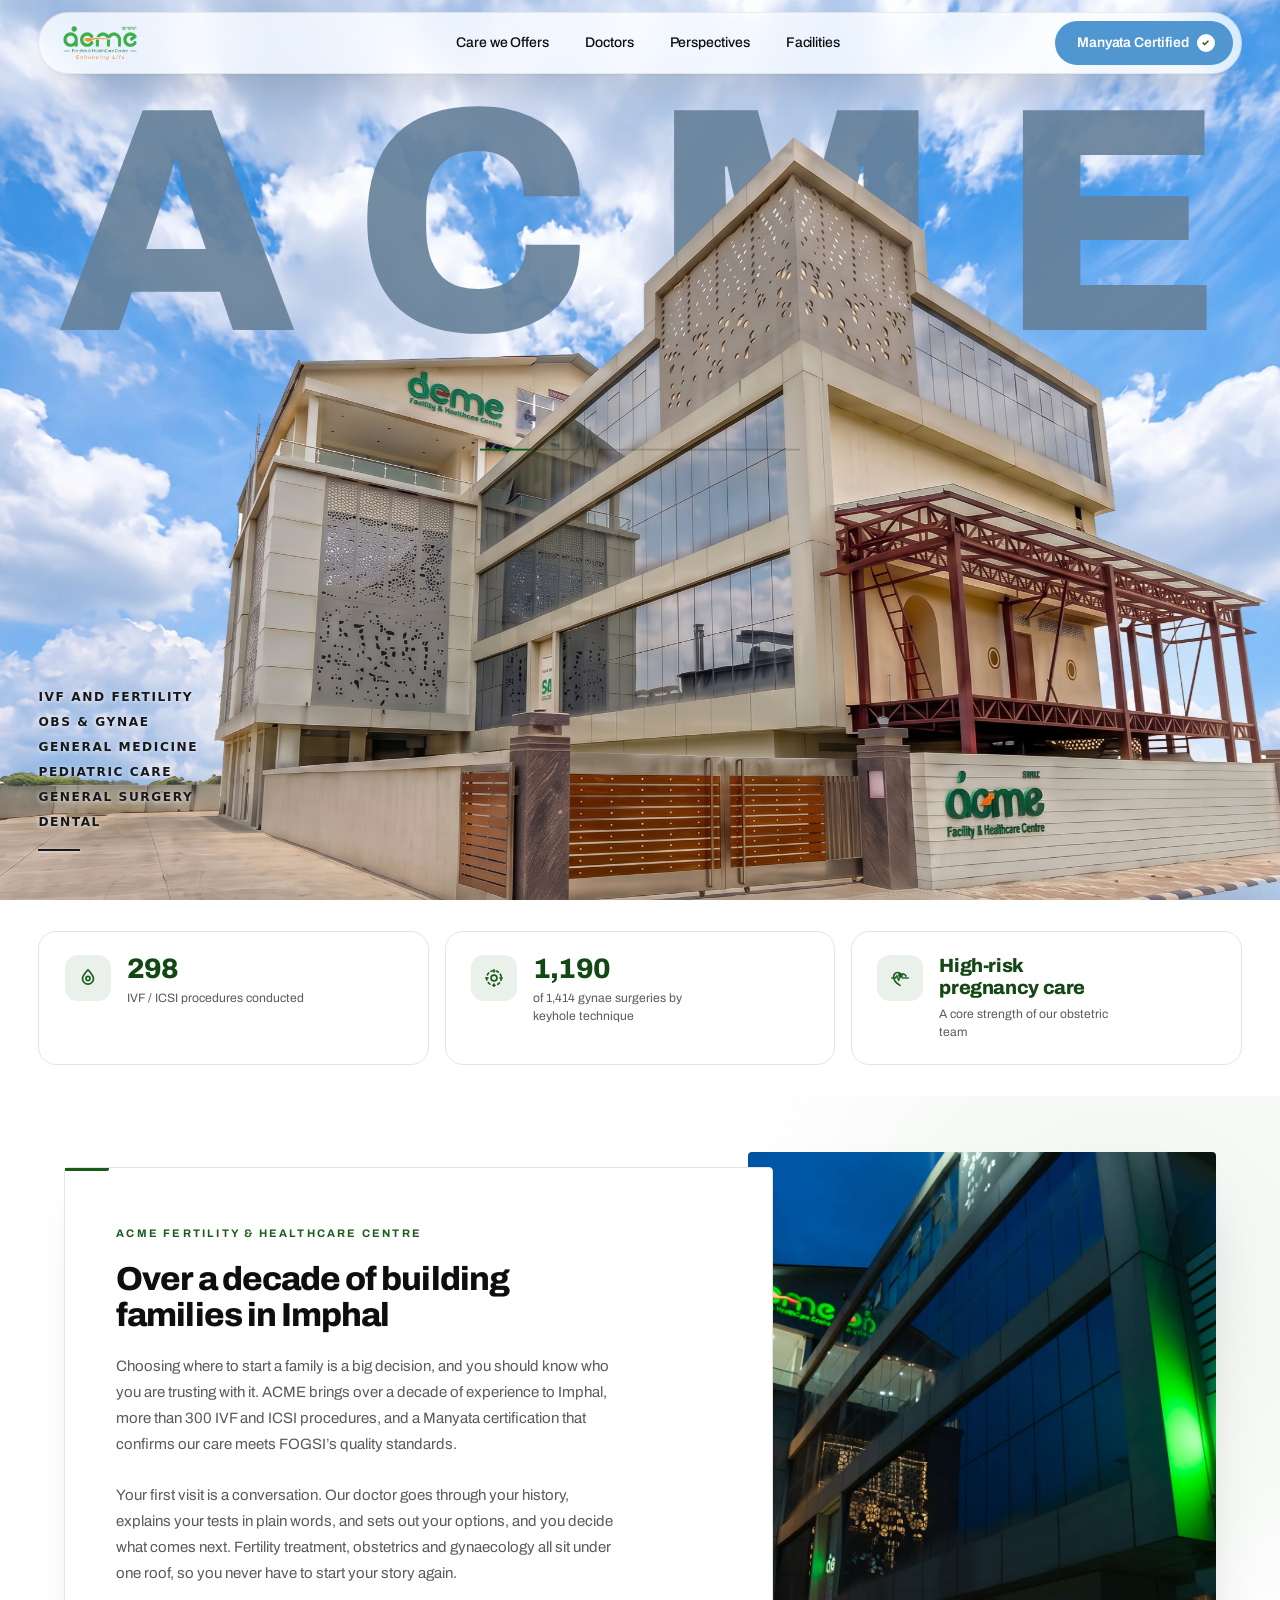
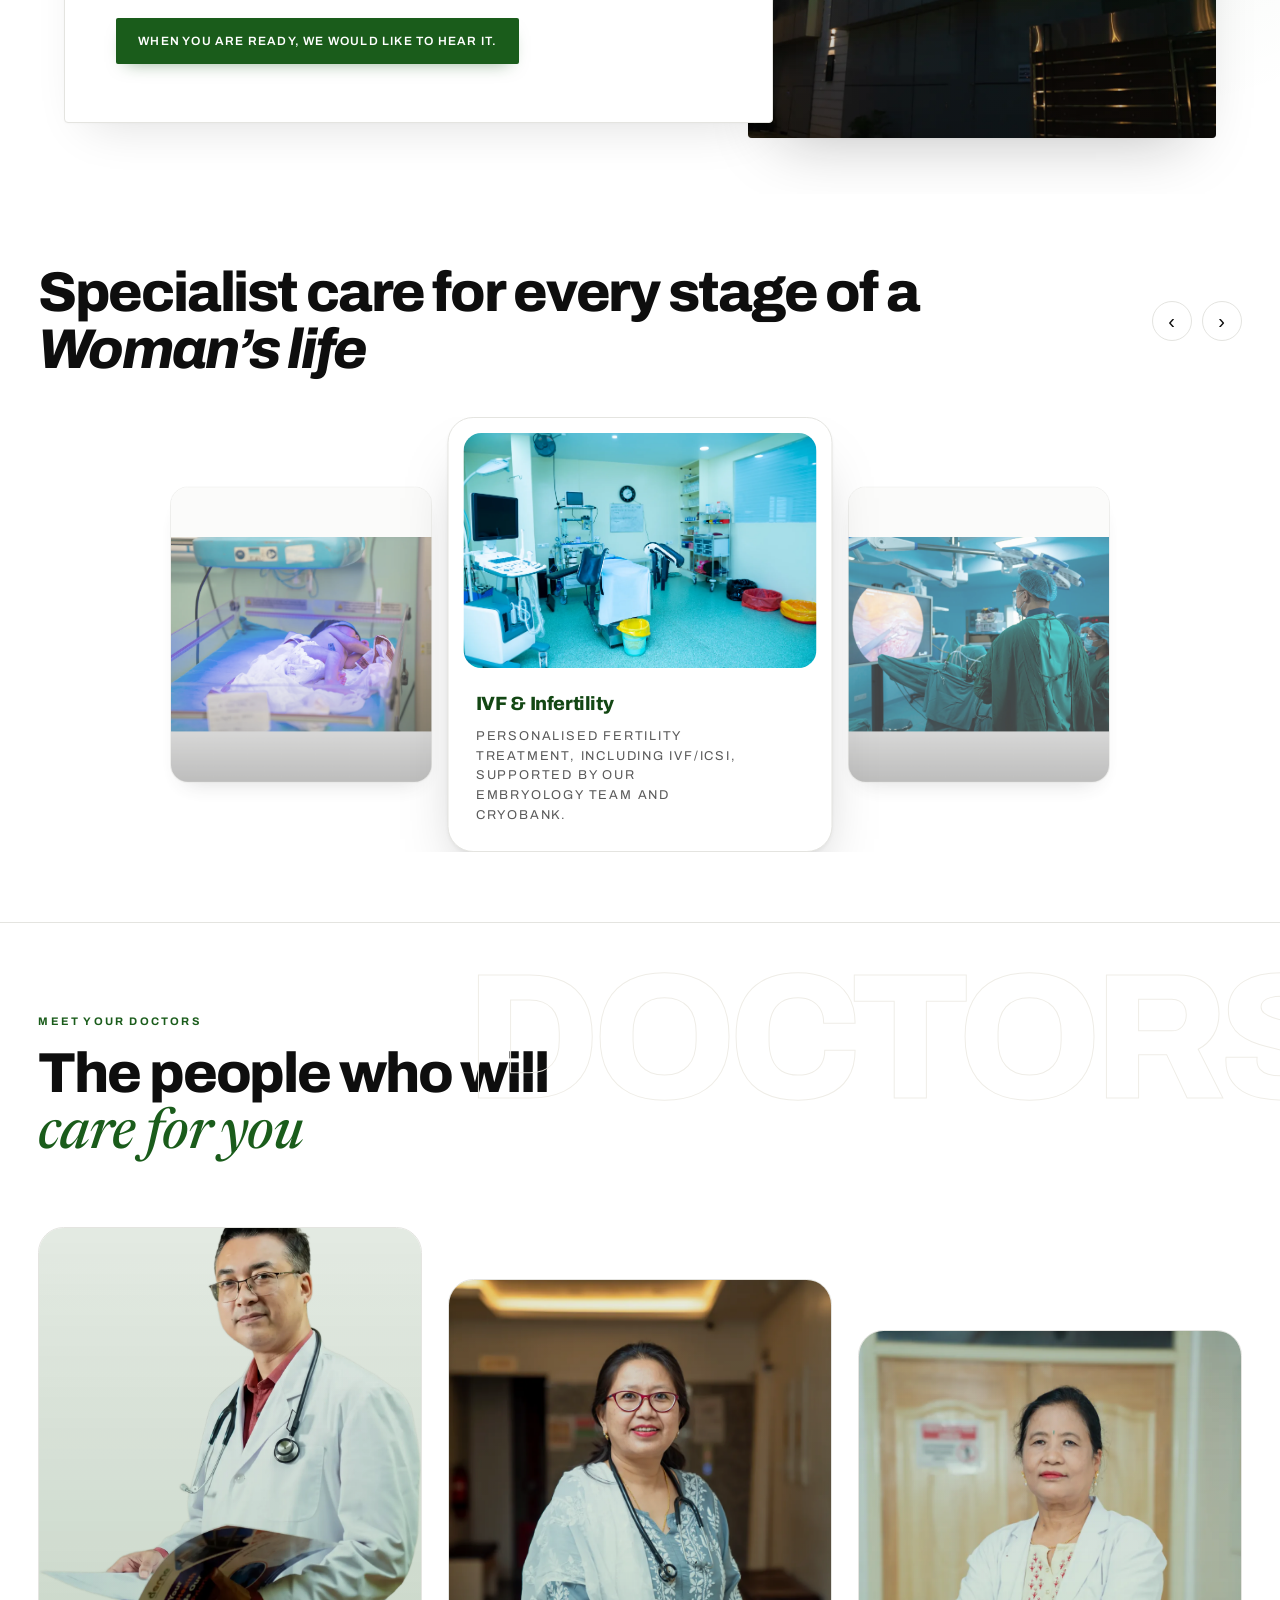
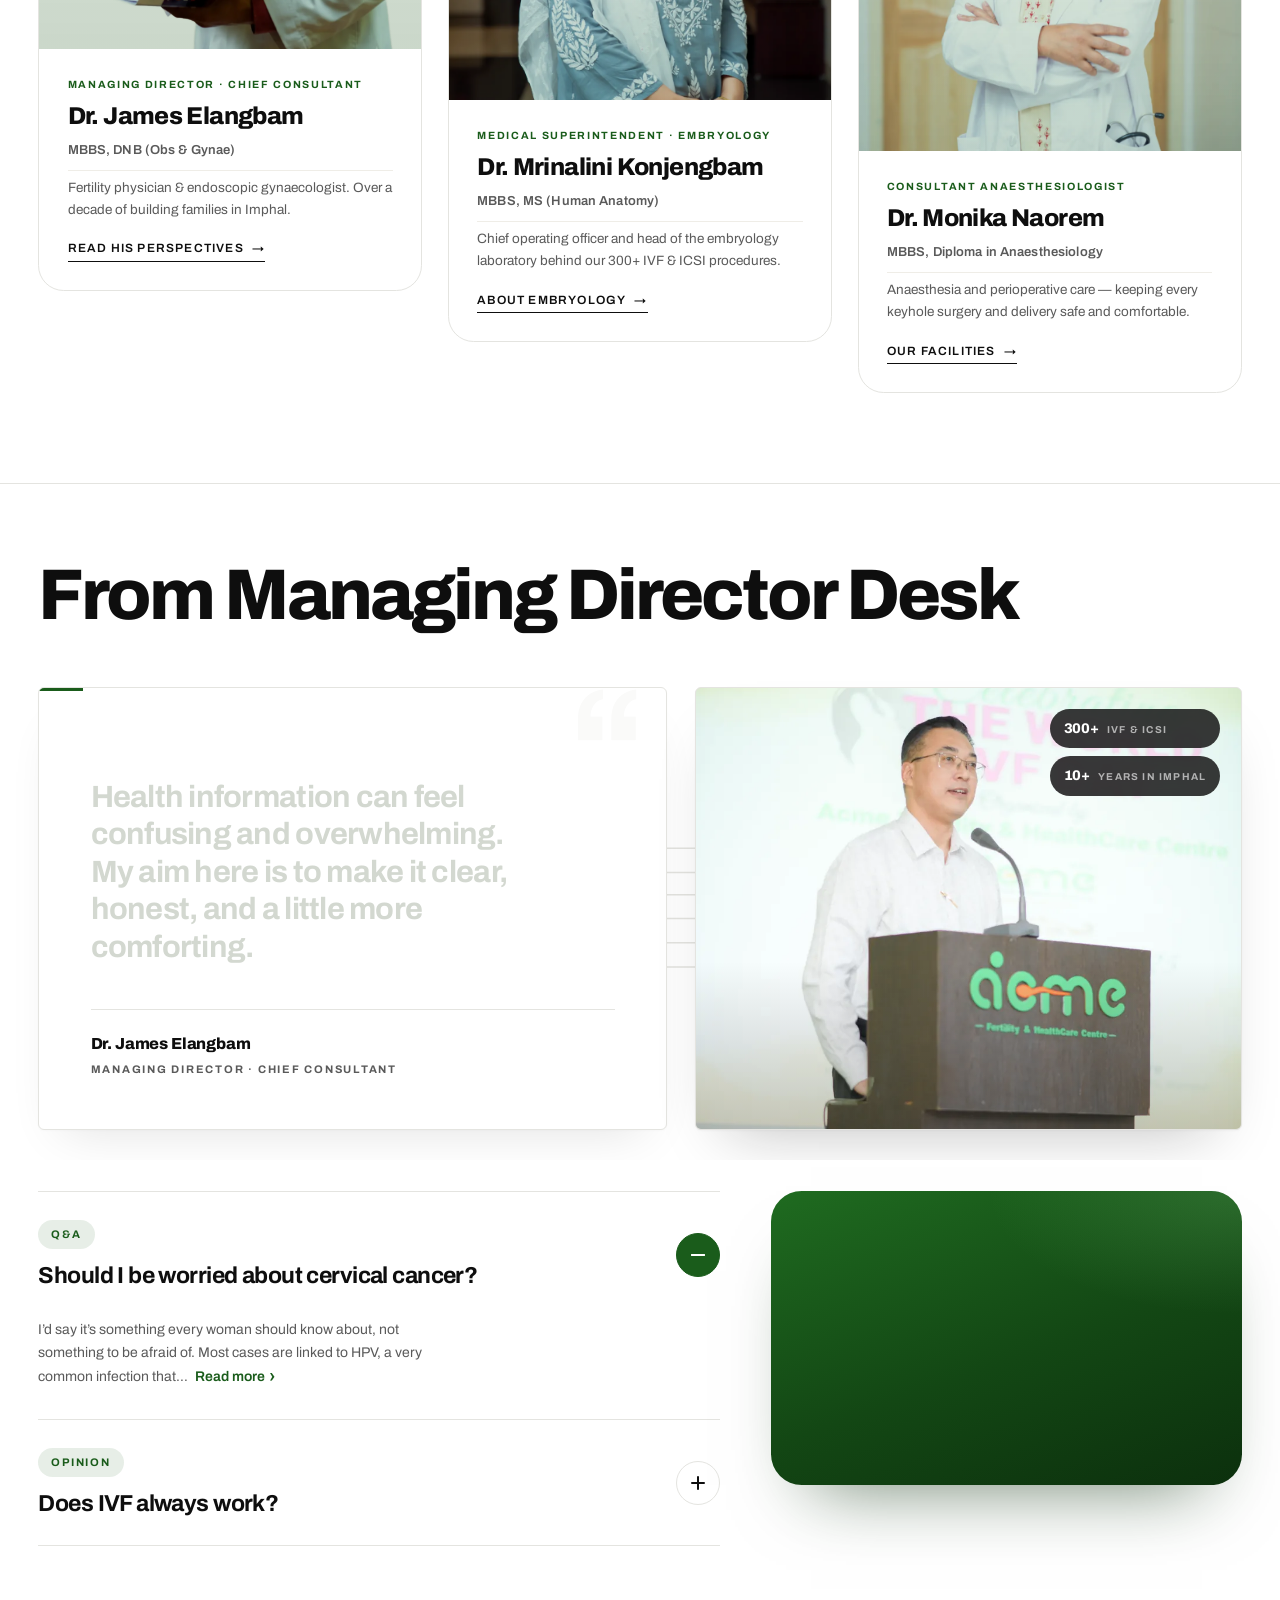
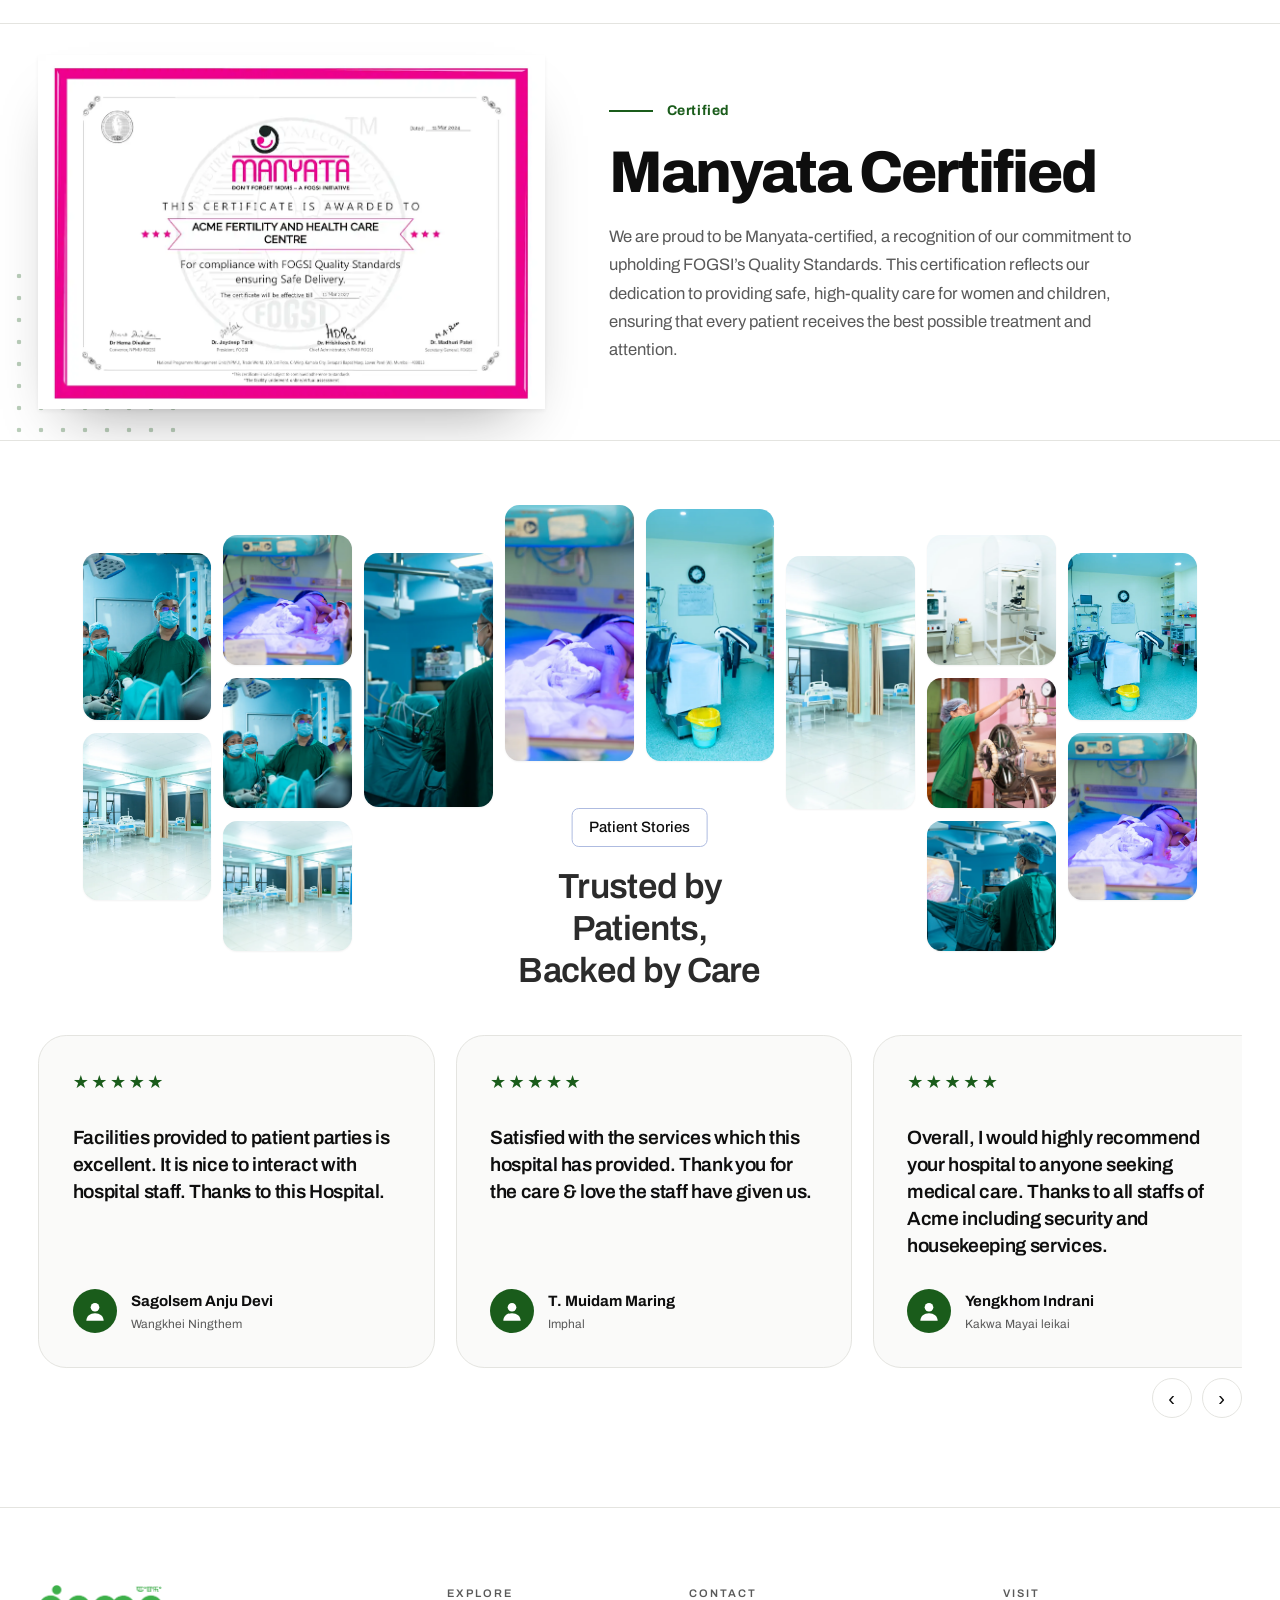
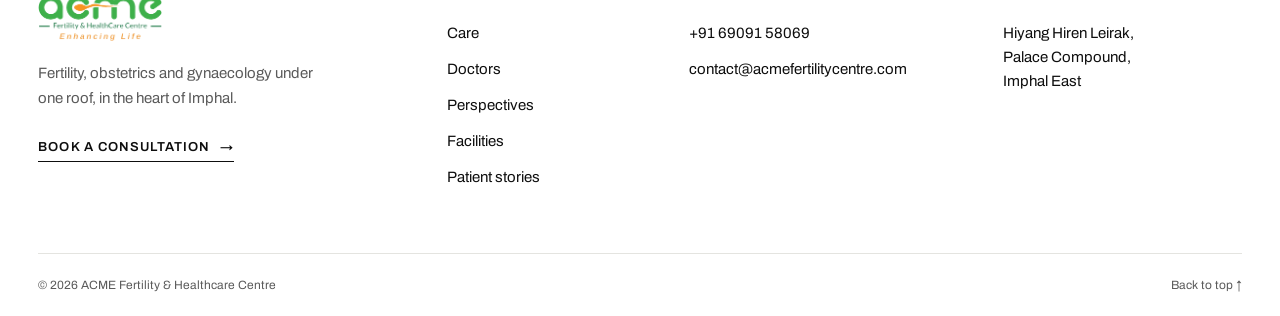
==== commit fc570f55: "fix: update navigation CTA href target from care to certified" ====
--- a/index.html
+++ b/index.html
@@ -66,7 +66,7 @@
           </nav>
 
           <div class="nav__r">
-            <a class="nav__cta" href="#care">
+            <a class="nav__cta" href="#certified">
               Manyata Certified
               <svg
                 class="nav__tick"
